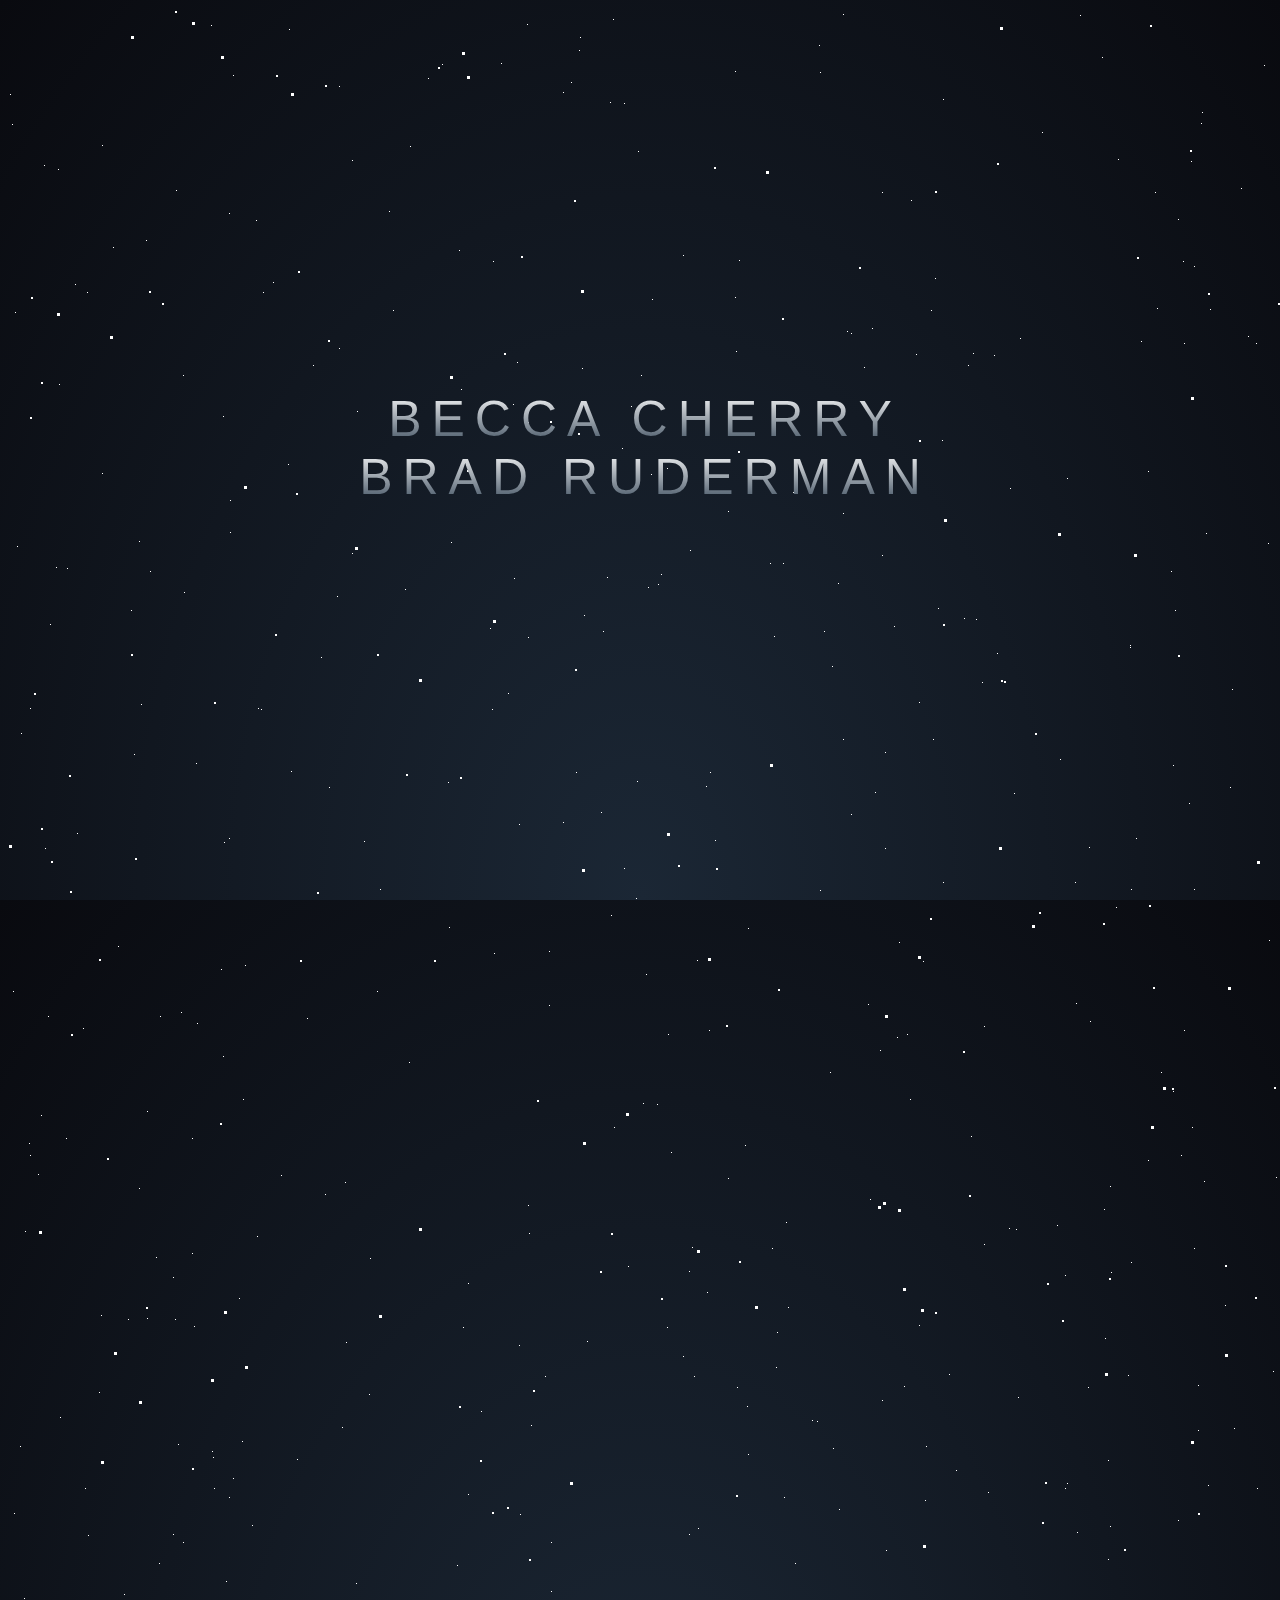
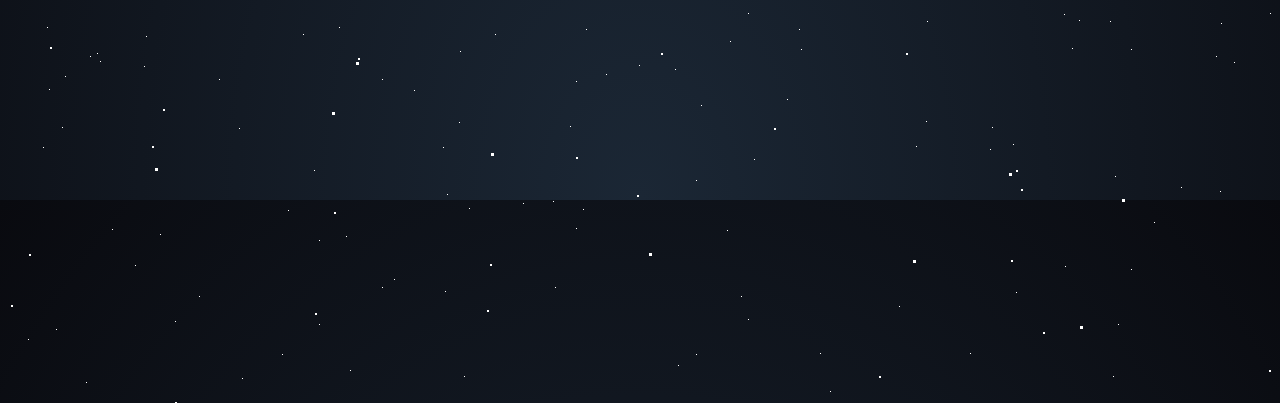
==== index.html @ bbd1cf6f "galaxy test" ====
<!DOCTYPE html>
<html lang="en">

<head>
    <meta charset="utf-8">
    <meta http-equiv="X-UA-Compatible" content="IE=edge">
    <meta name="viewport" content="width=device-width, initial-scale=1">
    <meta name="description" content="">
    <meta name="author" content="">

    <title>Brad & Becca</title>

    <link href="https://fonts.googleapis.com/css?family=Pacifico&display=swap" rel="stylesheet">
    <link rel="stylesheet" type="text/css" href="assets/css/bundle.css">

    <!-- Global site tag (gtag.js) - Google Analytics -->
    <script async src="https://www.googletagmanager.com/gtag/js?id=UA-38885017-4"></script>
    <script>
        window.dataLayer = window.dataLayer || [];

        function gtag() {
            dataLayer.push(arguments);
        }
        gtag('js', new Date());

        gtag('config', 'UA-38885017-4');
    </script>
</head>

<body>
    <div id='stars'></div>
    <div id='stars2'></div>
    <div id='stars3'></div>
    <div id='title'>
      <span>
        BECCA CHERRY
      </span>
      <br>
      <span>
        BRAD RUDERMAN
      </span>
    </div>
</body>

</html>
---- assets/css/bundle.css ----
html {
  height: 100%;
  background: radial-gradient(ellipse at bottom, #1b2735 0%, #090a0f 100%);
  overflow: hidden;
}

#stars {
  width: 1px;
  height: 1px;
  background: transparent;
  box-shadow: 1285px 875px #FFF , 919px 1613px #FFF , 1557px 535px #FFF , 878px 1542px #FFF , 1887px 1997px #FFF , 1373px 252px #FFF , 688px 1772px #FFF , 255px 284px #FFF , 739px 1398px #FFF , 1502px 592px #FFF , 541px 997px #FFF , 295px 1626px #FFF , 1196px 1173px #FFF , 386px 1871px #FFF , 1186px 881px #FFF , 1548px 674px #FFF , 505px 396px #FFF , 22px 700px #FFF , 1373px 1899px #FFF , 1606px 1312px #FFF , 1547px 1075px #FFF , 1080px 1379px #FFF , 968px 611px #FFF , 1807px 1356px #FFF , 1843px 1076px #FFF , 1069px 1524px #FFF , 1963px 701px #FFF , 75px 1020px #FFF , 1600px 1496px #FFF , 225px 1470px #FFF , 110px 938px #FFF , 231px 1720px #FFF , 222px 492px #FFF , 660px 1026px #FFF , 1310px 1848px #FFF , 1838px 776px #FFF , 843px 806px #FFF , 1933px 812px #FFF , 1427px 518px #FFF , 175px 367px #FFF , 1521px 807px #FFF , 649px 1096px #FFF , 1268px 1169px #FFF , 1542px 1343px #FFF , 541px 943px #FFF , 902px 1091px #FFF , 1987px 284px #FFF , 1813px 978px #FFF , 1986px 1603px #FFF , 1470px 1670px #FFF , 1587px 1824px #FFF , 1616px 277px #FFF , 650px 576px #FFF , 620px 1258px #FFF , 397px 581px #FFF , 139px 1310px #FFF , 1967px 1952px #FFF , 1502px 156px #FFF , 1702px 1097px #FFF , 1469px 835px #FFF , 94px 465px #FFF , 962px 1945px #FFF , 1678px 277px #FFF , 659px 460px #FFF , 746px 1751px #FFF , 1994px 12px #FFF , 506px 570px #FFF , 1599px 495px #FFF , 131px 533px #FFF , 1057px 1858px #FFF , 369px 983px #FFF , 362px 1250px #FFF , 1600px 145px #FFF , 273px 1167px #FFF , 1431px 318px #FFF , 635px 1095px #FFF , 633px 367px #FFF , 899px 1026px #FFF , 812px 64px #FFF , 1847px 420px #FFF , 2px 86px #FFF , 1561px 1663px #FFF , 461px 1800px #FFF , 1934px 1613px #FFF , 344px 152px #FFF , 1329px 1669px #FFF , 30px 1166px #FFF , 935px 91px #FFF , 1176px 1022px #FFF , 830px 575px #FFF , 1595px 1267px #FFF , 974px 674px #FFF , 1545px 961px #FFF , 493px 55px #FFF , 1451px 1414px #FFF , 1552px 74px #FFF , 1830px 745px #FFF , 762px 555px #FFF , 1682px 1252px #FFF , 1478px 1615px #FFF , 1394px 635px #FFF , 1279px 230px #FFF , 984px 1719px #FFF , 57px 1668px #FFF , 1526px 1440px #FFF , 1262px 1605px #FFF , 1494px 1052px #FFF , 1458px 84px #FFF , 563px 74px #FFF , 235px 1091px #FFF , 1324px 1555px #FFF , 435px 1739px #FFF , 1056px 1606px #FFF , 688px 1946px #FFF , 824px 658px #FFF , 385px 302px #FFF , 1440px 774px #FFF , 1165px 757px #FFF , 167px 1311px #FFF , 170px 1436px #FFF , 105px 239px #FFF , 915px 953px #FFF , 1194px 104px #FFF , 1186px 258px #FFF , 54px 1719px #FFF , 574px 360px #FFF , 722px 1633px #FFF , 1226px 1654px #FFF , 443px 534px #FFF , 51px 376px #FFF , 1902px 1057px #FFF , 148px 1249px #FFF , 667px 1661px #FFF , 764px 1240px #FFF , 1496px 1530px #FFF , 1656px 1456px #FFF , 1707px 1069px #FFF , 644px 291px #FFF , 5px 983px #FFF , 1190px 1422px #FFF , 965px 345px #FFF , 20px 1931px #FFF , 593px 804px #FFF , 1409px 1708px #FFF , 1395px 331px #FFF , 1362px 1441px #FFF , 572px 29px #FFF , 67px 276px #FFF , 1707px 921px #FFF , 1670px 1733px #FFF , 361px 1386px #FFF , 547px 1879px #FFF , 40px 1008px #FFF , 1925px 1139px #FFF , 1302px 29px #FFF , 860px 996px #FFF , 1989px 1961px #FFF , 1712px 1000px #FFF , 740px 1446px #FFF , 1823px 556px #FFF , 1562px 1792px #FFF , 1153px 1064px #FFF , 1876px 1859px #FFF , 934px 432px #FFF , 1625px 831px #FFF , 521px 1225px #FFF , 1100px 1551px #FFF , 1800px 325px #FFF , 1449px 1130px #FFF , 1786px 406px #FFF , 1006px 785px #FFF , 1222px 779px #FFF , 1553px 176px #FFF , 1640px 1757px #FFF , 812px 1945px #FFF , 903px 192px #FFF , 699px 395px #FFF , 555px 84px #FFF , 1706px 1441px #FFF , 16px 1590px #FFF , 1366px 1868px #FFF , 168px 182px #FFF , 629px 773px #FFF , 1464px 1124px #FFF , 138px 1628px #FFF , 1371px 1877px #FFF , 142px 563px #FFF , 1689px 455px #FFF , 520px 1197px #FFF , 116px 1586px #FFF , 571px 42px #FFF , 215px 1048px #FFF , 1386px 1864px #FFF , 1971px 1662px #FFF , 221px 205px #FFF , 1208px 1648px #FFF , 1407px 180px #FFF , 1414px 841px #FFF , 1512px 1896px #FFF , 1936px 705px #FFF , 1525px 119px #FFF , 37px 840px #FFF , 509px 354px #FFF , 1522px 645px #FFF , 1190px 1377px #FFF , 780px 1299px #FFF , 737px 1137px #FFF , 205px 1449px #FFF , 872px 1042px #FFF , 640px 579px #FFF , 206px 1480px #FFF , 48px 559px #FFF , 1105px 1968px #FFF , 372px 881px #FFF , 728px 343px #FFF , 1547px 820px #FFF , 123px 602px #FFF , 1541px 1420px #FFF , 1110px 1916px #FFF , 280px 456px #FFF , 663px 1144px #FFF , 699px 1284px #FFF , 1108px 899px #FFF , 1901px 698px #FFF , 321px 779px #FFF , 923px 302px #FFF , 1198px 525px #FFF , 1807px 760px #FFF , 136px 1658px #FFF , 1681px 203px #FFF , 1057px 1480px #FFF , 225px 67px #FFF , 1495px 574px #FFF , 1097px 1330px #FFF , 1067px 874px #FFF , 231px 1290px #FFF , 453px 381px #FFF , 614px 440px #FFF , 281px 21px #FFF , 515px 1795px #FFF , 36px 157px #FFF , 500px 685px #FFF , 686px 1368px #FFF , 484px 701px #FFF , 976px 1018px #FFF , 684px 1239px #FFF , 689px 952px #FFF , 133px 696px #FFF , 576px 607px #FFF , 864px 320px #FFF , 727px 63px #FFF , 175px 1534px #FFF , 482px 620px #FFF , 59px 560px #FFF , 989px 645px #FFF , 1318px 988px #FFF , 460px 1275px #FFF , 1885px 1059px #FFF , 1248px 335px #FFF , 1785px 1704px #FFF , 690px 1520px #FFF , 778px 1214px #FFF , 1947px 1658px #FFF , 1140px 1152px #FFF , 1491px 1915px #FFF , 1724px 753px #FFF , 1702px 694px #FFF , 779px 1691px #FFF , 1725px 148px #FFF , 338px 1334px #FFF , 1675px 414px #FFF , 1619px 1922px #FFF , 1463px 326px #FFF , 1924px 1909px #FFF , 1276px 473px #FFF , 1102px 1518px #FFF , 1438px 138px #FFF , 856px 359px #FFF , 835px 505px #FFF , 670px 1957px #FFF , 1378px 182px #FFF , 1442px 312px #FFF , 1272px 1906px #FFF , 329px 588px #FFF , 248px 212px #FFF , 1590px 1838px #FFF , 439px 1786px #FFF , 1960px 457px #FFF , 1426px 623px #FFF , 1256px 57px #FFF , 835px 731px #FFF , 1806px 1921px #FFF , 1776px 1961px #FFF , 740px 1911px #FFF , 1100px 1452px #FFF , 1510px 649px #FFF , 89px 1645px #FFF , 616px 860px #FFF , 606px 1119px #FFF , 203px 17px #FFF , 152px 1826px #FFF , 9px 538px #FFF , 1567px 702px #FFF , 1103px 1264px #FFF , 1604px 682px #FFF , 874px 1392px #FFF , 1953px 802px #FFF , 486px 945px #FFF , 1537px 1322px #FFF , 6px 1505px #FFF , 825px 1440px #FFF , 1593px 1458px #FFF , 653px 566px #FFF , 1328px 1718px #FFF , 963px 1128px #FFF , 555px 814px #FFF , 1696px 1806px #FFF , 437px 1883px #FFF , 1593px 646px #FFF , 862px 1191px #FFF , 1981px 773px #FFF , 1527px 1571px #FFF , 152px 1008px #FFF , 1285px 1221px #FFF , 1852px 858px #FFF , 1527px 1821px #FFF , 1260px 535px #FFF , 80px 1527px #FFF , 120px 1311px #FFF , 1549px 1830px #FFF , 1249px 1480px #FFF , 218px 1573px #FFF , 1186px 1240px #FFF , 39px 1619px #FFF , 520px 414px #FFF , 1094px 49px #FFF , 1133px 333px #FFF , 189px 1015px #FFF , 1986px 19px #FFF , 643px 466px #FFF , 311px 1832px #FFF , 1376px 683px #FFF , 401px 1054px #FFF , 1240px 328px #FFF , 1049px 1217px #FFF , 79px 284px #FFF , 1008px 1221px #FFF , 451px 1714px #FFF , 1418px 1085px #FFF , 720px 503px #FFF , 1170px 1512px #FFF , 886px 618px #FFF , 1224px 681px #FFF , 337px 1174px #FFF , 1369px 39px #FFF , 1514px 128px #FFF , 1605px 910px #FFF , 69px 825px #FFF , 891px 1898px #FFF , 1170px 211px #FFF , 221px 830px #FFF , 877px 744px #FFF , 1787px 1388px #FFF , 1882px 1724px #FFF , 809px 1413px #FFF , 927px 270px #FFF , 537px 1368px #FFF , 1960px 108px #FFF , 1466px 321px #FFF , 211px 1671px #FFF , 1120px 1367px #FFF , 1176px 335px #FFF , 374px 1671px #FFF , 917px 1492px #FFF , 1408px 963px #FFF , 1476px 186px #FFF , 874px 547px #FFF , 1146px 1814px #FFF , 1625px 905px #FFF , 1396px 738px #FFF , 1213px 1615px #FFF , 94px 137px #FFF , 126px 746px #FFF , 867px 784px #FFF , 602px 94px #FFF , 1123px 1641px #FFF , 434px 56px #FFF , 908px 346px #FFF , 729px 1379px #FFF , 338px 1828px #FFF , 1082px 1013px #FFF , 1183px 153px #FFF , 733px 1888px #FFF , 1356px 279px #FFF , 127px 1857px #FFF , 1781px 284px #FFF , 1102px 1613px #FFF , 1779px 794px #FFF , 980px 1484px #FFF , 455px 1319px #FFF , 698px 468px #FFF , 234px 1433px #FFF , 1663px 1174px #FFF , 234px 1970px #FFF , 1866px 335px #FFF , 92px 1653px #FFF , 911px 694px #FFF , 138px 232px #FFF , 793px 1641px #FFF , 1475px 1983px #FFF , 935px 874px #FFF , 804px 1412px #FFF , 331px 340px #FFF , 1458px 466px #FFF , 1421px 1107px #FFF , 835px 6px #FFF , 956px 610px #FFF , 1582px 1943px #FFF , 1217px 1297px #FFF , 628px 890px #FFF , 167px 1913px #FFF , 1876px 1219px #FFF , 41px 1681px #FFF , 1816px 989px #FFF , 1123px 1254px #FFF , 1233px 180px #FFF , 918px 1438px #FFF , 1443px 424px #FFF , 1478px 1169px #FFF , 1964px 1834px #FFF , 1579px 1329px #FFF , 1212px 1783px #FFF , 17px 1223px #FFF , 1668px 302px #FFF , 249px 1228px #FFF , 13px 725px #FFF , 402px 138px #FFF , 599px 569px #FFF , 1668px 1089px #FFF , 1580px 469px #FFF , 420px 70px #FFF , 740px 1605px #FFF , 659px 1319px #FFF , 48px 1921px #FFF , 244px 1517px #FFF , 811px 37px #FFF , 1360px 1218px #FFF , 1860px 1025px #FFF , 701px 1022px #FFF , 188px 755px #FFF , 1719px 524px #FFF , 104px 1821px #FFF , 1294px 1912px #FFF , 1472px 753px #FFF , 1518px 572px #FFF , 1396px 1829px #FFF , 151px 1555px #FFF , 1789px 338px #FFF , 707px 832px #FFF , 877px 840px #FFF , 982px 1741px #FFF , 1664px 1352px #FFF , 299px 1010px #FFF , 681px 1263px #FFF , 595px 623px #FFF , 456px 1968px #FFF , 473px 1403px #FFF , 1163px 563px #FFF , 630px 143px #FFF , 139px 1103px #FFF , 1149px 300px #FFF , 1122px 637px #FFF , 698px 778px #FFF , 91px 1384px #FFF , 1515px 1394px #FFF , 131px 1180px #FFF , 7px 304px #FFF , 1010px 1389px #FFF , 1753px 1599px #FFF , 693px 1697px #FFF , 441px 919px #FFF , 598px 1666px #FFF , 1173px 1779px #FFF , 1706px 956px #FFF , 460px 1486px #FFF , 222px 524px #FFF , 317px 1186px #FFF , 568px 1673px #FFF , 1081px 839px #FFF , 204px 1443px #FFF , 1147px 184px #FFF , 1312px 1762px #FFF , 1181px 795px #FFF , 543px 1583px #FFF , 1202px 301px #FFF , 1811px 1600px #FFF , 623px 398px #FFF , 1059px 470px #FFF , 1930px 245px #FFF , 250px 700px #FFF , 1068px 995px #FFF , 253px 701px #FFF , 720px 1170px #FFF , 1969px 768px #FFF , 1072px 7px #FFF , 165px 1269px #FFF , 675px 247px #FFF , 1699px 639px #FFF , 449px 1557px #FFF , 1107px 1768px #FFF , 791px 1621px #FFF , 562px 1718px #FFF , 1008px 1884px #FFF , 1096px 1201px #FFF , 889px 1029px #FFF , 213px 961px #FFF , 616px 95px #FFF , 1140px 463px #FFF , 568px 1820px #FFF , 21px 1135px #FFF , 960px 357px #FFF , 719px 1822px #FFF , 93px 1307px #FFF , 237px 957px #FFF , 348px 1575px #FFF , 1123px 881px #FFF , 930px 600px #FFF , 822px 1064px #FFF , 1421px 410px #FFF , 1824px 1844px #FFF , 342px 1962px #FFF , 283px 763px #FFF , 1818px 496px #FFF , 976px 1236px #FFF , 575px 1801px #FFF , 1997px 307px #FFF , 511px 1337px #FFF , 731px 252px #FFF , 1184px 1119px #FFF , 1059px 1475px #FFF , 165px 1526px #FFF , 1226px 1420px #FFF , 82px 1648px #FFF , 1592px 1017px #FFF , 50px 161px #FFF , 406px 1682px #FFF , 740px 920px #FFF , 1623px 1191px #FFF , 1957px 557px #FFF , 1570px 1478px #FFF , 631px 1657px #FFF , 451px 242px #FFF , 1002px 480px #FFF , 176px 584px #FFF , 1377px 1163px #FFF , 1733px 1837px #FFF , 1874px 19px #FFF , 1874px 158px #FFF , 1265px 1363px #FFF , 1001px 1220px #FFF , 58px 1130px #FFF , 831px 1501px #FFF , 184px 1245px #FFF , 816px 623px #FFF , 1448px 1896px #FFF , 344px 545px #FFF , 1123px 1861px #FFF , 1825px 1561px #FFF , 1167px 602px #FFF , 1752px 844px #FFF , 1665px 390px #FFF , 874px 184px #FFF , 1753px 1591px #FFF , 374px 1879px #FFF , 986px 347px #FFF , 1684px 1291px #FFF , 1444px 1892px #FFF , 1057px 1267px #FFF , 681px 1526px #FFF , 675px 1348px #FFF , 1901px 721px #FFF , 941px 1366px #FFF , 1878px 34px #FFF , 52px 1409px #FFF , 216px 834px #FFF , 1173px 1147px #FFF , 215px 408px #FFF , 12px 1438px #FFF , 1952px 1882px #FFF , 1128px 830px #FFF , 908px 1738px #FFF , 356px 833px #FFF , 485px 253px #FFF , 35px 1739px #FFF , 911px 1317px #FFF , 305px 357px #FFF , 702px 764px #FFF , 1866px 1311px #FFF , 1122px 639px #FFF , 1357px 1181px #FFF , 1165px 1083px #FFF , 776px 1489px #FFF , 519px 16px #FFF , 1012px 330px #FFF , 766px 628px #FFF , 1679px 1139px #FFF , 1529px 1879px #FFF , 543px 1534px #FFF , 896px 1378px #FFF , 1377px 394px #FFF , 839px 323px #FFF , 452px 1643px #FFF , 1543px 475px #FFF , 1110px 151px #FFF , 1818px 1342px #FFF , 520px 629px #FFF , 1988px 1581px #FFF , 173px 1004px #FFF , 306px 1762px #FFF , 768px 1359px #FFF , 769px 1324px #FFF , 1034px 124px #FFF , 1712px 289px #FFF , 191px 1888px #FFF , 1052px 751px #FFF , 313px 649px #FFF , 775px 555px #FFF , 1563px 989px #FFF , 579px 1333px #FFF , 1193px 115px #FFF , 843px 325px #FFF , 1508px 398px #FFF , 1291px 107px #FFF , 1697px 1253px #FFF , 918px 1713px #FFF , 812px 882px #FFF , 33px 1107px #FFF , 603px 907px #FFF , 638px 966px #FFF , 1284px 1551px #FFF , 1005px 1736px #FFF , 221px 1489px #FFF , 1717px 90px #FFF , 891px 934px #FFF , 1389px 718px #FFF , 512px 1506px #FFF , 4px 116px #FFF , 22px 1147px #FFF , 1912px 1564px #FFF , 381px 203px #FFF , 184px 1130px #FFF , 1064px 1640px #FFF , 682px 542px #FFF , 568px 764px #FFF , 289px 1451px #FFF , 545px 1793px #FFF , 925px 731px #FFF , 787px 1555px #FFF , 948px 1462px #FFF , 1937px 1633px #FFF , 1484px 517px #FFF , 1200px 1477px #FFF , 274px 1946px #FFF , 1819px 794px #FFF , 1341px 385px #FFF , 42px 616px #FFF , 578px 1621px #FFF , 1102px 1178px #FFF , 1732px 768px #FFF , 78px 1974px #FFF , 1175px 253px #FFF , 1713px 522px #FFF , 440px 774px #FFF , 186px 1318px #FFF , 1816px 962px #FFF , 334px 1419px #FFF , 822px 1983px #FFF , 349px 403px #FFF , 77px 1480px #FFF , 311px 1916px #FFF , 1071px 1612px #FFF , 523px 1417px #FFF , 511px 816px #FFF , 1558px 587px #FFF , 331px 78px #FFF , 1673px 1957px #FFF , 265px 274px #FFF , 331px 1619px #FFF , 727px 289px #FFF , 1763px 1165px #FFF , 1261px 932px #FFF , 1668px 1027px #FFF , 1434px 1978px #FFF , 487px 1626px #FFF , 280px 1802px #FFF , 785px 484px #FFF , 1814px 543px #FFF , 1983px 1206px #FFF , 605px 11px #FFF , 1583px 761px #FFF;
  animation: animStar 50s linear infinite;
}
#stars:after {
  content: " ";
  position: absolute;
  top: 2000px;
  width: 1px;
  height: 1px;
  background: transparent;
  box-shadow: 1285px 875px #FFF , 919px 1613px #FFF , 1557px 535px #FFF , 878px 1542px #FFF , 1887px 1997px #FFF , 1373px 252px #FFF , 688px 1772px #FFF , 255px 284px #FFF , 739px 1398px #FFF , 1502px 592px #FFF , 541px 997px #FFF , 295px 1626px #FFF , 1196px 1173px #FFF , 386px 1871px #FFF , 1186px 881px #FFF , 1548px 674px #FFF , 505px 396px #FFF , 22px 700px #FFF , 1373px 1899px #FFF , 1606px 1312px #FFF , 1547px 1075px #FFF , 1080px 1379px #FFF , 968px 611px #FFF , 1807px 1356px #FFF , 1843px 1076px #FFF , 1069px 1524px #FFF , 1963px 701px #FFF , 75px 1020px #FFF , 1600px 1496px #FFF , 225px 1470px #FFF , 110px 938px #FFF , 231px 1720px #FFF , 222px 492px #FFF , 660px 1026px #FFF , 1310px 1848px #FFF , 1838px 776px #FFF , 843px 806px #FFF , 1933px 812px #FFF , 1427px 518px #FFF , 175px 367px #FFF , 1521px 807px #FFF , 649px 1096px #FFF , 1268px 1169px #FFF , 1542px 1343px #FFF , 541px 943px #FFF , 902px 1091px #FFF , 1987px 284px #FFF , 1813px 978px #FFF , 1986px 1603px #FFF , 1470px 1670px #FFF , 1587px 1824px #FFF , 1616px 277px #FFF , 650px 576px #FFF , 620px 1258px #FFF , 397px 581px #FFF , 139px 1310px #FFF , 1967px 1952px #FFF , 1502px 156px #FFF , 1702px 1097px #FFF , 1469px 835px #FFF , 94px 465px #FFF , 962px 1945px #FFF , 1678px 277px #FFF , 659px 460px #FFF , 746px 1751px #FFF , 1994px 12px #FFF , 506px 570px #FFF , 1599px 495px #FFF , 131px 533px #FFF , 1057px 1858px #FFF , 369px 983px #FFF , 362px 1250px #FFF , 1600px 145px #FFF , 273px 1167px #FFF , 1431px 318px #FFF , 635px 1095px #FFF , 633px 367px #FFF , 899px 1026px #FFF , 812px 64px #FFF , 1847px 420px #FFF , 2px 86px #FFF , 1561px 1663px #FFF , 461px 1800px #FFF , 1934px 1613px #FFF , 344px 152px #FFF , 1329px 1669px #FFF , 30px 1166px #FFF , 935px 91px #FFF , 1176px 1022px #FFF , 830px 575px #FFF , 1595px 1267px #FFF , 974px 674px #FFF , 1545px 961px #FFF , 493px 55px #FFF , 1451px 1414px #FFF , 1552px 74px #FFF , 1830px 745px #FFF , 762px 555px #FFF , 1682px 1252px #FFF , 1478px 1615px #FFF , 1394px 635px #FFF , 1279px 230px #FFF , 984px 1719px #FFF , 57px 1668px #FFF , 1526px 1440px #FFF , 1262px 1605px #FFF , 1494px 1052px #FFF , 1458px 84px #FFF , 563px 74px #FFF , 235px 1091px #FFF , 1324px 1555px #FFF , 435px 1739px #FFF , 1056px 1606px #FFF , 688px 1946px #FFF , 824px 658px #FFF , 385px 302px #FFF , 1440px 774px #FFF , 1165px 757px #FFF , 167px 1311px #FFF , 170px 1436px #FFF , 105px 239px #FFF , 915px 953px #FFF , 1194px 104px #FFF , 1186px 258px #FFF , 54px 1719px #FFF , 574px 360px #FFF , 722px 1633px #FFF , 1226px 1654px #FFF , 443px 534px #FFF , 51px 376px #FFF , 1902px 1057px #FFF , 148px 1249px #FFF , 667px 1661px #FFF , 764px 1240px #FFF , 1496px 1530px #FFF , 1656px 1456px #FFF , 1707px 1069px #FFF , 644px 291px #FFF , 5px 983px #FFF , 1190px 1422px #FFF , 965px 345px #FFF , 20px 1931px #FFF , 593px 804px #FFF , 1409px 1708px #FFF , 1395px 331px #FFF , 1362px 1441px #FFF , 572px 29px #FFF , 67px 276px #FFF , 1707px 921px #FFF , 1670px 1733px #FFF , 361px 1386px #FFF , 547px 1879px #FFF , 40px 1008px #FFF , 1925px 1139px #FFF , 1302px 29px #FFF , 860px 996px #FFF , 1989px 1961px #FFF , 1712px 1000px #FFF , 740px 1446px #FFF , 1823px 556px #FFF , 1562px 1792px #FFF , 1153px 1064px #FFF , 1876px 1859px #FFF , 934px 432px #FFF , 1625px 831px #FFF , 521px 1225px #FFF , 1100px 1551px #FFF , 1800px 325px #FFF , 1449px 1130px #FFF , 1786px 406px #FFF , 1006px 785px #FFF , 1222px 779px #FFF , 1553px 176px #FFF , 1640px 1757px #FFF , 812px 1945px #FFF , 903px 192px #FFF , 699px 395px #FFF , 555px 84px #FFF , 1706px 1441px #FFF , 16px 1590px #FFF , 1366px 1868px #FFF , 168px 182px #FFF , 629px 773px #FFF , 1464px 1124px #FFF , 138px 1628px #FFF , 1371px 1877px #FFF , 142px 563px #FFF , 1689px 455px #FFF , 520px 1197px #FFF , 116px 1586px #FFF , 571px 42px #FFF , 215px 1048px #FFF , 1386px 1864px #FFF , 1971px 1662px #FFF , 221px 205px #FFF , 1208px 1648px #FFF , 1407px 180px #FFF , 1414px 841px #FFF , 1512px 1896px #FFF , 1936px 705px #FFF , 1525px 119px #FFF , 37px 840px #FFF , 509px 354px #FFF , 1522px 645px #FFF , 1190px 1377px #FFF , 780px 1299px #FFF , 737px 1137px #FFF , 205px 1449px #FFF , 872px 1042px #FFF , 640px 579px #FFF , 206px 1480px #FFF , 48px 559px #FFF , 1105px 1968px #FFF , 372px 881px #FFF , 728px 343px #FFF , 1547px 820px #FFF , 123px 602px #FFF , 1541px 1420px #FFF , 1110px 1916px #FFF , 280px 456px #FFF , 663px 1144px #FFF , 699px 1284px #FFF , 1108px 899px #FFF , 1901px 698px #FFF , 321px 779px #FFF , 923px 302px #FFF , 1198px 525px #FFF , 1807px 760px #FFF , 136px 1658px #FFF , 1681px 203px #FFF , 1057px 1480px #FFF , 225px 67px #FFF , 1495px 574px #FFF , 1097px 1330px #FFF , 1067px 874px #FFF , 231px 1290px #FFF , 453px 381px #FFF , 614px 440px #FFF , 281px 21px #FFF , 515px 1795px #FFF , 36px 157px #FFF , 500px 685px #FFF , 686px 1368px #FFF , 484px 701px #FFF , 976px 1018px #FFF , 684px 1239px #FFF , 689px 952px #FFF , 133px 696px #FFF , 576px 607px #FFF , 864px 320px #FFF , 727px 63px #FFF , 175px 1534px #FFF , 482px 620px #FFF , 59px 560px #FFF , 989px 645px #FFF , 1318px 988px #FFF , 460px 1275px #FFF , 1885px 1059px #FFF , 1248px 335px #FFF , 1785px 1704px #FFF , 690px 1520px #FFF , 778px 1214px #FFF , 1947px 1658px #FFF , 1140px 1152px #FFF , 1491px 1915px #FFF , 1724px 753px #FFF , 1702px 694px #FFF , 779px 1691px #FFF , 1725px 148px #FFF , 338px 1334px #FFF , 1675px 414px #FFF , 1619px 1922px #FFF , 1463px 326px #FFF , 1924px 1909px #FFF , 1276px 473px #FFF , 1102px 1518px #FFF , 1438px 138px #FFF , 856px 359px #FFF , 835px 505px #FFF , 670px 1957px #FFF , 1378px 182px #FFF , 1442px 312px #FFF , 1272px 1906px #FFF , 329px 588px #FFF , 248px 212px #FFF , 1590px 1838px #FFF , 439px 1786px #FFF , 1960px 457px #FFF , 1426px 623px #FFF , 1256px 57px #FFF , 835px 731px #FFF , 1806px 1921px #FFF , 1776px 1961px #FFF , 740px 1911px #FFF , 1100px 1452px #FFF , 1510px 649px #FFF , 89px 1645px #FFF , 616px 860px #FFF , 606px 1119px #FFF , 203px 17px #FFF , 152px 1826px #FFF , 9px 538px #FFF , 1567px 702px #FFF , 1103px 1264px #FFF , 1604px 682px #FFF , 874px 1392px #FFF , 1953px 802px #FFF , 486px 945px #FFF , 1537px 1322px #FFF , 6px 1505px #FFF , 825px 1440px #FFF , 1593px 1458px #FFF , 653px 566px #FFF , 1328px 1718px #FFF , 963px 1128px #FFF , 555px 814px #FFF , 1696px 1806px #FFF , 437px 1883px #FFF , 1593px 646px #FFF , 862px 1191px #FFF , 1981px 773px #FFF , 1527px 1571px #FFF , 152px 1008px #FFF , 1285px 1221px #FFF , 1852px 858px #FFF , 1527px 1821px #FFF , 1260px 535px #FFF , 80px 1527px #FFF , 120px 1311px #FFF , 1549px 1830px #FFF , 1249px 1480px #FFF , 218px 1573px #FFF , 1186px 1240px #FFF , 39px 1619px #FFF , 520px 414px #FFF , 1094px 49px #FFF , 1133px 333px #FFF , 189px 1015px #FFF , 1986px 19px #FFF , 643px 466px #FFF , 311px 1832px #FFF , 1376px 683px #FFF , 401px 1054px #FFF , 1240px 328px #FFF , 1049px 1217px #FFF , 79px 284px #FFF , 1008px 1221px #FFF , 451px 1714px #FFF , 1418px 1085px #FFF , 720px 503px #FFF , 1170px 1512px #FFF , 886px 618px #FFF , 1224px 681px #FFF , 337px 1174px #FFF , 1369px 39px #FFF , 1514px 128px #FFF , 1605px 910px #FFF , 69px 825px #FFF , 891px 1898px #FFF , 1170px 211px #FFF , 221px 830px #FFF , 877px 744px #FFF , 1787px 1388px #FFF , 1882px 1724px #FFF , 809px 1413px #FFF , 927px 270px #FFF , 537px 1368px #FFF , 1960px 108px #FFF , 1466px 321px #FFF , 211px 1671px #FFF , 1120px 1367px #FFF , 1176px 335px #FFF , 374px 1671px #FFF , 917px 1492px #FFF , 1408px 963px #FFF , 1476px 186px #FFF , 874px 547px #FFF , 1146px 1814px #FFF , 1625px 905px #FFF , 1396px 738px #FFF , 1213px 1615px #FFF , 94px 137px #FFF , 126px 746px #FFF , 867px 784px #FFF , 602px 94px #FFF , 1123px 1641px #FFF , 434px 56px #FFF , 908px 346px #FFF , 729px 1379px #FFF , 338px 1828px #FFF , 1082px 1013px #FFF , 1183px 153px #FFF , 733px 1888px #FFF , 1356px 279px #FFF , 127px 1857px #FFF , 1781px 284px #FFF , 1102px 1613px #FFF , 1779px 794px #FFF , 980px 1484px #FFF , 455px 1319px #FFF , 698px 468px #FFF , 234px 1433px #FFF , 1663px 1174px #FFF , 234px 1970px #FFF , 1866px 335px #FFF , 92px 1653px #FFF , 911px 694px #FFF , 138px 232px #FFF , 793px 1641px #FFF , 1475px 1983px #FFF , 935px 874px #FFF , 804px 1412px #FFF , 331px 340px #FFF , 1458px 466px #FFF , 1421px 1107px #FFF , 835px 6px #FFF , 956px 610px #FFF , 1582px 1943px #FFF , 1217px 1297px #FFF , 628px 890px #FFF , 167px 1913px #FFF , 1876px 1219px #FFF , 41px 1681px #FFF , 1816px 989px #FFF , 1123px 1254px #FFF , 1233px 180px #FFF , 918px 1438px #FFF , 1443px 424px #FFF , 1478px 1169px #FFF , 1964px 1834px #FFF , 1579px 1329px #FFF , 1212px 1783px #FFF , 17px 1223px #FFF , 1668px 302px #FFF , 249px 1228px #FFF , 13px 725px #FFF , 402px 138px #FFF , 599px 569px #FFF , 1668px 1089px #FFF , 1580px 469px #FFF , 420px 70px #FFF , 740px 1605px #FFF , 659px 1319px #FFF , 48px 1921px #FFF , 244px 1517px #FFF , 811px 37px #FFF , 1360px 1218px #FFF , 1860px 1025px #FFF , 701px 1022px #FFF , 188px 755px #FFF , 1719px 524px #FFF , 104px 1821px #FFF , 1294px 1912px #FFF , 1472px 753px #FFF , 1518px 572px #FFF , 1396px 1829px #FFF , 151px 1555px #FFF , 1789px 338px #FFF , 707px 832px #FFF , 877px 840px #FFF , 982px 1741px #FFF , 1664px 1352px #FFF , 299px 1010px #FFF , 681px 1263px #FFF , 595px 623px #FFF , 456px 1968px #FFF , 473px 1403px #FFF , 1163px 563px #FFF , 630px 143px #FFF , 139px 1103px #FFF , 1149px 300px #FFF , 1122px 637px #FFF , 698px 778px #FFF , 91px 1384px #FFF , 1515px 1394px #FFF , 131px 1180px #FFF , 7px 304px #FFF , 1010px 1389px #FFF , 1753px 1599px #FFF , 693px 1697px #FFF , 441px 919px #FFF , 598px 1666px #FFF , 1173px 1779px #FFF , 1706px 956px #FFF , 460px 1486px #FFF , 222px 524px #FFF , 317px 1186px #FFF , 568px 1673px #FFF , 1081px 839px #FFF , 204px 1443px #FFF , 1147px 184px #FFF , 1312px 1762px #FFF , 1181px 795px #FFF , 543px 1583px #FFF , 1202px 301px #FFF , 1811px 1600px #FFF , 623px 398px #FFF , 1059px 470px #FFF , 1930px 245px #FFF , 250px 700px #FFF , 1068px 995px #FFF , 253px 701px #FFF , 720px 1170px #FFF , 1969px 768px #FFF , 1072px 7px #FFF , 165px 1269px #FFF , 675px 247px #FFF , 1699px 639px #FFF , 449px 1557px #FFF , 1107px 1768px #FFF , 791px 1621px #FFF , 562px 1718px #FFF , 1008px 1884px #FFF , 1096px 1201px #FFF , 889px 1029px #FFF , 213px 961px #FFF , 616px 95px #FFF , 1140px 463px #FFF , 568px 1820px #FFF , 21px 1135px #FFF , 960px 357px #FFF , 719px 1822px #FFF , 93px 1307px #FFF , 237px 957px #FFF , 348px 1575px #FFF , 1123px 881px #FFF , 930px 600px #FFF , 822px 1064px #FFF , 1421px 410px #FFF , 1824px 1844px #FFF , 342px 1962px #FFF , 283px 763px #FFF , 1818px 496px #FFF , 976px 1236px #FFF , 575px 1801px #FFF , 1997px 307px #FFF , 511px 1337px #FFF , 731px 252px #FFF , 1184px 1119px #FFF , 1059px 1475px #FFF , 165px 1526px #FFF , 1226px 1420px #FFF , 82px 1648px #FFF , 1592px 1017px #FFF , 50px 161px #FFF , 406px 1682px #FFF , 740px 920px #FFF , 1623px 1191px #FFF , 1957px 557px #FFF , 1570px 1478px #FFF , 631px 1657px #FFF , 451px 242px #FFF , 1002px 480px #FFF , 176px 584px #FFF , 1377px 1163px #FFF , 1733px 1837px #FFF , 1874px 19px #FFF , 1874px 158px #FFF , 1265px 1363px #FFF , 1001px 1220px #FFF , 58px 1130px #FFF , 831px 1501px #FFF , 184px 1245px #FFF , 816px 623px #FFF , 1448px 1896px #FFF , 344px 545px #FFF , 1123px 1861px #FFF , 1825px 1561px #FFF , 1167px 602px #FFF , 1752px 844px #FFF , 1665px 390px #FFF , 874px 184px #FFF , 1753px 1591px #FFF , 374px 1879px #FFF , 986px 347px #FFF , 1684px 1291px #FFF , 1444px 1892px #FFF , 1057px 1267px #FFF , 681px 1526px #FFF , 675px 1348px #FFF , 1901px 721px #FFF , 941px 1366px #FFF , 1878px 34px #FFF , 52px 1409px #FFF , 216px 834px #FFF , 1173px 1147px #FFF , 215px 408px #FFF , 12px 1438px #FFF , 1952px 1882px #FFF , 1128px 830px #FFF , 908px 1738px #FFF , 356px 833px #FFF , 485px 253px #FFF , 35px 1739px #FFF , 911px 1317px #FFF , 305px 357px #FFF , 702px 764px #FFF , 1866px 1311px #FFF , 1122px 639px #FFF , 1357px 1181px #FFF , 1165px 1083px #FFF , 776px 1489px #FFF , 519px 16px #FFF , 1012px 330px #FFF , 766px 628px #FFF , 1679px 1139px #FFF , 1529px 1879px #FFF , 543px 1534px #FFF , 896px 1378px #FFF , 1377px 394px #FFF , 839px 323px #FFF , 452px 1643px #FFF , 1543px 475px #FFF , 1110px 151px #FFF , 1818px 1342px #FFF , 520px 629px #FFF , 1988px 1581px #FFF , 173px 1004px #FFF , 306px 1762px #FFF , 768px 1359px #FFF , 769px 1324px #FFF , 1034px 124px #FFF , 1712px 289px #FFF , 191px 1888px #FFF , 1052px 751px #FFF , 313px 649px #FFF , 775px 555px #FFF , 1563px 989px #FFF , 579px 1333px #FFF , 1193px 115px #FFF , 843px 325px #FFF , 1508px 398px #FFF , 1291px 107px #FFF , 1697px 1253px #FFF , 918px 1713px #FFF , 812px 882px #FFF , 33px 1107px #FFF , 603px 907px #FFF , 638px 966px #FFF , 1284px 1551px #FFF , 1005px 1736px #FFF , 221px 1489px #FFF , 1717px 90px #FFF , 891px 934px #FFF , 1389px 718px #FFF , 512px 1506px #FFF , 4px 116px #FFF , 22px 1147px #FFF , 1912px 1564px #FFF , 381px 203px #FFF , 184px 1130px #FFF , 1064px 1640px #FFF , 682px 542px #FFF , 568px 764px #FFF , 289px 1451px #FFF , 545px 1793px #FFF , 925px 731px #FFF , 787px 1555px #FFF , 948px 1462px #FFF , 1937px 1633px #FFF , 1484px 517px #FFF , 1200px 1477px #FFF , 274px 1946px #FFF , 1819px 794px #FFF , 1341px 385px #FFF , 42px 616px #FFF , 578px 1621px #FFF , 1102px 1178px #FFF , 1732px 768px #FFF , 78px 1974px #FFF , 1175px 253px #FFF , 1713px 522px #FFF , 440px 774px #FFF , 186px 1318px #FFF , 1816px 962px #FFF , 334px 1419px #FFF , 822px 1983px #FFF , 349px 403px #FFF , 77px 1480px #FFF , 311px 1916px #FFF , 1071px 1612px #FFF , 523px 1417px #FFF , 511px 816px #FFF , 1558px 587px #FFF , 331px 78px #FFF , 1673px 1957px #FFF , 265px 274px #FFF , 331px 1619px #FFF , 727px 289px #FFF , 1763px 1165px #FFF , 1261px 932px #FFF , 1668px 1027px #FFF , 1434px 1978px #FFF , 487px 1626px #FFF , 280px 1802px #FFF , 785px 484px #FFF , 1814px 543px #FFF , 1983px 1206px #FFF , 605px 11px #FFF , 1583px 761px #FFF;
}

#stars2 {
  width: 2px;
  height: 2px;
  background: transparent;
  box-shadow: 993px 671px #FFF , 309px 883px #FFF , 1668px 1492px #FFF , 1387px 1536px #FFF , 1623px 915px #FFF , 1526px 377px #FFF , 774px 309px #FFF , 718px 1016px #FFF , 1985px 654px #FFF , 708px 859px #FFF , 1504px 1291px #FFF , 1941px 1232px #FFF , 1527px 1339px #FFF , 23px 288px #FFF , 1806px 416px #FFF , 1784px 945px #FFF , 1934px 777px #FFF , 499px 1498px #FFF , 1266px 1078px #FFF , 317px 76px #FFF , 167px 2px #FFF , 1778px 1026px #FFF , 1335px 176px #FFF , 1814px 176px #FFF , 871px 1967px #FFF , 33px 373px #FFF , 1273px 248px #FFF , 1182px 141px #FFF , 1145px 978px #FFF , 513px 247px #FFF , 1933px 88px #FFF , 1101px 1269px #FFF , 1095px 914px #FFF , 1663px 982px #FFF , 911px 431px #FFF , 1116px 1540px #FFF , 212px 1114px #FFF , 566px 191px #FFF , 1270px 294px #FFF , 268px 66px #FFF , 1640px 1165px #FFF , 154px 294px #FFF , 1054px 1311px #FFF , 1734px 790px #FFF , 1746px 82px #FFF , 451px 1397px #FFF , 1978px 1663px #FFF , 922px 909px #FFF , 1037px 1473px #FFF , 1807px 1670px #FFF , 1335px 663px #FFF , 3px 1896px #FFF , 1882px 15px #FFF , 898px 1644px #FFF , 141px 282px #FFF , 320px 331px #FFF , 568px 1748px #FFF , 1677px 1567px #FFF , 290px 262px #FFF , 61px 766px #FFF , 670px 856px #FFF , 1439px 122px #FFF , 751px 451px #FFF , 1511px 720px #FFF , 1506px 1039px #FFF , 350px 1649px #FFF , 43px 852px #FFF , 1766px 833px #FFF , 1200px 284px #FFF , 730px 442px #FFF , 1998px 819px #FFF , 1360px 224px #FFF , 1361px 210px #FFF , 1027px 724px #FFF , 307px 1904px #FFF , 1731px 1658px #FFF , 1141px 896px #FFF , 1129px 248px #FFF , 1989px 561px #FFF , 1190px 1504px #FFF , 521px 1550px #FFF , 155px 1700px #FFF , 22px 408px #FFF , 603px 1224px #FFF , 1364px 221px #FFF , 1356px 1351px #FFF , 927px 182px #FFF , 91px 950px #FFF , 1500px 338px #FFF , 1686px 761px #FFF , 1170px 646px #FFF , 1142px 16px #FFF , 629px 1786px #FFF , 1576px 1752px #FFF , 927px 1303px #FFF , 1281px 688px #FFF , 1039px 1274px #FFF , 1811px 285px #FFF , 1352px 912px #FFF , 99px 1149px #FFF , 1533px 1120px #FFF , 1353px 1335px #FFF , 326px 1803px #FFF , 989px 154px #FFF , 26px 684px #FFF , 1013px 1780px #FFF , 496px 344px #FFF , 1567px 1567px #FFF , 1325px 181px #FFF , 1003px 1851px #FFF , 1751px 772px #FFF , 1387px 1589px #FFF , 728px 1486px #FFF , 430px 58px #FFF , 1247px 1288px #FFF , 1034px 1513px #FFF , 1286px 1561px #FFF , 206px 693px #FFF , 33px 819px #FFF , 1621px 951px #FFF , 1406px 872px #FFF , 1468px 141px #FFF , 1548px 1587px #FFF , 1409px 170px #FFF , 706px 158px #FFF , 1871px 994px #FFF , 1931px 1554px #FFF , 1860px 555px #FFF , 955px 1042px #FFF , 484px 1503px #FFF , 1426px 505px #FFF , 138px 1298px #FFF , 452px 768px #FFF , 1705px 639px #FFF , 1486px 849px #FFF , 267px 625px #FFF , 482px 1855px #FFF , 144px 1737px #FFF , 996px 672px #FFF , 1008px 1761px #FFF , 184px 1459px #FFF , 1416px 506px #FFF , 426px 951px #FFF , 1927px 1176px #FFF , 1912px 1685px #FFF , 288px 484px #FFF , 1513px 732px #FFF , 21px 1845px #FFF , 1776px 1421px #FFF , 1500px 1842px #FFF , 570px 424px #FFF , 1664px 830px #FFF , 542px 412px #FFF , 525px 1381px #FFF , 567px 660px #FFF , 961px 1186px #FFF , 766px 1719px #FFF , 292px 951px #FFF , 1383px 1890px #FFF , 1890px 1153px #FFF , 731px 1252px #FFF , 1915px 665px #FFF , 1425px 1527px #FFF , 1164px 1079px #FFF , 459px 461px #FFF , 479px 1901px #FFF , 1668px 1523px #FFF , 1856px 123px #FFF , 127px 849px #FFF , 1261px 1961px #FFF , 42px 1638px #FFF , 1825px 1032px #FFF , 63px 1025px #FFF , 1596px 953px #FFF , 62px 882px #FFF , 1602px 324px #FFF , 1659px 1644px #FFF , 653px 1644px #FFF , 1797px 368px #FFF , 1217px 1256px #FFF , 1859px 1101px #FFF , 1031px 903px #FFF , 472px 1451px #FFF , 123px 645px #FFF , 1908px 1832px #FFF , 529px 1091px #FFF , 1704px 1534px #FFF , 592px 1262px #FFF , 398px 765px #FFF , 1035px 1923px #FFF , 770px 980px #FFF , 653px 1289px #FFF , 1837px 575px #FFF , 1711px 914px #FFF , 1847px 1785px #FFF , 935px 615px #FFF , 1819px 1989px #FFF , 369px 645px #FFF , 851px 258px #FFF , 1900px 251px #FFF;
  animation: animStar 100s linear infinite;
}
#stars2:after {
  content: " ";
  position: absolute;
  top: 2000px;
  width: 2px;
  height: 2px;
  background: transparent;
  box-shadow: 993px 671px #FFF , 309px 883px #FFF , 1668px 1492px #FFF , 1387px 1536px #FFF , 1623px 915px #FFF , 1526px 377px #FFF , 774px 309px #FFF , 718px 1016px #FFF , 1985px 654px #FFF , 708px 859px #FFF , 1504px 1291px #FFF , 1941px 1232px #FFF , 1527px 1339px #FFF , 23px 288px #FFF , 1806px 416px #FFF , 1784px 945px #FFF , 1934px 777px #FFF , 499px 1498px #FFF , 1266px 1078px #FFF , 317px 76px #FFF , 167px 2px #FFF , 1778px 1026px #FFF , 1335px 176px #FFF , 1814px 176px #FFF , 871px 1967px #FFF , 33px 373px #FFF , 1273px 248px #FFF , 1182px 141px #FFF , 1145px 978px #FFF , 513px 247px #FFF , 1933px 88px #FFF , 1101px 1269px #FFF , 1095px 914px #FFF , 1663px 982px #FFF , 911px 431px #FFF , 1116px 1540px #FFF , 212px 1114px #FFF , 566px 191px #FFF , 1270px 294px #FFF , 268px 66px #FFF , 1640px 1165px #FFF , 154px 294px #FFF , 1054px 1311px #FFF , 1734px 790px #FFF , 1746px 82px #FFF , 451px 1397px #FFF , 1978px 1663px #FFF , 922px 909px #FFF , 1037px 1473px #FFF , 1807px 1670px #FFF , 1335px 663px #FFF , 3px 1896px #FFF , 1882px 15px #FFF , 898px 1644px #FFF , 141px 282px #FFF , 320px 331px #FFF , 568px 1748px #FFF , 1677px 1567px #FFF , 290px 262px #FFF , 61px 766px #FFF , 670px 856px #FFF , 1439px 122px #FFF , 751px 451px #FFF , 1511px 720px #FFF , 1506px 1039px #FFF , 350px 1649px #FFF , 43px 852px #FFF , 1766px 833px #FFF , 1200px 284px #FFF , 730px 442px #FFF , 1998px 819px #FFF , 1360px 224px #FFF , 1361px 210px #FFF , 1027px 724px #FFF , 307px 1904px #FFF , 1731px 1658px #FFF , 1141px 896px #FFF , 1129px 248px #FFF , 1989px 561px #FFF , 1190px 1504px #FFF , 521px 1550px #FFF , 155px 1700px #FFF , 22px 408px #FFF , 603px 1224px #FFF , 1364px 221px #FFF , 1356px 1351px #FFF , 927px 182px #FFF , 91px 950px #FFF , 1500px 338px #FFF , 1686px 761px #FFF , 1170px 646px #FFF , 1142px 16px #FFF , 629px 1786px #FFF , 1576px 1752px #FFF , 927px 1303px #FFF , 1281px 688px #FFF , 1039px 1274px #FFF , 1811px 285px #FFF , 1352px 912px #FFF , 99px 1149px #FFF , 1533px 1120px #FFF , 1353px 1335px #FFF , 326px 1803px #FFF , 989px 154px #FFF , 26px 684px #FFF , 1013px 1780px #FFF , 496px 344px #FFF , 1567px 1567px #FFF , 1325px 181px #FFF , 1003px 1851px #FFF , 1751px 772px #FFF , 1387px 1589px #FFF , 728px 1486px #FFF , 430px 58px #FFF , 1247px 1288px #FFF , 1034px 1513px #FFF , 1286px 1561px #FFF , 206px 693px #FFF , 33px 819px #FFF , 1621px 951px #FFF , 1406px 872px #FFF , 1468px 141px #FFF , 1548px 1587px #FFF , 1409px 170px #FFF , 706px 158px #FFF , 1871px 994px #FFF , 1931px 1554px #FFF , 1860px 555px #FFF , 955px 1042px #FFF , 484px 1503px #FFF , 1426px 505px #FFF , 138px 1298px #FFF , 452px 768px #FFF , 1705px 639px #FFF , 1486px 849px #FFF , 267px 625px #FFF , 482px 1855px #FFF , 144px 1737px #FFF , 996px 672px #FFF , 1008px 1761px #FFF , 184px 1459px #FFF , 1416px 506px #FFF , 426px 951px #FFF , 1927px 1176px #FFF , 1912px 1685px #FFF , 288px 484px #FFF , 1513px 732px #FFF , 21px 1845px #FFF , 1776px 1421px #FFF , 1500px 1842px #FFF , 570px 424px #FFF , 1664px 830px #FFF , 542px 412px #FFF , 525px 1381px #FFF , 567px 660px #FFF , 961px 1186px #FFF , 766px 1719px #FFF , 292px 951px #FFF , 1383px 1890px #FFF , 1890px 1153px #FFF , 731px 1252px #FFF , 1915px 665px #FFF , 1425px 1527px #FFF , 1164px 1079px #FFF , 459px 461px #FFF , 479px 1901px #FFF , 1668px 1523px #FFF , 1856px 123px #FFF , 127px 849px #FFF , 1261px 1961px #FFF , 42px 1638px #FFF , 1825px 1032px #FFF , 63px 1025px #FFF , 1596px 953px #FFF , 62px 882px #FFF , 1602px 324px #FFF , 1659px 1644px #FFF , 653px 1644px #FFF , 1797px 368px #FFF , 1217px 1256px #FFF , 1859px 1101px #FFF , 1031px 903px #FFF , 472px 1451px #FFF , 123px 645px #FFF , 1908px 1832px #FFF , 529px 1091px #FFF , 1704px 1534px #FFF , 592px 1262px #FFF , 398px 765px #FFF , 1035px 1923px #FFF , 770px 980px #FFF , 653px 1289px #FFF , 1837px 575px #FFF , 1711px 914px #FFF , 1847px 1785px #FFF , 935px 615px #FFF , 1819px 1989px #FFF , 369px 645px #FFF , 851px 258px #FFF , 1900px 251px #FFF;
}

#stars3 {
  width: 3px;
  height: 3px;
  background: transparent;
  box-shadow: 1217px 1343px #FFF , 1794px 940px #FFF , 411px 668px #FFF , 1798px 739px #FFF , 347px 536px #FFF , 573px 279px #FFF , 236px 475px #FFF , 1001px 1762px #FFF , 689px 1239px #FFF , 1626px 43px #FFF , 454px 41px #FFF , 1477px 1145px #FFF , 203px 1368px #FFF , 1114px 1788px #FFF , 102px 325px #FFF , 1024px 914px #FFF , 106px 1341px #FFF , 1352px 665px #FFF , 758px 160px #FFF , 910px 945px #FFF , 747px 1295px #FFF , 890px 1198px #FFF , 1777px 1306px #FFF , 1097px 1362px #FFF , 1183px 386px #FFF , 1453px 1874px #FFF , 371px 1304px #FFF , 442px 365px #FFF , 1155px 1076px #FFF , 870px 1195px #FFF , 913px 1298px #FFF , 237px 1355px #FFF , 1249px 850px #FFF , 1754px 51px #FFF , 1421px 687px #FFF , 485px 609px #FFF , 1924px 378px #FFF , 1726px 995px #FFF , 216px 1300px #FFF , 659px 822px #FFF , 1830px 261px #FFF , 459px 65px #FFF , 1947px 1615px #FFF , 1143px 1115px #FFF , 93px 1450px #FFF , 936px 508px #FFF , 1374px 5px #FFF , 324px 1701px #FFF , 1474px 409px #FFF , 641px 1842px #FFF , 348px 1651px #FFF , 1384px 502px #FFF , 700px 947px #FFF , 1825px 1500px #FFF , 875px 1191px #FFF , 213px 45px #FFF , 992px 16px #FFF , 1907px 854px #FFF , 1518px 611px #FFF , 991px 836px #FFF , 1220px 976px #FFF , 283px 82px #FFF , 1406px 1105px #FFF , 1978px 250px #FFF , 1781px 1028px #FFF , 1072px 1915px #FFF , 31px 1220px #FFF , 915px 1534px #FFF , 1050px 522px #FFF , 1507px 611px #FFF , 1689px 107px #FFF , 1723px 1078px #FFF , 147px 1757px #FFF , 895px 1277px #FFF , 1521px 347px #FFF , 562px 1471px #FFF , 1684px 210px #FFF , 411px 1217px #FFF , 131px 1390px #FFF , 483px 1742px #FFF , 1px 834px #FFF , 762px 753px #FFF , 1861px 1373px #FFF , 877px 1004px #FFF , 575px 1131px #FFF , 184px 11px #FFF , 905px 1849px #FFF , 618px 1102px #FFF , 123px 25px #FFF , 1571px 847px #FFF , 1931px 392px #FFF , 49px 302px #FFF , 1395px 1096px #FFF , 1331px 71px #FFF , 1379px 1288px #FFF , 1126px 543px #FFF , 1183px 1430px #FFF , 1461px 403px #FFF , 1642px 1944px #FFF , 574px 858px #FFF;
  animation: animStar 150s linear infinite;
}
#stars3:after {
  content: " ";
  position: absolute;
  top: 2000px;
  width: 3px;
  height: 3px;
  background: transparent;
  box-shadow: 1217px 1343px #FFF , 1794px 940px #FFF , 411px 668px #FFF , 1798px 739px #FFF , 347px 536px #FFF , 573px 279px #FFF , 236px 475px #FFF , 1001px 1762px #FFF , 689px 1239px #FFF , 1626px 43px #FFF , 454px 41px #FFF , 1477px 1145px #FFF , 203px 1368px #FFF , 1114px 1788px #FFF , 102px 325px #FFF , 1024px 914px #FFF , 106px 1341px #FFF , 1352px 665px #FFF , 758px 160px #FFF , 910px 945px #FFF , 747px 1295px #FFF , 890px 1198px #FFF , 1777px 1306px #FFF , 1097px 1362px #FFF , 1183px 386px #FFF , 1453px 1874px #FFF , 371px 1304px #FFF , 442px 365px #FFF , 1155px 1076px #FFF , 870px 1195px #FFF , 913px 1298px #FFF , 237px 1355px #FFF , 1249px 850px #FFF , 1754px 51px #FFF , 1421px 687px #FFF , 485px 609px #FFF , 1924px 378px #FFF , 1726px 995px #FFF , 216px 1300px #FFF , 659px 822px #FFF , 1830px 261px #FFF , 459px 65px #FFF , 1947px 1615px #FFF , 1143px 1115px #FFF , 93px 1450px #FFF , 936px 508px #FFF , 1374px 5px #FFF , 324px 1701px #FFF , 1474px 409px #FFF , 641px 1842px #FFF , 348px 1651px #FFF , 1384px 502px #FFF , 700px 947px #FFF , 1825px 1500px #FFF , 875px 1191px #FFF , 213px 45px #FFF , 992px 16px #FFF , 1907px 854px #FFF , 1518px 611px #FFF , 991px 836px #FFF , 1220px 976px #FFF , 283px 82px #FFF , 1406px 1105px #FFF , 1978px 250px #FFF , 1781px 1028px #FFF , 1072px 1915px #FFF , 31px 1220px #FFF , 915px 1534px #FFF , 1050px 522px #FFF , 1507px 611px #FFF , 1689px 107px #FFF , 1723px 1078px #FFF , 147px 1757px #FFF , 895px 1277px #FFF , 1521px 347px #FFF , 562px 1471px #FFF , 1684px 210px #FFF , 411px 1217px #FFF , 131px 1390px #FFF , 483px 1742px #FFF , 1px 834px #FFF , 762px 753px #FFF , 1861px 1373px #FFF , 877px 1004px #FFF , 575px 1131px #FFF , 184px 11px #FFF , 905px 1849px #FFF , 618px 1102px #FFF , 123px 25px #FFF , 1571px 847px #FFF , 1931px 392px #FFF , 49px 302px #FFF , 1395px 1096px #FFF , 1331px 71px #FFF , 1379px 1288px #FFF , 1126px 543px #FFF , 1183px 1430px #FFF , 1461px 403px #FFF , 1642px 1944px #FFF , 574px 858px #FFF;
}

#title {
  position: absolute;
  top: 50%;
  left: 0;
  right: 0;
  color: #FFF;
  text-align: center;
  font-family: "lato", sans-serif;
  font-weight: 300;
  font-size: 50px;
  letter-spacing: 10px;
  margin-top: -60px;
  padding-left: 10px;
}
#title span {
  background: -webkit-linear-gradient(white, #38495a);
  -webkit-background-clip: text;
  -webkit-text-fill-color: transparent;
}

@keyframes animStar {
  from {
    transform: translateY(0px);
  }
  to {
    transform: translateY(-2000px);
  }
}
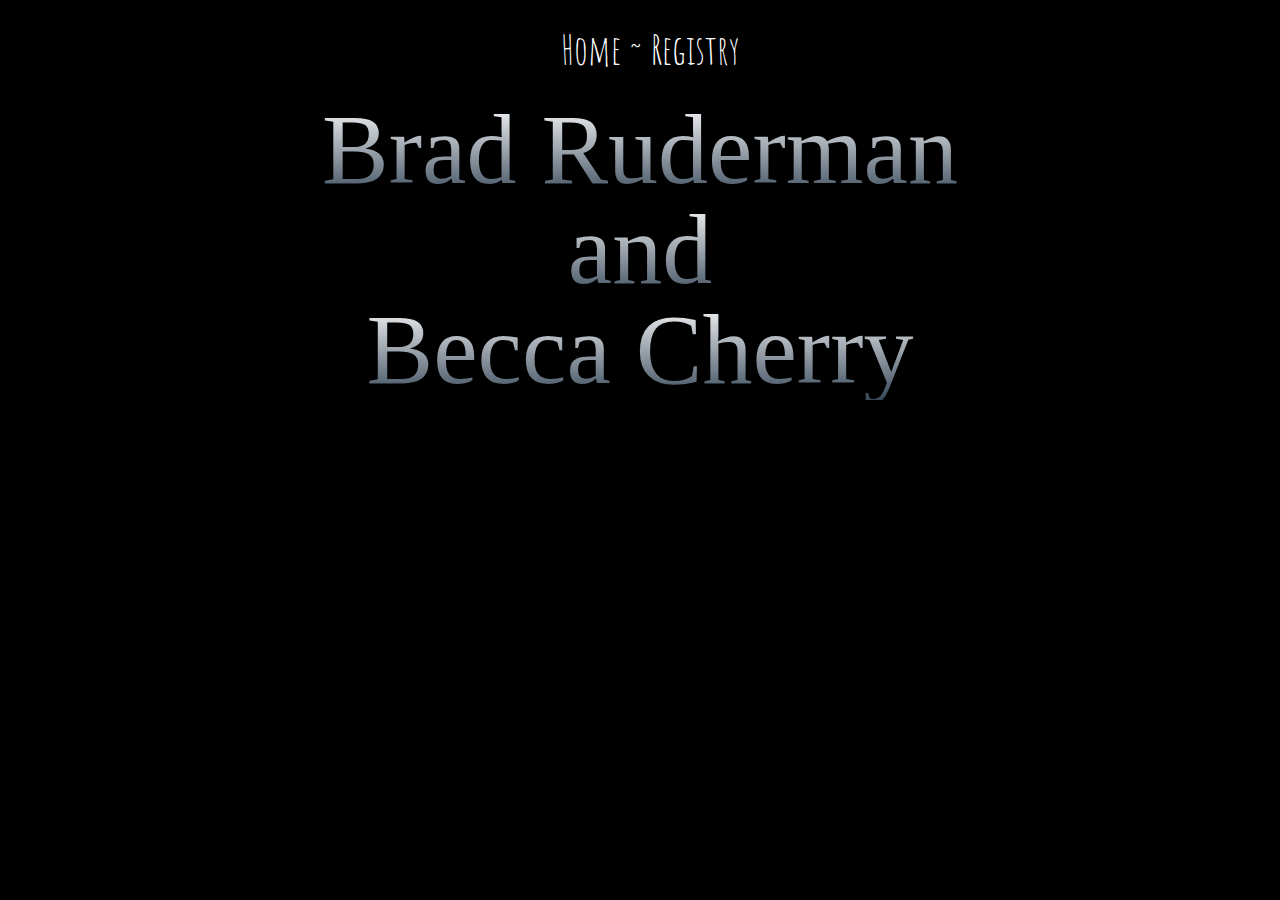
==== commit 7343da5e: "nav" ====
--- a/index.html
+++ b/index.html
@@ -10,7 +10,7 @@
 
     <title>Brad & Becca</title>
 
-    <link href="https://fonts.googleapis.com/css?family=Pacifico&display=swap" rel="stylesheet">
+    <link href="https://fonts.googleapis.com/css?family=Amatic+SC&display=swap" rel="stylesheet">
     <link rel="stylesheet" type="text/css" href="assets/css/bundle.css">
 
     <!-- Global site tag (gtag.js) - Google Analytics -->
@@ -28,18 +28,31 @@
 </head>
 
 <body>
-    <div id='stars'></div>
-    <div id='stars2'></div>
-    <div id='stars3'></div>
-    <div id='title'>
-      <span>
-        BECCA CHERRY
-      </span>
-      <br>
-      <span>
-        BRAD RUDERMAN
-      </span>
+
+  <div class="top-nav">
+    <div class="top-nav-item">
+      <a href="/">Home</a>
     </div>
+    <div class="top-nav-divider">
+      <span>~</span>
+    </div>
+    <div class="top-nav-item">
+      <a href="/registry.html">Registry</a>
+    </div>
+  </div>
+
+  <div id='title'>
+    <h1>Brad Ruderman</h1>
+    <h2>and</h2>
+    <h1>Becca Cherry</h1>
+  </div>
+
+
+  <div class='stars'></div>
+  <div class='twinkling'></div>
+  <div class='clouds'></div>
+
+
 </body>
 
 </html>
--- a/assets/css/bundle.css
+++ b/assets/css/bundle.css
@@ -1,85 +1,159 @@
-html {
-  height: 100%;
-  background: radial-gradient(ellipse at bottom, #1b2735 0%, #090a0f 100%);
-  overflow: hidden;
+html, body, div, span, applet, object, iframe,
+h1, h2, h3, h4, h5, h6, p, blockquote, pre,
+a, abbr, acronym, address, big, cite, code,
+del, dfn, em, img, ins, kbd, q, s, samp,
+small, strike, strong, sub, sup, tt, var,
+b, u, i, center,
+dl, dt, dd, ol, ul, li,
+fieldset, form, label, legend,
+table, caption, tbody, tfoot, thead, tr, th, td,
+article, aside, canvas, details, embed,
+figure, figcaption, footer, header, hgroup,
+menu, nav, output, ruby, section, summary,
+time, mark, audio, video {
+  margin: 0;
+  padding: 0;
+  border: 0;
+  font: inherit;
+  font-size: 100%;
+  vertical-align: baseline;
 }
 
-#stars {
-  width: 1px;
-  height: 1px;
-  background: transparent;
-  box-shadow: 1285px 875px #FFF , 919px 1613px #FFF , 1557px 535px #FFF , 878px 1542px #FFF , 1887px 1997px #FFF , 1373px 252px #FFF , 688px 1772px #FFF , 255px 284px #FFF , 739px 1398px #FFF , 1502px 592px #FFF , 541px 997px #FFF , 295px 1626px #FFF , 1196px 1173px #FFF , 386px 1871px #FFF , 1186px 881px #FFF , 1548px 674px #FFF , 505px 396px #FFF , 22px 700px #FFF , 1373px 1899px #FFF , 1606px 1312px #FFF , 1547px 1075px #FFF , 1080px 1379px #FFF , 968px 611px #FFF , 1807px 1356px #FFF , 1843px 1076px #FFF , 1069px 1524px #FFF , 1963px 701px #FFF , 75px 1020px #FFF , 1600px 1496px #FFF , 225px 1470px #FFF , 110px 938px #FFF , 231px 1720px #FFF , 222px 492px #FFF , 660px 1026px #FFF , 1310px 1848px #FFF , 1838px 776px #FFF , 843px 806px #FFF , 1933px 812px #FFF , 1427px 518px #FFF , 175px 367px #FFF , 1521px 807px #FFF , 649px 1096px #FFF , 1268px 1169px #FFF , 1542px 1343px #FFF , 541px 943px #FFF , 902px 1091px #FFF , 1987px 284px #FFF , 1813px 978px #FFF , 1986px 1603px #FFF , 1470px 1670px #FFF , 1587px 1824px #FFF , 1616px 277px #FFF , 650px 576px #FFF , 620px 1258px #FFF , 397px 581px #FFF , 139px 1310px #FFF , 1967px 1952px #FFF , 1502px 156px #FFF , 1702px 1097px #FFF , 1469px 835px #FFF , 94px 465px #FFF , 962px 1945px #FFF , 1678px 277px #FFF , 659px 460px #FFF , 746px 1751px #FFF , 1994px 12px #FFF , 506px 570px #FFF , 1599px 495px #FFF , 131px 533px #FFF , 1057px 1858px #FFF , 369px 983px #FFF , 362px 1250px #FFF , 1600px 145px #FFF , 273px 1167px #FFF , 1431px 318px #FFF , 635px 1095px #FFF , 633px 367px #FFF , 899px 1026px #FFF , 812px 64px #FFF , 1847px 420px #FFF , 2px 86px #FFF , 1561px 1663px #FFF , 461px 1800px #FFF , 1934px 1613px #FFF , 344px 152px #FFF , 1329px 1669px #FFF , 30px 1166px #FFF , 935px 91px #FFF , 1176px 1022px #FFF , 830px 575px #FFF , 1595px 1267px #FFF , 974px 674px #FFF , 1545px 961px #FFF , 493px 55px #FFF , 1451px 1414px #FFF , 1552px 74px #FFF , 1830px 745px #FFF , 762px 555px #FFF , 1682px 1252px #FFF , 1478px 1615px #FFF , 1394px 635px #FFF , 1279px 230px #FFF , 984px 1719px #FFF , 57px 1668px #FFF , 1526px 1440px #FFF , 1262px 1605px #FFF , 1494px 1052px #FFF , 1458px 84px #FFF , 563px 74px #FFF , 235px 1091px #FFF , 1324px 1555px #FFF , 435px 1739px #FFF , 1056px 1606px #FFF , 688px 1946px #FFF , 824px 658px #FFF , 385px 302px #FFF , 1440px 774px #FFF , 1165px 757px #FFF , 167px 1311px #FFF , 170px 1436px #FFF , 105px 239px #FFF , 915px 953px #FFF , 1194px 104px #FFF , 1186px 258px #FFF , 54px 1719px #FFF , 574px 360px #FFF , 722px 1633px #FFF , 1226px 1654px #FFF , 443px 534px #FFF , 51px 376px #FFF , 1902px 1057px #FFF , 148px 1249px #FFF , 667px 1661px #FFF , 764px 1240px #FFF , 1496px 1530px #FFF , 1656px 1456px #FFF , 1707px 1069px #FFF , 644px 291px #FFF , 5px 983px #FFF , 1190px 1422px #FFF , 965px 345px #FFF , 20px 1931px #FFF , 593px 804px #FFF , 1409px 1708px #FFF , 1395px 331px #FFF , 1362px 1441px #FFF , 572px 29px #FFF , 67px 276px #FFF , 1707px 921px #FFF , 1670px 1733px #FFF , 361px 1386px #FFF , 547px 1879px #FFF , 40px 1008px #FFF , 1925px 1139px #FFF , 1302px 29px #FFF , 860px 996px #FFF , 1989px 1961px #FFF , 1712px 1000px #FFF , 740px 1446px #FFF , 1823px 556px #FFF , 1562px 1792px #FFF , 1153px 1064px #FFF , 1876px 1859px #FFF , 934px 432px #FFF , 1625px 831px #FFF , 521px 1225px #FFF , 1100px 1551px #FFF , 1800px 325px #FFF , 1449px 1130px #FFF , 1786px 406px #FFF , 1006px 785px #FFF , 1222px 779px #FFF , 1553px 176px #FFF , 1640px 1757px #FFF , 812px 1945px #FFF , 903px 192px #FFF , 699px 395px #FFF , 555px 84px #FFF , 1706px 1441px #FFF , 16px 1590px #FFF , 1366px 1868px #FFF , 168px 182px #FFF , 629px 773px #FFF , 1464px 1124px #FFF , 138px 1628px #FFF , 1371px 1877px #FFF , 142px 563px #FFF , 1689px 455px #FFF , 520px 1197px #FFF , 116px 1586px #FFF , 571px 42px #FFF , 215px 1048px #FFF , 1386px 1864px #FFF , 1971px 1662px #FFF , 221px 205px #FFF , 1208px 1648px #FFF , 1407px 180px #FFF , 1414px 841px #FFF , 1512px 1896px #FFF , 1936px 705px #FFF , 1525px 119px #FFF , 37px 840px #FFF , 509px 354px #FFF , 1522px 645px #FFF , 1190px 1377px #FFF , 780px 1299px #FFF , 737px 1137px #FFF , 205px 1449px #FFF , 872px 1042px #FFF , 640px 579px #FFF , 206px 1480px #FFF , 48px 559px #FFF , 1105px 1968px #FFF , 372px 881px #FFF , 728px 343px #FFF , 1547px 820px #FFF , 123px 602px #FFF , 1541px 1420px #FFF , 1110px 1916px #FFF , 280px 456px #FFF , 663px 1144px #FFF , 699px 1284px #FFF , 1108px 899px #FFF , 1901px 698px #FFF , 321px 779px #FFF , 923px 302px #FFF , 1198px 525px #FFF , 1807px 760px #FFF , 136px 1658px #FFF , 1681px 203px #FFF , 1057px 1480px #FFF , 225px 67px #FFF , 1495px 574px #FFF , 1097px 1330px #FFF , 1067px 874px #FFF , 231px 1290px #FFF , 453px 381px #FFF , 614px 440px #FFF , 281px 21px #FFF , 515px 1795px #FFF , 36px 157px #FFF , 500px 685px #FFF , 686px 1368px #FFF , 484px 701px #FFF , 976px 1018px #FFF , 684px 1239px #FFF , 689px 952px #FFF , 133px 696px #FFF , 576px 607px #FFF , 864px 320px #FFF , 727px 63px #FFF , 175px 1534px #FFF , 482px 620px #FFF , 59px 560px #FFF , 989px 645px #FFF , 1318px 988px #FFF , 460px 1275px #FFF , 1885px 1059px #FFF , 1248px 335px #FFF , 1785px 1704px #FFF , 690px 1520px #FFF , 778px 1214px #FFF , 1947px 1658px #FFF , 1140px 1152px #FFF , 1491px 1915px #FFF , 1724px 753px #FFF , 1702px 694px #FFF , 779px 1691px #FFF , 1725px 148px #FFF , 338px 1334px #FFF , 1675px 414px #FFF , 1619px 1922px #FFF , 1463px 326px #FFF , 1924px 1909px #FFF , 1276px 473px #FFF , 1102px 1518px #FFF , 1438px 138px #FFF , 856px 359px #FFF , 835px 505px #FFF , 670px 1957px #FFF , 1378px 182px #FFF , 1442px 312px #FFF , 1272px 1906px #FFF , 329px 588px #FFF , 248px 212px #FFF , 1590px 1838px #FFF , 439px 1786px #FFF , 1960px 457px #FFF , 1426px 623px #FFF , 1256px 57px #FFF , 835px 731px #FFF , 1806px 1921px #FFF , 1776px 1961px #FFF , 740px 1911px #FFF , 1100px 1452px #FFF , 1510px 649px #FFF , 89px 1645px #FFF , 616px 860px #FFF , 606px 1119px #FFF , 203px 17px #FFF , 152px 1826px #FFF , 9px 538px #FFF , 1567px 702px #FFF , 1103px 1264px #FFF , 1604px 682px #FFF , 874px 1392px #FFF , 1953px 802px #FFF , 486px 945px #FFF , 1537px 1322px #FFF , 6px 1505px #FFF , 825px 1440px #FFF , 1593px 1458px #FFF , 653px 566px #FFF , 1328px 1718px #FFF , 963px 1128px #FFF , 555px 814px #FFF , 1696px 1806px #FFF , 437px 1883px #FFF , 1593px 646px #FFF , 862px 1191px #FFF , 1981px 773px #FFF , 1527px 1571px #FFF , 152px 1008px #FFF , 1285px 1221px #FFF , 1852px 858px #FFF , 1527px 1821px #FFF , 1260px 535px #FFF , 80px 1527px #FFF , 120px 1311px #FFF , 1549px 1830px #FFF , 1249px 1480px #FFF , 218px 1573px #FFF , 1186px 1240px #FFF , 39px 1619px #FFF , 520px 414px #FFF , 1094px 49px #FFF , 1133px 333px #FFF , 189px 1015px #FFF , 1986px 19px #FFF , 643px 466px #FFF , 311px 1832px #FFF , 1376px 683px #FFF , 401px 1054px #FFF , 1240px 328px #FFF , 1049px 1217px #FFF , 79px 284px #FFF , 1008px 1221px #FFF , 451px 1714px #FFF , 1418px 1085px #FFF , 720px 503px #FFF , 1170px 1512px #FFF , 886px 618px #FFF , 1224px 681px #FFF , 337px 1174px #FFF , 1369px 39px #FFF , 1514px 128px #FFF , 1605px 910px #FFF , 69px 825px #FFF , 891px 1898px #FFF , 1170px 211px #FFF , 221px 830px #FFF , 877px 744px #FFF , 1787px 1388px #FFF , 1882px 1724px #FFF , 809px 1413px #FFF , 927px 270px #FFF , 537px 1368px #FFF , 1960px 108px #FFF , 1466px 321px #FFF , 211px 1671px #FFF , 1120px 1367px #FFF , 1176px 335px #FFF , 374px 1671px #FFF , 917px 1492px #FFF , 1408px 963px #FFF , 1476px 186px #FFF , 874px 547px #FFF , 1146px 1814px #FFF , 1625px 905px #FFF , 1396px 738px #FFF , 1213px 1615px #FFF , 94px 137px #FFF , 126px 746px #FFF , 867px 784px #FFF , 602px 94px #FFF , 1123px 1641px #FFF , 434px 56px #FFF , 908px 346px #FFF , 729px 1379px #FFF , 338px 1828px #FFF , 1082px 1013px #FFF , 1183px 153px #FFF , 733px 1888px #FFF , 1356px 279px #FFF , 127px 1857px #FFF , 1781px 284px #FFF , 1102px 1613px #FFF , 1779px 794px #FFF , 980px 1484px #FFF , 455px 1319px #FFF , 698px 468px #FFF , 234px 1433px #FFF , 1663px 1174px #FFF , 234px 1970px #FFF , 1866px 335px #FFF , 92px 1653px #FFF , 911px 694px #FFF , 138px 232px #FFF , 793px 1641px #FFF , 1475px 1983px #FFF , 935px 874px #FFF , 804px 1412px #FFF , 331px 340px #FFF , 1458px 466px #FFF , 1421px 1107px #FFF , 835px 6px #FFF , 956px 610px #FFF , 1582px 1943px #FFF , 1217px 1297px #FFF , 628px 890px #FFF , 167px 1913px #FFF , 1876px 1219px #FFF , 41px 1681px #FFF , 1816px 989px #FFF , 1123px 1254px #FFF , 1233px 180px #FFF , 918px 1438px #FFF , 1443px 424px #FFF , 1478px 1169px #FFF , 1964px 1834px #FFF , 1579px 1329px #FFF , 1212px 1783px #FFF , 17px 1223px #FFF , 1668px 302px #FFF , 249px 1228px #FFF , 13px 725px #FFF , 402px 138px #FFF , 599px 569px #FFF , 1668px 1089px #FFF , 1580px 469px #FFF , 420px 70px #FFF , 740px 1605px #FFF , 659px 1319px #FFF , 48px 1921px #FFF , 244px 1517px #FFF , 811px 37px #FFF , 1360px 1218px #FFF , 1860px 1025px #FFF , 701px 1022px #FFF , 188px 755px #FFF , 1719px 524px #FFF , 104px 1821px #FFF , 1294px 1912px #FFF , 1472px 753px #FFF , 1518px 572px #FFF , 1396px 1829px #FFF , 151px 1555px #FFF , 1789px 338px #FFF , 707px 832px #FFF , 877px 840px #FFF , 982px 1741px #FFF , 1664px 1352px #FFF , 299px 1010px #FFF , 681px 1263px #FFF , 595px 623px #FFF , 456px 1968px #FFF , 473px 1403px #FFF , 1163px 563px #FFF , 630px 143px #FFF , 139px 1103px #FFF , 1149px 300px #FFF , 1122px 637px #FFF , 698px 778px #FFF , 91px 1384px #FFF , 1515px 1394px #FFF , 131px 1180px #FFF , 7px 304px #FFF , 1010px 1389px #FFF , 1753px 1599px #FFF , 693px 1697px #FFF , 441px 919px #FFF , 598px 1666px #FFF , 1173px 1779px #FFF , 1706px 956px #FFF , 460px 1486px #FFF , 222px 524px #FFF , 317px 1186px #FFF , 568px 1673px #FFF , 1081px 839px #FFF , 204px 1443px #FFF , 1147px 184px #FFF , 1312px 1762px #FFF , 1181px 795px #FFF , 543px 1583px #FFF , 1202px 301px #FFF , 1811px 1600px #FFF , 623px 398px #FFF , 1059px 470px #FFF , 1930px 245px #FFF , 250px 700px #FFF , 1068px 995px #FFF , 253px 701px #FFF , 720px 1170px #FFF , 1969px 768px #FFF , 1072px 7px #FFF , 165px 1269px #FFF , 675px 247px #FFF , 1699px 639px #FFF , 449px 1557px #FFF , 1107px 1768px #FFF , 791px 1621px #FFF , 562px 1718px #FFF , 1008px 1884px #FFF , 1096px 1201px #FFF , 889px 1029px #FFF , 213px 961px #FFF , 616px 95px #FFF , 1140px 463px #FFF , 568px 1820px #FFF , 21px 1135px #FFF , 960px 357px #FFF , 719px 1822px #FFF , 93px 1307px #FFF , 237px 957px #FFF , 348px 1575px #FFF , 1123px 881px #FFF , 930px 600px #FFF , 822px 1064px #FFF , 1421px 410px #FFF , 1824px 1844px #FFF , 342px 1962px #FFF , 283px 763px #FFF , 1818px 496px #FFF , 976px 1236px #FFF , 575px 1801px #FFF , 1997px 307px #FFF , 511px 1337px #FFF , 731px 252px #FFF , 1184px 1119px #FFF , 1059px 1475px #FFF , 165px 1526px #FFF , 1226px 1420px #FFF , 82px 1648px #FFF , 1592px 1017px #FFF , 50px 161px #FFF , 406px 1682px #FFF , 740px 920px #FFF , 1623px 1191px #FFF , 1957px 557px #FFF , 1570px 1478px #FFF , 631px 1657px #FFF , 451px 242px #FFF , 1002px 480px #FFF , 176px 584px #FFF , 1377px 1163px #FFF , 1733px 1837px #FFF , 1874px 19px #FFF , 1874px 158px #FFF , 1265px 1363px #FFF , 1001px 1220px #FFF , 58px 1130px #FFF , 831px 1501px #FFF , 184px 1245px #FFF , 816px 623px #FFF , 1448px 1896px #FFF , 344px 545px #FFF , 1123px 1861px #FFF , 1825px 1561px #FFF , 1167px 602px #FFF , 1752px 844px #FFF , 1665px 390px #FFF , 874px 184px #FFF , 1753px 1591px #FFF , 374px 1879px #FFF , 986px 347px #FFF , 1684px 1291px #FFF , 1444px 1892px #FFF , 1057px 1267px #FFF , 681px 1526px #FFF , 675px 1348px #FFF , 1901px 721px #FFF , 941px 1366px #FFF , 1878px 34px #FFF , 52px 1409px #FFF , 216px 834px #FFF , 1173px 1147px #FFF , 215px 408px #FFF , 12px 1438px #FFF , 1952px 1882px #FFF , 1128px 830px #FFF , 908px 1738px #FFF , 356px 833px #FFF , 485px 253px #FFF , 35px 1739px #FFF , 911px 1317px #FFF , 305px 357px #FFF , 702px 764px #FFF , 1866px 1311px #FFF , 1122px 639px #FFF , 1357px 1181px #FFF , 1165px 1083px #FFF , 776px 1489px #FFF , 519px 16px #FFF , 1012px 330px #FFF , 766px 628px #FFF , 1679px 1139px #FFF , 1529px 1879px #FFF , 543px 1534px #FFF , 896px 1378px #FFF , 1377px 394px #FFF , 839px 323px #FFF , 452px 1643px #FFF , 1543px 475px #FFF , 1110px 151px #FFF , 1818px 1342px #FFF , 520px 629px #FFF , 1988px 1581px #FFF , 173px 1004px #FFF , 306px 1762px #FFF , 768px 1359px #FFF , 769px 1324px #FFF , 1034px 124px #FFF , 1712px 289px #FFF , 191px 1888px #FFF , 1052px 751px #FFF , 313px 649px #FFF , 775px 555px #FFF , 1563px 989px #FFF , 579px 1333px #FFF , 1193px 115px #FFF , 843px 325px #FFF , 1508px 398px #FFF , 1291px 107px #FFF , 1697px 1253px #FFF , 918px 1713px #FFF , 812px 882px #FFF , 33px 1107px #FFF , 603px 907px #FFF , 638px 966px #FFF , 1284px 1551px #FFF , 1005px 1736px #FFF , 221px 1489px #FFF , 1717px 90px #FFF , 891px 934px #FFF , 1389px 718px #FFF , 512px 1506px #FFF , 4px 116px #FFF , 22px 1147px #FFF , 1912px 1564px #FFF , 381px 203px #FFF , 184px 1130px #FFF , 1064px 1640px #FFF , 682px 542px #FFF , 568px 764px #FFF , 289px 1451px #FFF , 545px 1793px #FFF , 925px 731px #FFF , 787px 1555px #FFF , 948px 1462px #FFF , 1937px 1633px #FFF , 1484px 517px #FFF , 1200px 1477px #FFF , 274px 1946px #FFF , 1819px 794px #FFF , 1341px 385px #FFF , 42px 616px #FFF , 578px 1621px #FFF , 1102px 1178px #FFF , 1732px 768px #FFF , 78px 1974px #FFF , 1175px 253px #FFF , 1713px 522px #FFF , 440px 774px #FFF , 186px 1318px #FFF , 1816px 962px #FFF , 334px 1419px #FFF , 822px 1983px #FFF , 349px 403px #FFF , 77px 1480px #FFF , 311px 1916px #FFF , 1071px 1612px #FFF , 523px 1417px #FFF , 511px 816px #FFF , 1558px 587px #FFF , 331px 78px #FFF , 1673px 1957px #FFF , 265px 274px #FFF , 331px 1619px #FFF , 727px 289px #FFF , 1763px 1165px #FFF , 1261px 932px #FFF , 1668px 1027px #FFF , 1434px 1978px #FFF , 487px 1626px #FFF , 280px 1802px #FFF , 785px 484px #FFF , 1814px 543px #FFF , 1983px 1206px #FFF , 605px 11px #FFF , 1583px 761px #FFF;
-  animation: animStar 50s linear infinite;
-}
-#stars:after {
-  content: " ";
-  position: absolute;
-  top: 2000px;
-  width: 1px;
-  height: 1px;
-  background: transparent;
-  box-shadow: 1285px 875px #FFF , 919px 1613px #FFF , 1557px 535px #FFF , 878px 1542px #FFF , 1887px 1997px #FFF , 1373px 252px #FFF , 688px 1772px #FFF , 255px 284px #FFF , 739px 1398px #FFF , 1502px 592px #FFF , 541px 997px #FFF , 295px 1626px #FFF , 1196px 1173px #FFF , 386px 1871px #FFF , 1186px 881px #FFF , 1548px 674px #FFF , 505px 396px #FFF , 22px 700px #FFF , 1373px 1899px #FFF , 1606px 1312px #FFF , 1547px 1075px #FFF , 1080px 1379px #FFF , 968px 611px #FFF , 1807px 1356px #FFF , 1843px 1076px #FFF , 1069px 1524px #FFF , 1963px 701px #FFF , 75px 1020px #FFF , 1600px 1496px #FFF , 225px 1470px #FFF , 110px 938px #FFF , 231px 1720px #FFF , 222px 492px #FFF , 660px 1026px #FFF , 1310px 1848px #FFF , 1838px 776px #FFF , 843px 806px #FFF , 1933px 812px #FFF , 1427px 518px #FFF , 175px 367px #FFF , 1521px 807px #FFF , 649px 1096px #FFF , 1268px 1169px #FFF , 1542px 1343px #FFF , 541px 943px #FFF , 902px 1091px #FFF , 1987px 284px #FFF , 1813px 978px #FFF , 1986px 1603px #FFF , 1470px 1670px #FFF , 1587px 1824px #FFF , 1616px 277px #FFF , 650px 576px #FFF , 620px 1258px #FFF , 397px 581px #FFF , 139px 1310px #FFF , 1967px 1952px #FFF , 1502px 156px #FFF , 1702px 1097px #FFF , 1469px 835px #FFF , 94px 465px #FFF , 962px 1945px #FFF , 1678px 277px #FFF , 659px 460px #FFF , 746px 1751px #FFF , 1994px 12px #FFF , 506px 570px #FFF , 1599px 495px #FFF , 131px 533px #FFF , 1057px 1858px #FFF , 369px 983px #FFF , 362px 1250px #FFF , 1600px 145px #FFF , 273px 1167px #FFF , 1431px 318px #FFF , 635px 1095px #FFF , 633px 367px #FFF , 899px 1026px #FFF , 812px 64px #FFF , 1847px 420px #FFF , 2px 86px #FFF , 1561px 1663px #FFF , 461px 1800px #FFF , 1934px 1613px #FFF , 344px 152px #FFF , 1329px 1669px #FFF , 30px 1166px #FFF , 935px 91px #FFF , 1176px 1022px #FFF , 830px 575px #FFF , 1595px 1267px #FFF , 974px 674px #FFF , 1545px 961px #FFF , 493px 55px #FFF , 1451px 1414px #FFF , 1552px 74px #FFF , 1830px 745px #FFF , 762px 555px #FFF , 1682px 1252px #FFF , 1478px 1615px #FFF , 1394px 635px #FFF , 1279px 230px #FFF , 984px 1719px #FFF , 57px 1668px #FFF , 1526px 1440px #FFF , 1262px 1605px #FFF , 1494px 1052px #FFF , 1458px 84px #FFF , 563px 74px #FFF , 235px 1091px #FFF , 1324px 1555px #FFF , 435px 1739px #FFF , 1056px 1606px #FFF , 688px 1946px #FFF , 824px 658px #FFF , 385px 302px #FFF , 1440px 774px #FFF , 1165px 757px #FFF , 167px 1311px #FFF , 170px 1436px #FFF , 105px 239px #FFF , 915px 953px #FFF , 1194px 104px #FFF , 1186px 258px #FFF , 54px 1719px #FFF , 574px 360px #FFF , 722px 1633px #FFF , 1226px 1654px #FFF , 443px 534px #FFF , 51px 376px #FFF , 1902px 1057px #FFF , 148px 1249px #FFF , 667px 1661px #FFF , 764px 1240px #FFF , 1496px 1530px #FFF , 1656px 1456px #FFF , 1707px 1069px #FFF , 644px 291px #FFF , 5px 983px #FFF , 1190px 1422px #FFF , 965px 345px #FFF , 20px 1931px #FFF , 593px 804px #FFF , 1409px 1708px #FFF , 1395px 331px #FFF , 1362px 1441px #FFF , 572px 29px #FFF , 67px 276px #FFF , 1707px 921px #FFF , 1670px 1733px #FFF , 361px 1386px #FFF , 547px 1879px #FFF , 40px 1008px #FFF , 1925px 1139px #FFF , 1302px 29px #FFF , 860px 996px #FFF , 1989px 1961px #FFF , 1712px 1000px #FFF , 740px 1446px #FFF , 1823px 556px #FFF , 1562px 1792px #FFF , 1153px 1064px #FFF , 1876px 1859px #FFF , 934px 432px #FFF , 1625px 831px #FFF , 521px 1225px #FFF , 1100px 1551px #FFF , 1800px 325px #FFF , 1449px 1130px #FFF , 1786px 406px #FFF , 1006px 785px #FFF , 1222px 779px #FFF , 1553px 176px #FFF , 1640px 1757px #FFF , 812px 1945px #FFF , 903px 192px #FFF , 699px 395px #FFF , 555px 84px #FFF , 1706px 1441px #FFF , 16px 1590px #FFF , 1366px 1868px #FFF , 168px 182px #FFF , 629px 773px #FFF , 1464px 1124px #FFF , 138px 1628px #FFF , 1371px 1877px #FFF , 142px 563px #FFF , 1689px 455px #FFF , 520px 1197px #FFF , 116px 1586px #FFF , 571px 42px #FFF , 215px 1048px #FFF , 1386px 1864px #FFF , 1971px 1662px #FFF , 221px 205px #FFF , 1208px 1648px #FFF , 1407px 180px #FFF , 1414px 841px #FFF , 1512px 1896px #FFF , 1936px 705px #FFF , 1525px 119px #FFF , 37px 840px #FFF , 509px 354px #FFF , 1522px 645px #FFF , 1190px 1377px #FFF , 780px 1299px #FFF , 737px 1137px #FFF , 205px 1449px #FFF , 872px 1042px #FFF , 640px 579px #FFF , 206px 1480px #FFF , 48px 559px #FFF , 1105px 1968px #FFF , 372px 881px #FFF , 728px 343px #FFF , 1547px 820px #FFF , 123px 602px #FFF , 1541px 1420px #FFF , 1110px 1916px #FFF , 280px 456px #FFF , 663px 1144px #FFF , 699px 1284px #FFF , 1108px 899px #FFF , 1901px 698px #FFF , 321px 779px #FFF , 923px 302px #FFF , 1198px 525px #FFF , 1807px 760px #FFF , 136px 1658px #FFF , 1681px 203px #FFF , 1057px 1480px #FFF , 225px 67px #FFF , 1495px 574px #FFF , 1097px 1330px #FFF , 1067px 874px #FFF , 231px 1290px #FFF , 453px 381px #FFF , 614px 440px #FFF , 281px 21px #FFF , 515px 1795px #FFF , 36px 157px #FFF , 500px 685px #FFF , 686px 1368px #FFF , 484px 701px #FFF , 976px 1018px #FFF , 684px 1239px #FFF , 689px 952px #FFF , 133px 696px #FFF , 576px 607px #FFF , 864px 320px #FFF , 727px 63px #FFF , 175px 1534px #FFF , 482px 620px #FFF , 59px 560px #FFF , 989px 645px #FFF , 1318px 988px #FFF , 460px 1275px #FFF , 1885px 1059px #FFF , 1248px 335px #FFF , 1785px 1704px #FFF , 690px 1520px #FFF , 778px 1214px #FFF , 1947px 1658px #FFF , 1140px 1152px #FFF , 1491px 1915px #FFF , 1724px 753px #FFF , 1702px 694px #FFF , 779px 1691px #FFF , 1725px 148px #FFF , 338px 1334px #FFF , 1675px 414px #FFF , 1619px 1922px #FFF , 1463px 326px #FFF , 1924px 1909px #FFF , 1276px 473px #FFF , 1102px 1518px #FFF , 1438px 138px #FFF , 856px 359px #FFF , 835px 505px #FFF , 670px 1957px #FFF , 1378px 182px #FFF , 1442px 312px #FFF , 1272px 1906px #FFF , 329px 588px #FFF , 248px 212px #FFF , 1590px 1838px #FFF , 439px 1786px #FFF , 1960px 457px #FFF , 1426px 623px #FFF , 1256px 57px #FFF , 835px 731px #FFF , 1806px 1921px #FFF , 1776px 1961px #FFF , 740px 1911px #FFF , 1100px 1452px #FFF , 1510px 649px #FFF , 89px 1645px #FFF , 616px 860px #FFF , 606px 1119px #FFF , 203px 17px #FFF , 152px 1826px #FFF , 9px 538px #FFF , 1567px 702px #FFF , 1103px 1264px #FFF , 1604px 682px #FFF , 874px 1392px #FFF , 1953px 802px #FFF , 486px 945px #FFF , 1537px 1322px #FFF , 6px 1505px #FFF , 825px 1440px #FFF , 1593px 1458px #FFF , 653px 566px #FFF , 1328px 1718px #FFF , 963px 1128px #FFF , 555px 814px #FFF , 1696px 1806px #FFF , 437px 1883px #FFF , 1593px 646px #FFF , 862px 1191px #FFF , 1981px 773px #FFF , 1527px 1571px #FFF , 152px 1008px #FFF , 1285px 1221px #FFF , 1852px 858px #FFF , 1527px 1821px #FFF , 1260px 535px #FFF , 80px 1527px #FFF , 120px 1311px #FFF , 1549px 1830px #FFF , 1249px 1480px #FFF , 218px 1573px #FFF , 1186px 1240px #FFF , 39px 1619px #FFF , 520px 414px #FFF , 1094px 49px #FFF , 1133px 333px #FFF , 189px 1015px #FFF , 1986px 19px #FFF , 643px 466px #FFF , 311px 1832px #FFF , 1376px 683px #FFF , 401px 1054px #FFF , 1240px 328px #FFF , 1049px 1217px #FFF , 79px 284px #FFF , 1008px 1221px #FFF , 451px 1714px #FFF , 1418px 1085px #FFF , 720px 503px #FFF , 1170px 1512px #FFF , 886px 618px #FFF , 1224px 681px #FFF , 337px 1174px #FFF , 1369px 39px #FFF , 1514px 128px #FFF , 1605px 910px #FFF , 69px 825px #FFF , 891px 1898px #FFF , 1170px 211px #FFF , 221px 830px #FFF , 877px 744px #FFF , 1787px 1388px #FFF , 1882px 1724px #FFF , 809px 1413px #FFF , 927px 270px #FFF , 537px 1368px #FFF , 1960px 108px #FFF , 1466px 321px #FFF , 211px 1671px #FFF , 1120px 1367px #FFF , 1176px 335px #FFF , 374px 1671px #FFF , 917px 1492px #FFF , 1408px 963px #FFF , 1476px 186px #FFF , 874px 547px #FFF , 1146px 1814px #FFF , 1625px 905px #FFF , 1396px 738px #FFF , 1213px 1615px #FFF , 94px 137px #FFF , 126px 746px #FFF , 867px 784px #FFF , 602px 94px #FFF , 1123px 1641px #FFF , 434px 56px #FFF , 908px 346px #FFF , 729px 1379px #FFF , 338px 1828px #FFF , 1082px 1013px #FFF , 1183px 153px #FFF , 733px 1888px #FFF , 1356px 279px #FFF , 127px 1857px #FFF , 1781px 284px #FFF , 1102px 1613px #FFF , 1779px 794px #FFF , 980px 1484px #FFF , 455px 1319px #FFF , 698px 468px #FFF , 234px 1433px #FFF , 1663px 1174px #FFF , 234px 1970px #FFF , 1866px 335px #FFF , 92px 1653px #FFF , 911px 694px #FFF , 138px 232px #FFF , 793px 1641px #FFF , 1475px 1983px #FFF , 935px 874px #FFF , 804px 1412px #FFF , 331px 340px #FFF , 1458px 466px #FFF , 1421px 1107px #FFF , 835px 6px #FFF , 956px 610px #FFF , 1582px 1943px #FFF , 1217px 1297px #FFF , 628px 890px #FFF , 167px 1913px #FFF , 1876px 1219px #FFF , 41px 1681px #FFF , 1816px 989px #FFF , 1123px 1254px #FFF , 1233px 180px #FFF , 918px 1438px #FFF , 1443px 424px #FFF , 1478px 1169px #FFF , 1964px 1834px #FFF , 1579px 1329px #FFF , 1212px 1783px #FFF , 17px 1223px #FFF , 1668px 302px #FFF , 249px 1228px #FFF , 13px 725px #FFF , 402px 138px #FFF , 599px 569px #FFF , 1668px 1089px #FFF , 1580px 469px #FFF , 420px 70px #FFF , 740px 1605px #FFF , 659px 1319px #FFF , 48px 1921px #FFF , 244px 1517px #FFF , 811px 37px #FFF , 1360px 1218px #FFF , 1860px 1025px #FFF , 701px 1022px #FFF , 188px 755px #FFF , 1719px 524px #FFF , 104px 1821px #FFF , 1294px 1912px #FFF , 1472px 753px #FFF , 1518px 572px #FFF , 1396px 1829px #FFF , 151px 1555px #FFF , 1789px 338px #FFF , 707px 832px #FFF , 877px 840px #FFF , 982px 1741px #FFF , 1664px 1352px #FFF , 299px 1010px #FFF , 681px 1263px #FFF , 595px 623px #FFF , 456px 1968px #FFF , 473px 1403px #FFF , 1163px 563px #FFF , 630px 143px #FFF , 139px 1103px #FFF , 1149px 300px #FFF , 1122px 637px #FFF , 698px 778px #FFF , 91px 1384px #FFF , 1515px 1394px #FFF , 131px 1180px #FFF , 7px 304px #FFF , 1010px 1389px #FFF , 1753px 1599px #FFF , 693px 1697px #FFF , 441px 919px #FFF , 598px 1666px #FFF , 1173px 1779px #FFF , 1706px 956px #FFF , 460px 1486px #FFF , 222px 524px #FFF , 317px 1186px #FFF , 568px 1673px #FFF , 1081px 839px #FFF , 204px 1443px #FFF , 1147px 184px #FFF , 1312px 1762px #FFF , 1181px 795px #FFF , 543px 1583px #FFF , 1202px 301px #FFF , 1811px 1600px #FFF , 623px 398px #FFF , 1059px 470px #FFF , 1930px 245px #FFF , 250px 700px #FFF , 1068px 995px #FFF , 253px 701px #FFF , 720px 1170px #FFF , 1969px 768px #FFF , 1072px 7px #FFF , 165px 1269px #FFF , 675px 247px #FFF , 1699px 639px #FFF , 449px 1557px #FFF , 1107px 1768px #FFF , 791px 1621px #FFF , 562px 1718px #FFF , 1008px 1884px #FFF , 1096px 1201px #FFF , 889px 1029px #FFF , 213px 961px #FFF , 616px 95px #FFF , 1140px 463px #FFF , 568px 1820px #FFF , 21px 1135px #FFF , 960px 357px #FFF , 719px 1822px #FFF , 93px 1307px #FFF , 237px 957px #FFF , 348px 1575px #FFF , 1123px 881px #FFF , 930px 600px #FFF , 822px 1064px #FFF , 1421px 410px #FFF , 1824px 1844px #FFF , 342px 1962px #FFF , 283px 763px #FFF , 1818px 496px #FFF , 976px 1236px #FFF , 575px 1801px #FFF , 1997px 307px #FFF , 511px 1337px #FFF , 731px 252px #FFF , 1184px 1119px #FFF , 1059px 1475px #FFF , 165px 1526px #FFF , 1226px 1420px #FFF , 82px 1648px #FFF , 1592px 1017px #FFF , 50px 161px #FFF , 406px 1682px #FFF , 740px 920px #FFF , 1623px 1191px #FFF , 1957px 557px #FFF , 1570px 1478px #FFF , 631px 1657px #FFF , 451px 242px #FFF , 1002px 480px #FFF , 176px 584px #FFF , 1377px 1163px #FFF , 1733px 1837px #FFF , 1874px 19px #FFF , 1874px 158px #FFF , 1265px 1363px #FFF , 1001px 1220px #FFF , 58px 1130px #FFF , 831px 1501px #FFF , 184px 1245px #FFF , 816px 623px #FFF , 1448px 1896px #FFF , 344px 545px #FFF , 1123px 1861px #FFF , 1825px 1561px #FFF , 1167px 602px #FFF , 1752px 844px #FFF , 1665px 390px #FFF , 874px 184px #FFF , 1753px 1591px #FFF , 374px 1879px #FFF , 986px 347px #FFF , 1684px 1291px #FFF , 1444px 1892px #FFF , 1057px 1267px #FFF , 681px 1526px #FFF , 675px 1348px #FFF , 1901px 721px #FFF , 941px 1366px #FFF , 1878px 34px #FFF , 52px 1409px #FFF , 216px 834px #FFF , 1173px 1147px #FFF , 215px 408px #FFF , 12px 1438px #FFF , 1952px 1882px #FFF , 1128px 830px #FFF , 908px 1738px #FFF , 356px 833px #FFF , 485px 253px #FFF , 35px 1739px #FFF , 911px 1317px #FFF , 305px 357px #FFF , 702px 764px #FFF , 1866px 1311px #FFF , 1122px 639px #FFF , 1357px 1181px #FFF , 1165px 1083px #FFF , 776px 1489px #FFF , 519px 16px #FFF , 1012px 330px #FFF , 766px 628px #FFF , 1679px 1139px #FFF , 1529px 1879px #FFF , 543px 1534px #FFF , 896px 1378px #FFF , 1377px 394px #FFF , 839px 323px #FFF , 452px 1643px #FFF , 1543px 475px #FFF , 1110px 151px #FFF , 1818px 1342px #FFF , 520px 629px #FFF , 1988px 1581px #FFF , 173px 1004px #FFF , 306px 1762px #FFF , 768px 1359px #FFF , 769px 1324px #FFF , 1034px 124px #FFF , 1712px 289px #FFF , 191px 1888px #FFF , 1052px 751px #FFF , 313px 649px #FFF , 775px 555px #FFF , 1563px 989px #FFF , 579px 1333px #FFF , 1193px 115px #FFF , 843px 325px #FFF , 1508px 398px #FFF , 1291px 107px #FFF , 1697px 1253px #FFF , 918px 1713px #FFF , 812px 882px #FFF , 33px 1107px #FFF , 603px 907px #FFF , 638px 966px #FFF , 1284px 1551px #FFF , 1005px 1736px #FFF , 221px 1489px #FFF , 1717px 90px #FFF , 891px 934px #FFF , 1389px 718px #FFF , 512px 1506px #FFF , 4px 116px #FFF , 22px 1147px #FFF , 1912px 1564px #FFF , 381px 203px #FFF , 184px 1130px #FFF , 1064px 1640px #FFF , 682px 542px #FFF , 568px 764px #FFF , 289px 1451px #FFF , 545px 1793px #FFF , 925px 731px #FFF , 787px 1555px #FFF , 948px 1462px #FFF , 1937px 1633px #FFF , 1484px 517px #FFF , 1200px 1477px #FFF , 274px 1946px #FFF , 1819px 794px #FFF , 1341px 385px #FFF , 42px 616px #FFF , 578px 1621px #FFF , 1102px 1178px #FFF , 1732px 768px #FFF , 78px 1974px #FFF , 1175px 253px #FFF , 1713px 522px #FFF , 440px 774px #FFF , 186px 1318px #FFF , 1816px 962px #FFF , 334px 1419px #FFF , 822px 1983px #FFF , 349px 403px #FFF , 77px 1480px #FFF , 311px 1916px #FFF , 1071px 1612px #FFF , 523px 1417px #FFF , 511px 816px #FFF , 1558px 587px #FFF , 331px 78px #FFF , 1673px 1957px #FFF , 265px 274px #FFF , 331px 1619px #FFF , 727px 289px #FFF , 1763px 1165px #FFF , 1261px 932px #FFF , 1668px 1027px #FFF , 1434px 1978px #FFF , 487px 1626px #FFF , 280px 1802px #FFF , 785px 484px #FFF , 1814px 543px #FFF , 1983px 1206px #FFF , 605px 11px #FFF , 1583px 761px #FFF;
+html {
+  line-height: 1;
 }
 
-#stars2 {
-  width: 2px;
-  height: 2px;
-  background: transparent;
-  box-shadow: 993px 671px #FFF , 309px 883px #FFF , 1668px 1492px #FFF , 1387px 1536px #FFF , 1623px 915px #FFF , 1526px 377px #FFF , 774px 309px #FFF , 718px 1016px #FFF , 1985px 654px #FFF , 708px 859px #FFF , 1504px 1291px #FFF , 1941px 1232px #FFF , 1527px 1339px #FFF , 23px 288px #FFF , 1806px 416px #FFF , 1784px 945px #FFF , 1934px 777px #FFF , 499px 1498px #FFF , 1266px 1078px #FFF , 317px 76px #FFF , 167px 2px #FFF , 1778px 1026px #FFF , 1335px 176px #FFF , 1814px 176px #FFF , 871px 1967px #FFF , 33px 373px #FFF , 1273px 248px #FFF , 1182px 141px #FFF , 1145px 978px #FFF , 513px 247px #FFF , 1933px 88px #FFF , 1101px 1269px #FFF , 1095px 914px #FFF , 1663px 982px #FFF , 911px 431px #FFF , 1116px 1540px #FFF , 212px 1114px #FFF , 566px 191px #FFF , 1270px 294px #FFF , 268px 66px #FFF , 1640px 1165px #FFF , 154px 294px #FFF , 1054px 1311px #FFF , 1734px 790px #FFF , 1746px 82px #FFF , 451px 1397px #FFF , 1978px 1663px #FFF , 922px 909px #FFF , 1037px 1473px #FFF , 1807px 1670px #FFF , 1335px 663px #FFF , 3px 1896px #FFF , 1882px 15px #FFF , 898px 1644px #FFF , 141px 282px #FFF , 320px 331px #FFF , 568px 1748px #FFF , 1677px 1567px #FFF , 290px 262px #FFF , 61px 766px #FFF , 670px 856px #FFF , 1439px 122px #FFF , 751px 451px #FFF , 1511px 720px #FFF , 1506px 1039px #FFF , 350px 1649px #FFF , 43px 852px #FFF , 1766px 833px #FFF , 1200px 284px #FFF , 730px 442px #FFF , 1998px 819px #FFF , 1360px 224px #FFF , 1361px 210px #FFF , 1027px 724px #FFF , 307px 1904px #FFF , 1731px 1658px #FFF , 1141px 896px #FFF , 1129px 248px #FFF , 1989px 561px #FFF , 1190px 1504px #FFF , 521px 1550px #FFF , 155px 1700px #FFF , 22px 408px #FFF , 603px 1224px #FFF , 1364px 221px #FFF , 1356px 1351px #FFF , 927px 182px #FFF , 91px 950px #FFF , 1500px 338px #FFF , 1686px 761px #FFF , 1170px 646px #FFF , 1142px 16px #FFF , 629px 1786px #FFF , 1576px 1752px #FFF , 927px 1303px #FFF , 1281px 688px #FFF , 1039px 1274px #FFF , 1811px 285px #FFF , 1352px 912px #FFF , 99px 1149px #FFF , 1533px 1120px #FFF , 1353px 1335px #FFF , 326px 1803px #FFF , 989px 154px #FFF , 26px 684px #FFF , 1013px 1780px #FFF , 496px 344px #FFF , 1567px 1567px #FFF , 1325px 181px #FFF , 1003px 1851px #FFF , 1751px 772px #FFF , 1387px 1589px #FFF , 728px 1486px #FFF , 430px 58px #FFF , 1247px 1288px #FFF , 1034px 1513px #FFF , 1286px 1561px #FFF , 206px 693px #FFF , 33px 819px #FFF , 1621px 951px #FFF , 1406px 872px #FFF , 1468px 141px #FFF , 1548px 1587px #FFF , 1409px 170px #FFF , 706px 158px #FFF , 1871px 994px #FFF , 1931px 1554px #FFF , 1860px 555px #FFF , 955px 1042px #FFF , 484px 1503px #FFF , 1426px 505px #FFF , 138px 1298px #FFF , 452px 768px #FFF , 1705px 639px #FFF , 1486px 849px #FFF , 267px 625px #FFF , 482px 1855px #FFF , 144px 1737px #FFF , 996px 672px #FFF , 1008px 1761px #FFF , 184px 1459px #FFF , 1416px 506px #FFF , 426px 951px #FFF , 1927px 1176px #FFF , 1912px 1685px #FFF , 288px 484px #FFF , 1513px 732px #FFF , 21px 1845px #FFF , 1776px 1421px #FFF , 1500px 1842px #FFF , 570px 424px #FFF , 1664px 830px #FFF , 542px 412px #FFF , 525px 1381px #FFF , 567px 660px #FFF , 961px 1186px #FFF , 766px 1719px #FFF , 292px 951px #FFF , 1383px 1890px #FFF , 1890px 1153px #FFF , 731px 1252px #FFF , 1915px 665px #FFF , 1425px 1527px #FFF , 1164px 1079px #FFF , 459px 461px #FFF , 479px 1901px #FFF , 1668px 1523px #FFF , 1856px 123px #FFF , 127px 849px #FFF , 1261px 1961px #FFF , 42px 1638px #FFF , 1825px 1032px #FFF , 63px 1025px #FFF , 1596px 953px #FFF , 62px 882px #FFF , 1602px 324px #FFF , 1659px 1644px #FFF , 653px 1644px #FFF , 1797px 368px #FFF , 1217px 1256px #FFF , 1859px 1101px #FFF , 1031px 903px #FFF , 472px 1451px #FFF , 123px 645px #FFF , 1908px 1832px #FFF , 529px 1091px #FFF , 1704px 1534px #FFF , 592px 1262px #FFF , 398px 765px #FFF , 1035px 1923px #FFF , 770px 980px #FFF , 653px 1289px #FFF , 1837px 575px #FFF , 1711px 914px #FFF , 1847px 1785px #FFF , 935px 615px #FFF , 1819px 1989px #FFF , 369px 645px #FFF , 851px 258px #FFF , 1900px 251px #FFF;
-  animation: animStar 100s linear infinite;
-}
-#stars2:after {
-  content: " ";
-  position: absolute;
-  top: 2000px;
-  width: 2px;
-  height: 2px;
-  background: transparent;
-  box-shadow: 993px 671px #FFF , 309px 883px #FFF , 1668px 1492px #FFF , 1387px 1536px #FFF , 1623px 915px #FFF , 1526px 377px #FFF , 774px 309px #FFF , 718px 1016px #FFF , 1985px 654px #FFF , 708px 859px #FFF , 1504px 1291px #FFF , 1941px 1232px #FFF , 1527px 1339px #FFF , 23px 288px #FFF , 1806px 416px #FFF , 1784px 945px #FFF , 1934px 777px #FFF , 499px 1498px #FFF , 1266px 1078px #FFF , 317px 76px #FFF , 167px 2px #FFF , 1778px 1026px #FFF , 1335px 176px #FFF , 1814px 176px #FFF , 871px 1967px #FFF , 33px 373px #FFF , 1273px 248px #FFF , 1182px 141px #FFF , 1145px 978px #FFF , 513px 247px #FFF , 1933px 88px #FFF , 1101px 1269px #FFF , 1095px 914px #FFF , 1663px 982px #FFF , 911px 431px #FFF , 1116px 1540px #FFF , 212px 1114px #FFF , 566px 191px #FFF , 1270px 294px #FFF , 268px 66px #FFF , 1640px 1165px #FFF , 154px 294px #FFF , 1054px 1311px #FFF , 1734px 790px #FFF , 1746px 82px #FFF , 451px 1397px #FFF , 1978px 1663px #FFF , 922px 909px #FFF , 1037px 1473px #FFF , 1807px 1670px #FFF , 1335px 663px #FFF , 3px 1896px #FFF , 1882px 15px #FFF , 898px 1644px #FFF , 141px 282px #FFF , 320px 331px #FFF , 568px 1748px #FFF , 1677px 1567px #FFF , 290px 262px #FFF , 61px 766px #FFF , 670px 856px #FFF , 1439px 122px #FFF , 751px 451px #FFF , 1511px 720px #FFF , 1506px 1039px #FFF , 350px 1649px #FFF , 43px 852px #FFF , 1766px 833px #FFF , 1200px 284px #FFF , 730px 442px #FFF , 1998px 819px #FFF , 1360px 224px #FFF , 1361px 210px #FFF , 1027px 724px #FFF , 307px 1904px #FFF , 1731px 1658px #FFF , 1141px 896px #FFF , 1129px 248px #FFF , 1989px 561px #FFF , 1190px 1504px #FFF , 521px 1550px #FFF , 155px 1700px #FFF , 22px 408px #FFF , 603px 1224px #FFF , 1364px 221px #FFF , 1356px 1351px #FFF , 927px 182px #FFF , 91px 950px #FFF , 1500px 338px #FFF , 1686px 761px #FFF , 1170px 646px #FFF , 1142px 16px #FFF , 629px 1786px #FFF , 1576px 1752px #FFF , 927px 1303px #FFF , 1281px 688px #FFF , 1039px 1274px #FFF , 1811px 285px #FFF , 1352px 912px #FFF , 99px 1149px #FFF , 1533px 1120px #FFF , 1353px 1335px #FFF , 326px 1803px #FFF , 989px 154px #FFF , 26px 684px #FFF , 1013px 1780px #FFF , 496px 344px #FFF , 1567px 1567px #FFF , 1325px 181px #FFF , 1003px 1851px #FFF , 1751px 772px #FFF , 1387px 1589px #FFF , 728px 1486px #FFF , 430px 58px #FFF , 1247px 1288px #FFF , 1034px 1513px #FFF , 1286px 1561px #FFF , 206px 693px #FFF , 33px 819px #FFF , 1621px 951px #FFF , 1406px 872px #FFF , 1468px 141px #FFF , 1548px 1587px #FFF , 1409px 170px #FFF , 706px 158px #FFF , 1871px 994px #FFF , 1931px 1554px #FFF , 1860px 555px #FFF , 955px 1042px #FFF , 484px 1503px #FFF , 1426px 505px #FFF , 138px 1298px #FFF , 452px 768px #FFF , 1705px 639px #FFF , 1486px 849px #FFF , 267px 625px #FFF , 482px 1855px #FFF , 144px 1737px #FFF , 996px 672px #FFF , 1008px 1761px #FFF , 184px 1459px #FFF , 1416px 506px #FFF , 426px 951px #FFF , 1927px 1176px #FFF , 1912px 1685px #FFF , 288px 484px #FFF , 1513px 732px #FFF , 21px 1845px #FFF , 1776px 1421px #FFF , 1500px 1842px #FFF , 570px 424px #FFF , 1664px 830px #FFF , 542px 412px #FFF , 525px 1381px #FFF , 567px 660px #FFF , 961px 1186px #FFF , 766px 1719px #FFF , 292px 951px #FFF , 1383px 1890px #FFF , 1890px 1153px #FFF , 731px 1252px #FFF , 1915px 665px #FFF , 1425px 1527px #FFF , 1164px 1079px #FFF , 459px 461px #FFF , 479px 1901px #FFF , 1668px 1523px #FFF , 1856px 123px #FFF , 127px 849px #FFF , 1261px 1961px #FFF , 42px 1638px #FFF , 1825px 1032px #FFF , 63px 1025px #FFF , 1596px 953px #FFF , 62px 882px #FFF , 1602px 324px #FFF , 1659px 1644px #FFF , 653px 1644px #FFF , 1797px 368px #FFF , 1217px 1256px #FFF , 1859px 1101px #FFF , 1031px 903px #FFF , 472px 1451px #FFF , 123px 645px #FFF , 1908px 1832px #FFF , 529px 1091px #FFF , 1704px 1534px #FFF , 592px 1262px #FFF , 398px 765px #FFF , 1035px 1923px #FFF , 770px 980px #FFF , 653px 1289px #FFF , 1837px 575px #FFF , 1711px 914px #FFF , 1847px 1785px #FFF , 935px 615px #FFF , 1819px 1989px #FFF , 369px 645px #FFF , 851px 258px #FFF , 1900px 251px #FFF;
+ol, ul {
+  list-style: none;
 }
 
-#stars3 {
-  width: 3px;
-  height: 3px;
-  background: transparent;
-  box-shadow: 1217px 1343px #FFF , 1794px 940px #FFF , 411px 668px #FFF , 1798px 739px #FFF , 347px 536px #FFF , 573px 279px #FFF , 236px 475px #FFF , 1001px 1762px #FFF , 689px 1239px #FFF , 1626px 43px #FFF , 454px 41px #FFF , 1477px 1145px #FFF , 203px 1368px #FFF , 1114px 1788px #FFF , 102px 325px #FFF , 1024px 914px #FFF , 106px 1341px #FFF , 1352px 665px #FFF , 758px 160px #FFF , 910px 945px #FFF , 747px 1295px #FFF , 890px 1198px #FFF , 1777px 1306px #FFF , 1097px 1362px #FFF , 1183px 386px #FFF , 1453px 1874px #FFF , 371px 1304px #FFF , 442px 365px #FFF , 1155px 1076px #FFF , 870px 1195px #FFF , 913px 1298px #FFF , 237px 1355px #FFF , 1249px 850px #FFF , 1754px 51px #FFF , 1421px 687px #FFF , 485px 609px #FFF , 1924px 378px #FFF , 1726px 995px #FFF , 216px 1300px #FFF , 659px 822px #FFF , 1830px 261px #FFF , 459px 65px #FFF , 1947px 1615px #FFF , 1143px 1115px #FFF , 93px 1450px #FFF , 936px 508px #FFF , 1374px 5px #FFF , 324px 1701px #FFF , 1474px 409px #FFF , 641px 1842px #FFF , 348px 1651px #FFF , 1384px 502px #FFF , 700px 947px #FFF , 1825px 1500px #FFF , 875px 1191px #FFF , 213px 45px #FFF , 992px 16px #FFF , 1907px 854px #FFF , 1518px 611px #FFF , 991px 836px #FFF , 1220px 976px #FFF , 283px 82px #FFF , 1406px 1105px #FFF , 1978px 250px #FFF , 1781px 1028px #FFF , 1072px 1915px #FFF , 31px 1220px #FFF , 915px 1534px #FFF , 1050px 522px #FFF , 1507px 611px #FFF , 1689px 107px #FFF , 1723px 1078px #FFF , 147px 1757px #FFF , 895px 1277px #FFF , 1521px 347px #FFF , 562px 1471px #FFF , 1684px 210px #FFF , 411px 1217px #FFF , 131px 1390px #FFF , 483px 1742px #FFF , 1px 834px #FFF , 762px 753px #FFF , 1861px 1373px #FFF , 877px 1004px #FFF , 575px 1131px #FFF , 184px 11px #FFF , 905px 1849px #FFF , 618px 1102px #FFF , 123px 25px #FFF , 1571px 847px #FFF , 1931px 392px #FFF , 49px 302px #FFF , 1395px 1096px #FFF , 1331px 71px #FFF , 1379px 1288px #FFF , 1126px 543px #FFF , 1183px 1430px #FFF , 1461px 403px #FFF , 1642px 1944px #FFF , 574px 858px #FFF;
-  animation: animStar 150s linear infinite;
-}
-#stars3:after {
-  content: " ";
-  position: absolute;
-  top: 2000px;
-  width: 3px;
-  height: 3px;
-  background: transparent;
-  box-shadow: 1217px 1343px #FFF , 1794px 940px #FFF , 411px 668px #FFF , 1798px 739px #FFF , 347px 536px #FFF , 573px 279px #FFF , 236px 475px #FFF , 1001px 1762px #FFF , 689px 1239px #FFF , 1626px 43px #FFF , 454px 41px #FFF , 1477px 1145px #FFF , 203px 1368px #FFF , 1114px 1788px #FFF , 102px 325px #FFF , 1024px 914px #FFF , 106px 1341px #FFF , 1352px 665px #FFF , 758px 160px #FFF , 910px 945px #FFF , 747px 1295px #FFF , 890px 1198px #FFF , 1777px 1306px #FFF , 1097px 1362px #FFF , 1183px 386px #FFF , 1453px 1874px #FFF , 371px 1304px #FFF , 442px 365px #FFF , 1155px 1076px #FFF , 870px 1195px #FFF , 913px 1298px #FFF , 237px 1355px #FFF , 1249px 850px #FFF , 1754px 51px #FFF , 1421px 687px #FFF , 485px 609px #FFF , 1924px 378px #FFF , 1726px 995px #FFF , 216px 1300px #FFF , 659px 822px #FFF , 1830px 261px #FFF , 459px 65px #FFF , 1947px 1615px #FFF , 1143px 1115px #FFF , 93px 1450px #FFF , 936px 508px #FFF , 1374px 5px #FFF , 324px 1701px #FFF , 1474px 409px #FFF , 641px 1842px #FFF , 348px 1651px #FFF , 1384px 502px #FFF , 700px 947px #FFF , 1825px 1500px #FFF , 875px 1191px #FFF , 213px 45px #FFF , 992px 16px #FFF , 1907px 854px #FFF , 1518px 611px #FFF , 991px 836px #FFF , 1220px 976px #FFF , 283px 82px #FFF , 1406px 1105px #FFF , 1978px 250px #FFF , 1781px 1028px #FFF , 1072px 1915px #FFF , 31px 1220px #FFF , 915px 1534px #FFF , 1050px 522px #FFF , 1507px 611px #FFF , 1689px 107px #FFF , 1723px 1078px #FFF , 147px 1757px #FFF , 895px 1277px #FFF , 1521px 347px #FFF , 562px 1471px #FFF , 1684px 210px #FFF , 411px 1217px #FFF , 131px 1390px #FFF , 483px 1742px #FFF , 1px 834px #FFF , 762px 753px #FFF , 1861px 1373px #FFF , 877px 1004px #FFF , 575px 1131px #FFF , 184px 11px #FFF , 905px 1849px #FFF , 618px 1102px #FFF , 123px 25px #FFF , 1571px 847px #FFF , 1931px 392px #FFF , 49px 302px #FFF , 1395px 1096px #FFF , 1331px 71px #FFF , 1379px 1288px #FFF , 1126px 543px #FFF , 1183px 1430px #FFF , 1461px 403px #FFF , 1642px 1944px #FFF , 574px 858px #FFF;
+table {
+  border-collapse: collapse;
+  border-spacing: 0;
 }
 
-#title {
+caption, th, td {
+  text-align: left;
+  font-weight: normal;
+  vertical-align: middle;
+}
+
+q, blockquote {
+  quotes: none;
+}
+q:before, q:after, blockquote:before, blockquote:after {
+  content: "";
+  content: none;
+}
+
+a img {
+  border: none;
+}
+
+article, aside, details, figcaption, figure, footer, header, hgroup, main, menu, nav, section, summary {
+  display: block;
+}
+
+.stars, .twinkling, .clouds {
   position: absolute;
-  top: 50%;
+  display: block;
+  top: 0;
+  bottom: 0;
   left: 0;
   right: 0;
+  width: 100%;
+  height: 100%;
+}
+
+.stars {
+  z-index: 0;
+  background: #000 url("https://image.ibb.co/mjnygo/stars.png") repeat top center;
+}
+
+.twinkling {
+  z-index: 1;
+  background: transparent url("https://image.ibb.co/ir1DE8/twinkling.png") repeat top center;
+  animation: move-twink-back 200s linear infinite;
+}
+
+.clouds {
+  z-index: 2;
+  background: transparent url("https://image.ibb.co/bT4N7T/clouds.png") repeat top center;
+  animation: move-clouds-back 200s linear infinite;
+}
+
+@keyframes move-twink-back {
+  from {
+    background-position: 0 0;
+  }
+  to {
+    background-position: -10000px 5000px;
+  }
+}
+@keyframes move-clouds-back {
+  from {
+    background-position: 0 0;
+  }
+  to {
+    background-position: 10000px 0;
+  }
+}
+
+body{
+  font-family: 'Amatic SC', cursive;
+}
+
+.top-nav{
+  position: absolute;
+  z-index: 5;
+  width: 100%;
+  text-align: center;
   color: #FFF;
+  display: inline-block;
+  top: 20px;
+  font-size: 40px;
+  margin: 10px;
+}
+
+.top-nav, .top-nav-item, .top-nav-divider{
+  display: inline-block;
+}
+
+.top-nav a{
+  color: #FFF;
+  text-decoration: none;
+}
+
+.top-nav-divider span {
+  vertical-align: middle;
+}
+
+#title{
+  z-index: 5;
+  position: absolute;
+  width: 100%;
   text-align: center;
-  font-family: "lato", sans-serif;
-  font-weight: 300;
-  font-size: 50px;
-  letter-spacing: 10px;
-  margin-top: -60px;
-  padding-left: 10px;
 }
-#title span {
+
+#title{
+  top: 100px;
+  font-size: 100px;
+  font-family: 'Crafty Girls', cursive;
+}
+
+#title h1, h2 {
   background: -webkit-linear-gradient(white, #38495a);
   -webkit-background-clip: text;
   -webkit-text-fill-color: transparent;
 }
 
-@keyframes animStar {
-  from {
-    transform: translateY(0px);
-  }
-  to {
-    transform: translateY(-2000px);
-  }
-}
+
+
+/*
+font-family: 'Pacifico', cursive;
+font-family: 'Caveat', cursive;
+font-family: 'Allura', cursive;
+font-family: 'Shadows Into Light Two', cursive;
+font-family: 'Crafty Girls', cursive;
+font-family: 'Stalemate', cursive;
+*/
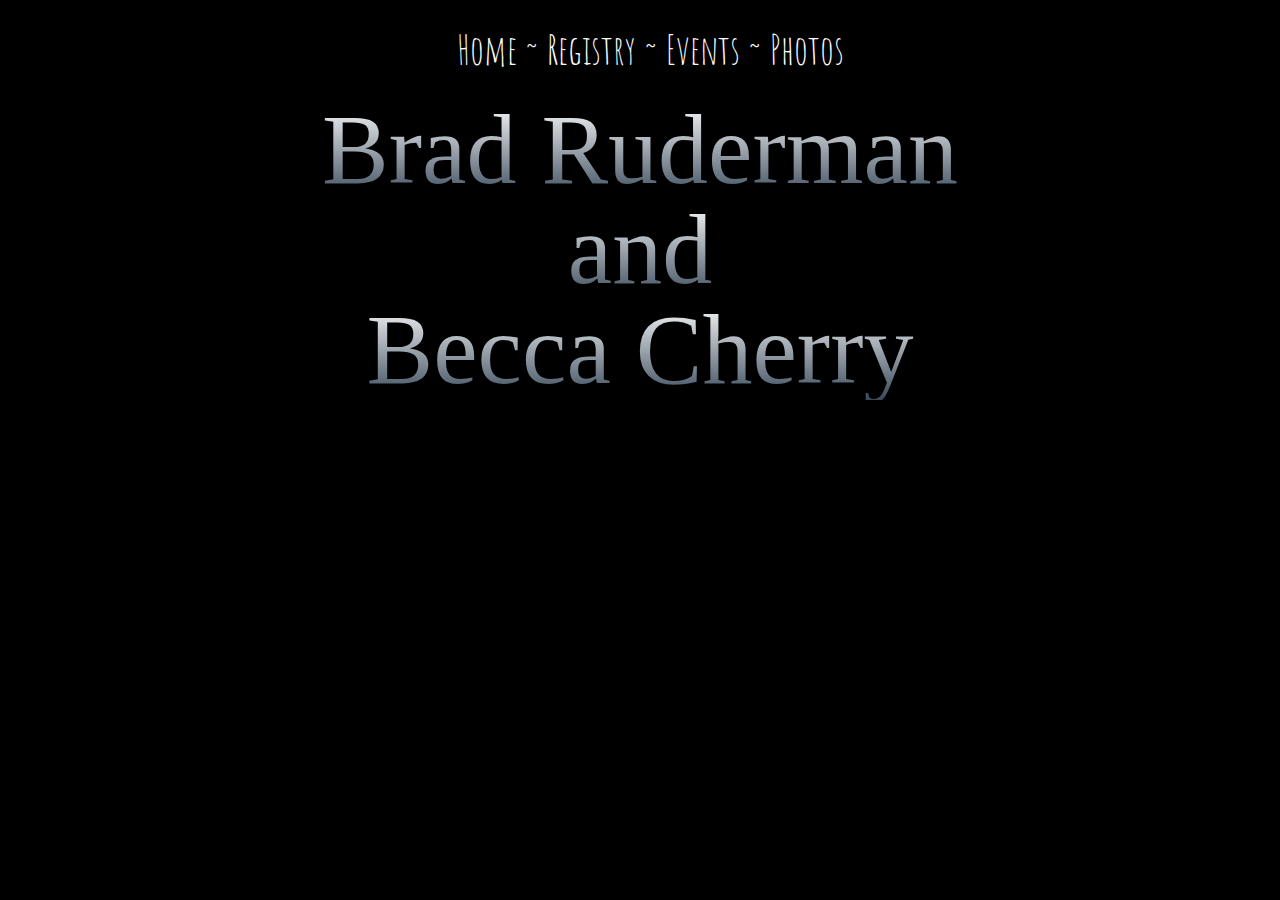
==== commit f29fc08f: "full nav" ====
--- a/index.html
+++ b/index.html
@@ -28,7 +28,6 @@
 </head>
 
 <body>
-
   <div class="top-nav">
     <div class="top-nav-item">
       <a href="/">Home</a>
@@ -38,6 +37,18 @@
     </div>
     <div class="top-nav-item">
       <a href="/registry.html">Registry</a>
+    </div>
+    <div class="top-nav-divider">
+      <span>~</span>
+    </div>
+    <div class="top-nav-item">
+      <a href="/registry.html">Events</a>
+    </div>
+    <div class="top-nav-divider">
+      <span>~</span>
+    </div>
+    <div class="top-nav-item">
+      <a href="/registry.html">Photos</a>
     </div>
   </div>
 
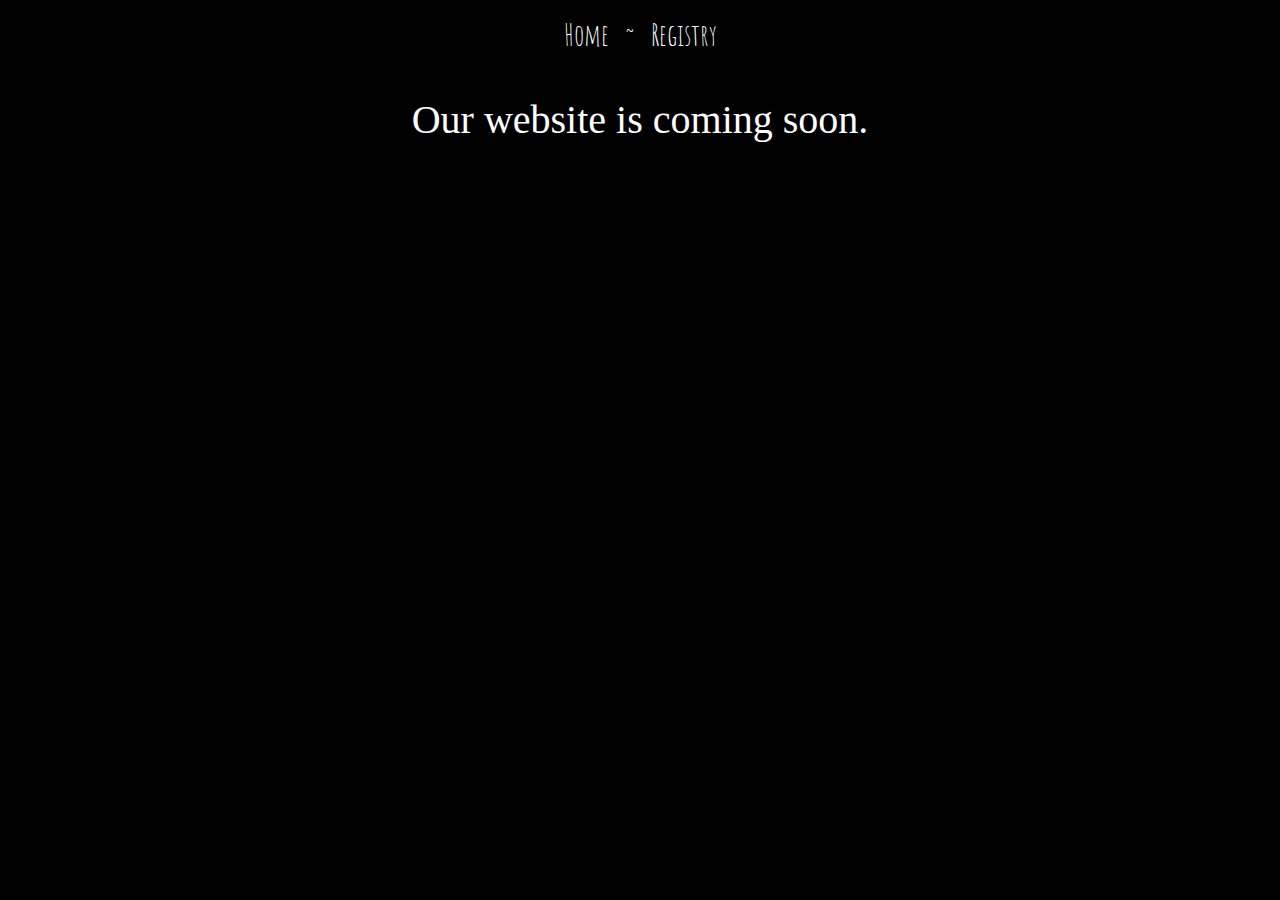
==== commit cef4e6f7: "fix font flashing" ====
--- a/index.html
+++ b/index.html
@@ -10,7 +10,7 @@
 
     <title>Brad & Becca</title>
 
-    <link href="https://fonts.googleapis.com/css?family=Amatic+SC&display=swap" rel="stylesheet">
+    <link href="https://fonts.googleapis.com/css?family=Amatic+SC|Coming+Soon&display=swap" rel="stylesheet">
     <link rel="stylesheet" type="text/css" href="assets/css/bundle.css">
 
     <!-- Global site tag (gtag.js) - Google Analytics -->
@@ -25,6 +25,11 @@
 
         gtag('config', 'UA-38885017-4');
     </script>
+    <style>
+        html.wf-loading * {
+            opacity: 0;
+        }
+    </style>
 </head>
 
 <body>
@@ -38,26 +43,11 @@
     <div class="top-nav-item">
       <a href="/registry.html">Registry</a>
     </div>
-    <div class="top-nav-divider">
-      <span>~</span>
-    </div>
-    <div class="top-nav-item">
-      <a href="/registry.html">Events</a>
-    </div>
-    <div class="top-nav-divider">
-      <span>~</span>
-    </div>
-    <div class="top-nav-item">
-      <a href="/registry.html">Photos</a>
-    </div>
   </div>
 
-  <div id='title'>
-    <h1>Brad Ruderman</h1>
-    <h2>and</h2>
-    <h1>Becca Cherry</h1>
+  <div id='main'>
+    Our website is coming soon.
   </div>
-
 
   <div class='stars'></div>
   <div class='twinkling'></div>
--- a/assets/css/bundle.css
+++ b/assets/css/bundle.css
@@ -99,8 +99,8 @@
   }
 }
 
-body{
-  font-family: 'Amatic SC', cursive;
+body {
+  color: #FFF;
 }
 
 .top-nav{
@@ -111,8 +111,8 @@
   color: #FFF;
   display: inline-block;
   top: 20px;
-  font-size: 40px;
-  margin: 10px;
+  font-size: 30px;
+  font-family: 'Amatic SC', cursive;
 }
 
 .top-nav, .top-nav-item, .top-nav-divider{
@@ -126,34 +126,24 @@
 
 .top-nav-divider span {
   vertical-align: middle;
+  margin: 10px;
 }
 
-#title{
+#main{
   z-index: 5;
   position: absolute;
   width: 100%;
   text-align: center;
+  top: 100px;
+  font-size: 40px;
+  font-family: 'Coming Soon', cursive;
+  /*background: url('../images/main.jpg');
+  background-repeat: no-repeat;
+  background-size: 400px;
+  background-position: top;
+  height: 600px;*/
 }
 
-#title{
-  top: 100px;
-  font-size: 100px;
-  font-family: 'Crafty Girls', cursive;
+#title h2 {
+  font-size: 20px;
 }
-
-#title h1, h2 {
-  background: -webkit-linear-gradient(white, #38495a);
-  -webkit-background-clip: text;
-  -webkit-text-fill-color: transparent;
-}
-
-
-
-/*
-font-family: 'Pacifico', cursive;
-font-family: 'Caveat', cursive;
-font-family: 'Allura', cursive;
-font-family: 'Shadows Into Light Two', cursive;
-font-family: 'Crafty Girls', cursive;
-font-family: 'Stalemate', cursive;
-*/
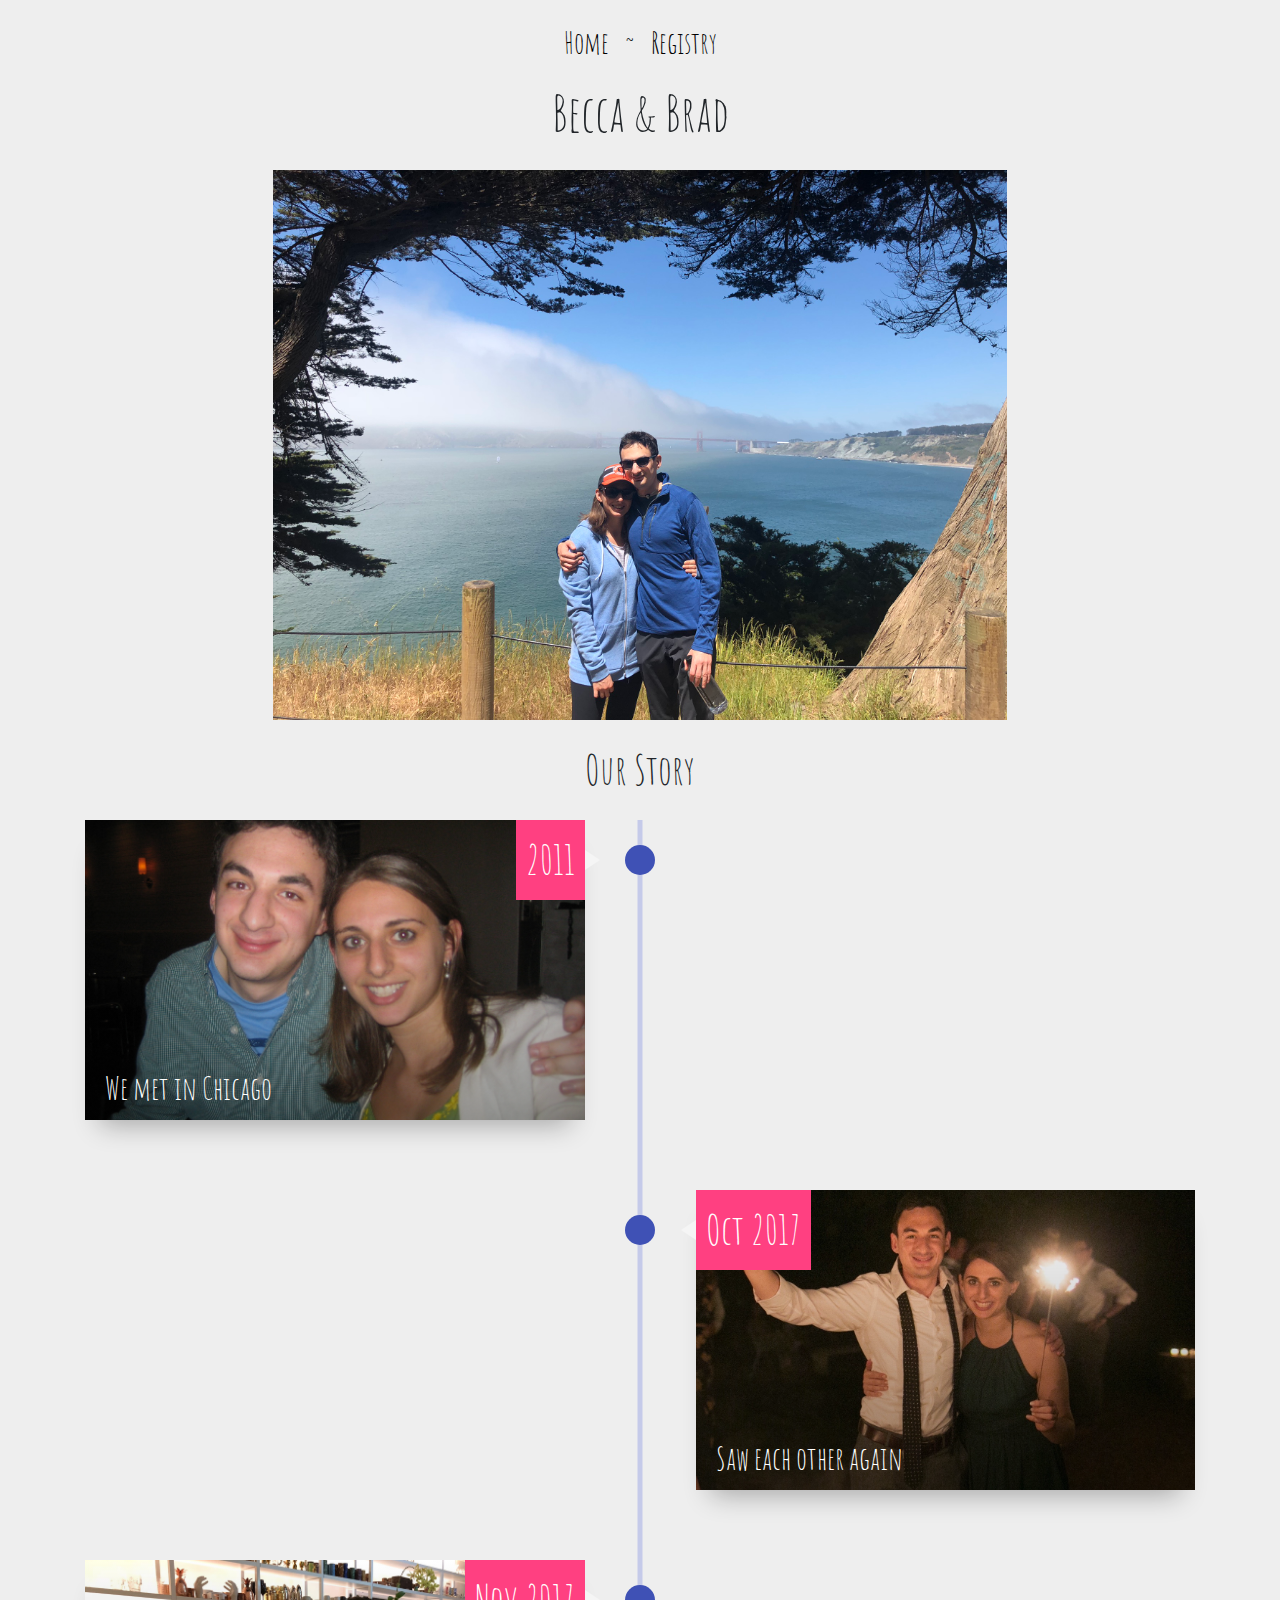
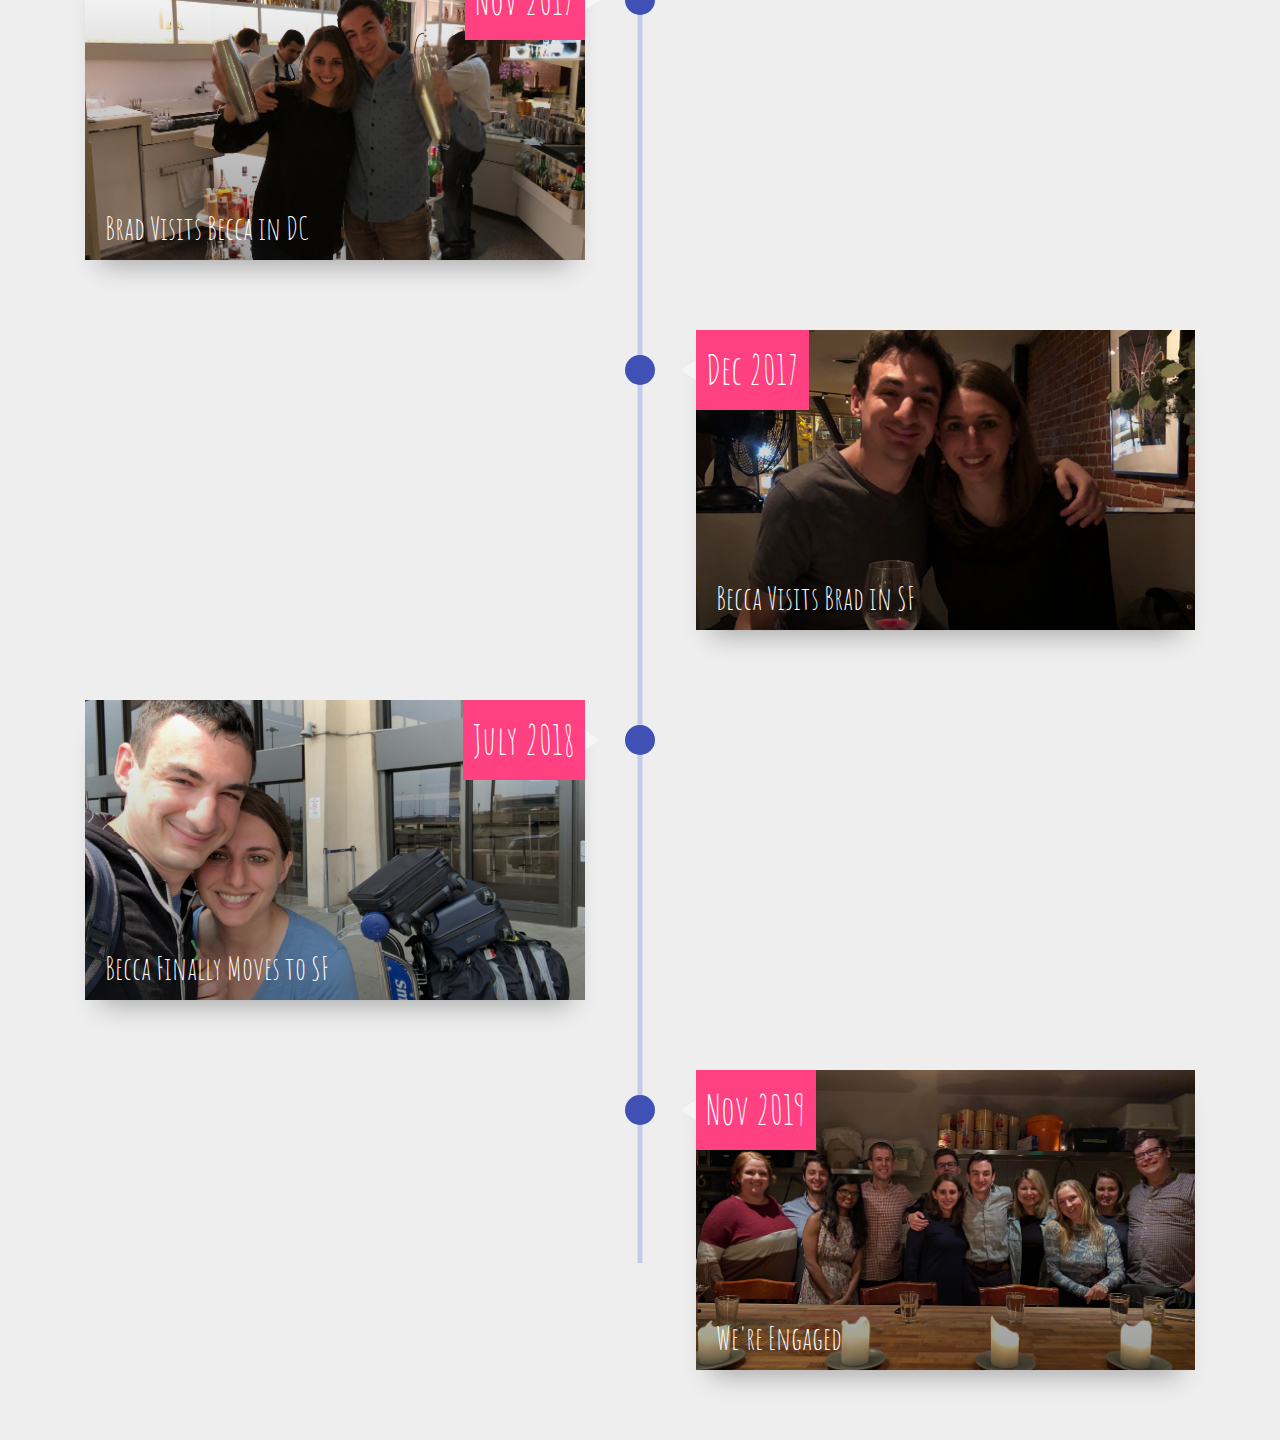
==== commit 1b129d74: "timeline" ====
--- a/index.html
+++ b/index.html
@@ -11,6 +11,7 @@
     <title>Brad & Becca</title>
 
     <link href="https://fonts.googleapis.com/css?family=Amatic+SC|Coming+Soon&display=swap" rel="stylesheet">
+    <link rel="stylesheet" type="text/css" href="https://cdnjs.cloudflare.com/ajax/libs/twitter-bootstrap/4.1.3/css/bootstrap.min.css">
     <link rel="stylesheet" type="text/css" href="assets/css/bundle.css">
 
     <!-- Global site tag (gtag.js) - Google Analytics -->
@@ -33,10 +34,23 @@
 </head>
 
 <body>
+
   <div class="top-nav">
     <div class="top-nav-item">
       <a href="/">Home</a>
     </div>
+    <!-- <div class="top-nav-divider">
+      <span>~</span>
+    </div>
+    <div class="top-nav-item">
+      <a href="/events.html">Events</a>
+    </div> -->
+    <!-- <div class="top-nav-divider">
+      <span>~</span>
+    </div>
+    <div class="top-nav-item">
+      <a href="/faq.html">FAQ</a>
+    </div> -->
     <div class="top-nav-divider">
       <span>~</span>
     </div>
@@ -46,13 +60,98 @@
   </div>
 
   <div id='main'>
-    Our website is coming soon.
+    <div id="title">
+      Becca & Brad
+    </div>
+    
+    <div id="cover-image">
+      <img src="/assets/images/main.jpeg" />
+    </div>
+
+    <div id="about-us">
+      Our Story
+    </div>
+    <section class="timeline">
+      <div class="container">
+        <div class="timeline-item">
+          <div class="timeline-img"></div>
+    
+          <div class="timeline-content timeline-card">
+            <div class="timeline-img-header" id="tl-2011">
+              <h2>We met in Chicago</h2>
+            </div>
+            <div class="date">2011</div>
+          </div>
+        </div> 
+    
+        <div class="timeline-item">
+    
+          <div class="timeline-img"></div>
+    
+          <div class="timeline-content timeline-card">
+            <div class="timeline-img-header" id="tl-2017">
+              <h2>Saw each other again</h2>
+            </div>
+            <div class="date">Oct 2017</div>
+          </div>
+    
+        </div>   
+    
+        <div class="timeline-item">
+    
+          <div class="timeline-img"></div>
+    
+          <div class="timeline-content timeline-card">
+            <div class="timeline-img-header" id="tl-2017-11">
+              <h2>Brad Visits Becca in DC</h2>
+            </div>
+            <div class="date">Nov 2017</div>
+          </div>
+
+        </div>   
+    
+        <div class="timeline-item">
+    
+          <div class="timeline-img"></div>
+    
+          <div class="timeline-content timeline-card">
+            <div class="timeline-img-header" id="tl-2017-12">
+              <h2>Becca Visits Brad in SF</h2>
+            </div>
+            <div class="date">Dec 2017</div>
+          </div>
+        </div>   
+    
+        <div class="timeline-item">
+    
+          <div class="timeline-img"></div>
+    
+          <div class="timeline-content timeline-card">
+            <div class="timeline-img-header" id="tl-2018-07">
+              <h2>Becca Finally Moves to SF</h2>
+            </div>
+            <div class="date">July 2018</div>
+          </div>
+        </div>  
+        
+        <div class="timeline-item">
+    
+          <div class="timeline-img"></div>
+    
+          <div class="timeline-content timeline-card">
+            <div class="timeline-img-header" id="tl-2019-11">
+              <h2>We're Engaged</h2>
+            </div>
+            <div class="date">Nov 2019</div>
+          </div>
+        </div>  
+
+    
+      </div>
+    </section>
+  
+    
   </div>
-
-  <div class='stars'></div>
-  <div class='twinkling'></div>
-  <div class='clouds'></div>
-
 
 </body>
 
--- a/assets/css/bundle.css
+++ b/assets/css/bundle.css
@@ -1,106 +1,13 @@
-html, body, div, span, applet, object, iframe,
-h1, h2, h3, h4, h5, h6, p, blockquote, pre,
-a, abbr, acronym, address, big, cite, code,
-del, dfn, em, img, ins, kbd, q, s, samp,
-small, strike, strong, sub, sup, tt, var,
-b, u, i, center,
-dl, dt, dd, ol, ul, li,
-fieldset, form, label, legend,
-table, caption, tbody, tfoot, thead, tr, th, td,
-article, aside, canvas, details, embed,
-figure, figcaption, footer, header, hgroup,
-menu, nav, output, ruby, section, summary,
-time, mark, audio, video {
-  margin: 0;
-  padding: 0;
-  border: 0;
-  font: inherit;
-  font-size: 100%;
-  vertical-align: baseline;
-}
-
-html {
-  line-height: 1;
-}
-
-ol, ul {
-  list-style: none;
-}
-
-table {
-  border-collapse: collapse;
-  border-spacing: 0;
-}
-
-caption, th, td {
-  text-align: left;
-  font-weight: normal;
-  vertical-align: middle;
-}
-
-q, blockquote {
-  quotes: none;
-}
-q:before, q:after, blockquote:before, blockquote:after {
-  content: "";
-  content: none;
-}
-
-a img {
-  border: none;
-}
-
-article, aside, details, figcaption, figure, footer, header, hgroup, main, menu, nav, section, summary {
-  display: block;
-}
-
-.stars, .twinkling, .clouds {
-  position: absolute;
-  display: block;
-  top: 0;
-  bottom: 0;
-  left: 0;
-  right: 0;
-  width: 100%;
-  height: 100%;
-}
-
-.stars {
-  z-index: 0;
-  background: #000 url("https://image.ibb.co/mjnygo/stars.png") repeat top center;
-}
-
-.twinkling {
-  z-index: 1;
-  background: transparent url("https://image.ibb.co/ir1DE8/twinkling.png") repeat top center;
-  animation: move-twink-back 200s linear infinite;
-}
-
-.clouds {
-  z-index: 2;
-  background: transparent url("https://image.ibb.co/bT4N7T/clouds.png") repeat top center;
-  animation: move-clouds-back 200s linear infinite;
-}
-
-@keyframes move-twink-back {
-  from {
-    background-position: 0 0;
-  }
-  to {
-    background-position: -10000px 5000px;
-  }
-}
-@keyframes move-clouds-back {
-  from {
-    background-position: 0 0;
-  }
-  to {
-    background-position: 10000px 0;
-  }
+html, body {
+  overflow-x: hidden;
 }
 
 body {
-  color: #FFF;
+  /* color: #FFF; */
+  font-family: 'Amatic SC', cursive;
+  font-size: 17px;
+  font-weight: 400;
+  background-color: #eee;
 }
 
 .top-nav{
@@ -108,11 +15,9 @@
   z-index: 5;
   width: 100%;
   text-align: center;
-  color: #FFF;
   display: inline-block;
   top: 20px;
   font-size: 30px;
-  font-family: 'Amatic SC', cursive;
 }
 
 .top-nav, .top-nav-item, .top-nav-divider{
@@ -120,7 +25,7 @@
 }
 
 .top-nav a{
-  color: #FFF;
+  color: #000;
   text-decoration: none;
 }
 
@@ -134,9 +39,8 @@
   position: absolute;
   width: 100%;
   text-align: center;
-  top: 100px;
+  top: 75px;
   font-size: 40px;
-  font-family: 'Coming Soon', cursive;
   /*background: url('../images/main.jpg');
   background-repeat: no-repeat;
   background-size: 400px;
@@ -144,6 +48,244 @@
   height: 600px;*/
 }
 
-#title h2 {
-  font-size: 20px;
-}
+#title {
+  font-size: 50px;
+}
+
+#cover-image {
+  margin:20px;
+}
+
+#cover-image img{
+  height: 550px;
+}
+
+#about-us {
+  margin: 20px 0 20px 0;
+}
+
+
+/* new timeline start */
+
+/* html,
+body {
+  overflow-x: hidden;
+} */
+
+/* body {
+  font-family: "Roboto";
+  font-size: 17px;
+  font-weight: 400;
+  background-color: #eee;
+} */
+
+.timeline h1 {
+  font-size: 200%;
+  text-transform: uppercase;
+  letter-spacing: 3px;
+  font-weight: 400;
+}
+
+.timeline header {
+  background: #3f51b5;
+  color: #ffffff;
+  padding: 150px 0;
+}
+.timeline header p {
+  font-family: "Allura";
+  color: rgba(255, 255, 255, 0.2);
+  margin-bottom: 0;
+  font-size: 60px;
+  margin-top: -30px;
+}
+
+.timeline {
+  position: relative;
+}
+.timeline::before {
+  content: "";
+  background: #c5cae9;
+  width: 5px;
+  height: 95%;
+  position: absolute;
+  left: 50%;
+  transform: translateX(-50%);
+}
+
+.timeline-item {
+  width: 100%;
+  margin-bottom: 70px;
+}
+.timeline-item:nth-child(even) .timeline-content {
+  float: right;
+  padding: 40px 30px 10px 30px;
+}
+.timeline-item:nth-child(even) .timeline-content .date {
+  right: auto;
+  left: 0;
+}
+.timeline-item:nth-child(even) .timeline-content::after {
+  content: "";
+  position: absolute;
+  border-style: solid;
+  width: 0;
+  height: 0;
+  top: 30px;
+  left: -15px;
+  border-width: 10px 15px 10px 0;
+  border-color: transparent #f5f5f5 transparent transparent;
+}
+.timeline-item::after {
+  content: "";
+  display: block;
+  clear: both;
+}
+
+.timeline-content {
+  position: relative;
+  width: 45%;
+  padding: 10px 30px;
+  border-radius: 4px;
+  background: #f5f5f5;
+  box-shadow: 0 20px 25px -15px rgba(0, 0, 0, 0.3);
+}
+.timeline-content::after {
+  content: "";
+  position: absolute;
+  border-style: solid;
+  width: 0;
+  height: 0;
+  top: 30px;
+  right: -15px;
+  border-width: 10px 0 10px 15px;
+  border-color: transparent transparent transparent #f5f5f5;
+}
+
+.timeline-img {
+  width: 30px;
+  height: 30px;
+  background: #3f51b5;
+  border-radius: 50%;
+  position: absolute;
+  left: 50%;
+  margin-top: 25px;
+  margin-left: -15px;
+}
+
+.timeline a {
+  background: #3f51b5;
+  color: #ffffff;
+  padding: 8px 20px;
+  text-transform: uppercase;
+  font-size: 14px;
+  margin-bottom: 20px;
+  margin-top: 10px;
+  display: inline-block;
+  border-radius: 2px;
+  box-shadow: 0 1px 3px -1px rgba(0, 0, 0, 0.6);
+}
+.timeline a:hover,.timeline  a:active,.timeline  a:focus {
+  background: #32408f;
+  color: #ffffff;
+  text-decoration: none;
+}
+
+.timeline-card {
+  padding: 0 !important;
+}
+.timeline-card p {
+  padding: 0 20px;
+}
+.timeline-card a {
+  margin-left: 20px;
+}
+
+.timeline-item .timeline-img-header {
+  background: linear-gradient(rgba(0, 0, 0, 0), rgba(0, 0, 0, 0.4)), url("https://picsum.photos/1000/800/?random") center center no-repeat;
+  background-size: cover;
+}
+
+.timeline-img-header {
+  height: 300px;
+  position: relative;
+  /* margin-bottom: 20px; */
+}
+.timeline-img-header h2 {
+  color: #ffffff;
+  position: absolute;
+  bottom: 5px;
+  left: 20px;
+}
+
+#tl-2011 {
+  background: linear-gradient(rgba(0, 0, 0, 0), rgba(0, 0, 0, 0.4)), url("/assets/images/2011.jpeg") center center no-repeat;
+  background-size: cover;
+}
+
+#tl-2017 {
+  background: linear-gradient(rgba(0, 0, 0, 0), rgba(0, 0, 0, 0.4)), url("/assets/images/10-2017.jpeg") center center no-repeat;
+  background-size: cover;
+}
+
+#tl-2017-11 {
+  background: linear-gradient(rgba(0, 0, 0, 0), rgba(0, 0, 0, 0.4)), url("/assets/images/11-2017.jpeg") center center no-repeat;
+  background-size: cover;
+}
+
+#tl-2017-12 {
+  background: linear-gradient(rgba(0, 0, 0, 0), rgba(0, 0, 0, 0.4)), url("/assets/images/12-2017.jpeg") center center no-repeat;
+  background-size: cover;
+}
+#tl-2018-07 {
+  background: linear-gradient(rgba(0, 0, 0, 0), rgba(0, 0, 0, 0.4)), url("/assets/images/07-2018.jpeg") center center no-repeat;
+  background-size: cover;
+}
+#tl-2019-11 {
+  background: linear-gradient(rgba(0, 0, 0, 0), rgba(0, 0, 0, 0.4)), url("/assets/images/11-2019.jpeg") center center no-repeat;
+  background-size: cover;
+}
+
+.timeline blockquote {
+  margin-top: 30px;
+  color: #757575;
+  border-left-color: #3f51b5;
+  padding: 0 20px;
+}
+
+.timeline .date {
+  background: #ff4081;
+  display: inline-block;
+  color: #ffffff;
+  padding: 10px;
+  position: absolute;
+  top: 0;
+  right: 0;
+}
+
+@media screen and (max-width: 768px) {
+  .timeline::before {
+    left: 50px;
+  }
+  .timeline .timeline-img {
+    left: 50px;
+  }
+  .timeline .timeline-content {
+    max-width: 100%;
+    width: auto;
+    margin-left: 70px;
+  }
+  .timeline .timeline-item:nth-child(even) .timeline-content {
+    float: none;
+  }
+  .timeline .timeline-item:nth-child(odd) .timeline-content::after {
+    content: "";
+    position: absolute;
+    border-style: solid;
+    width: 0;
+    height: 0;
+    top: 30px;
+    left: -15px;
+    border-width: 10px 15px 10px 0;
+    border-color: transparent #f5f5f5 transparent transparent;
+  }
+}
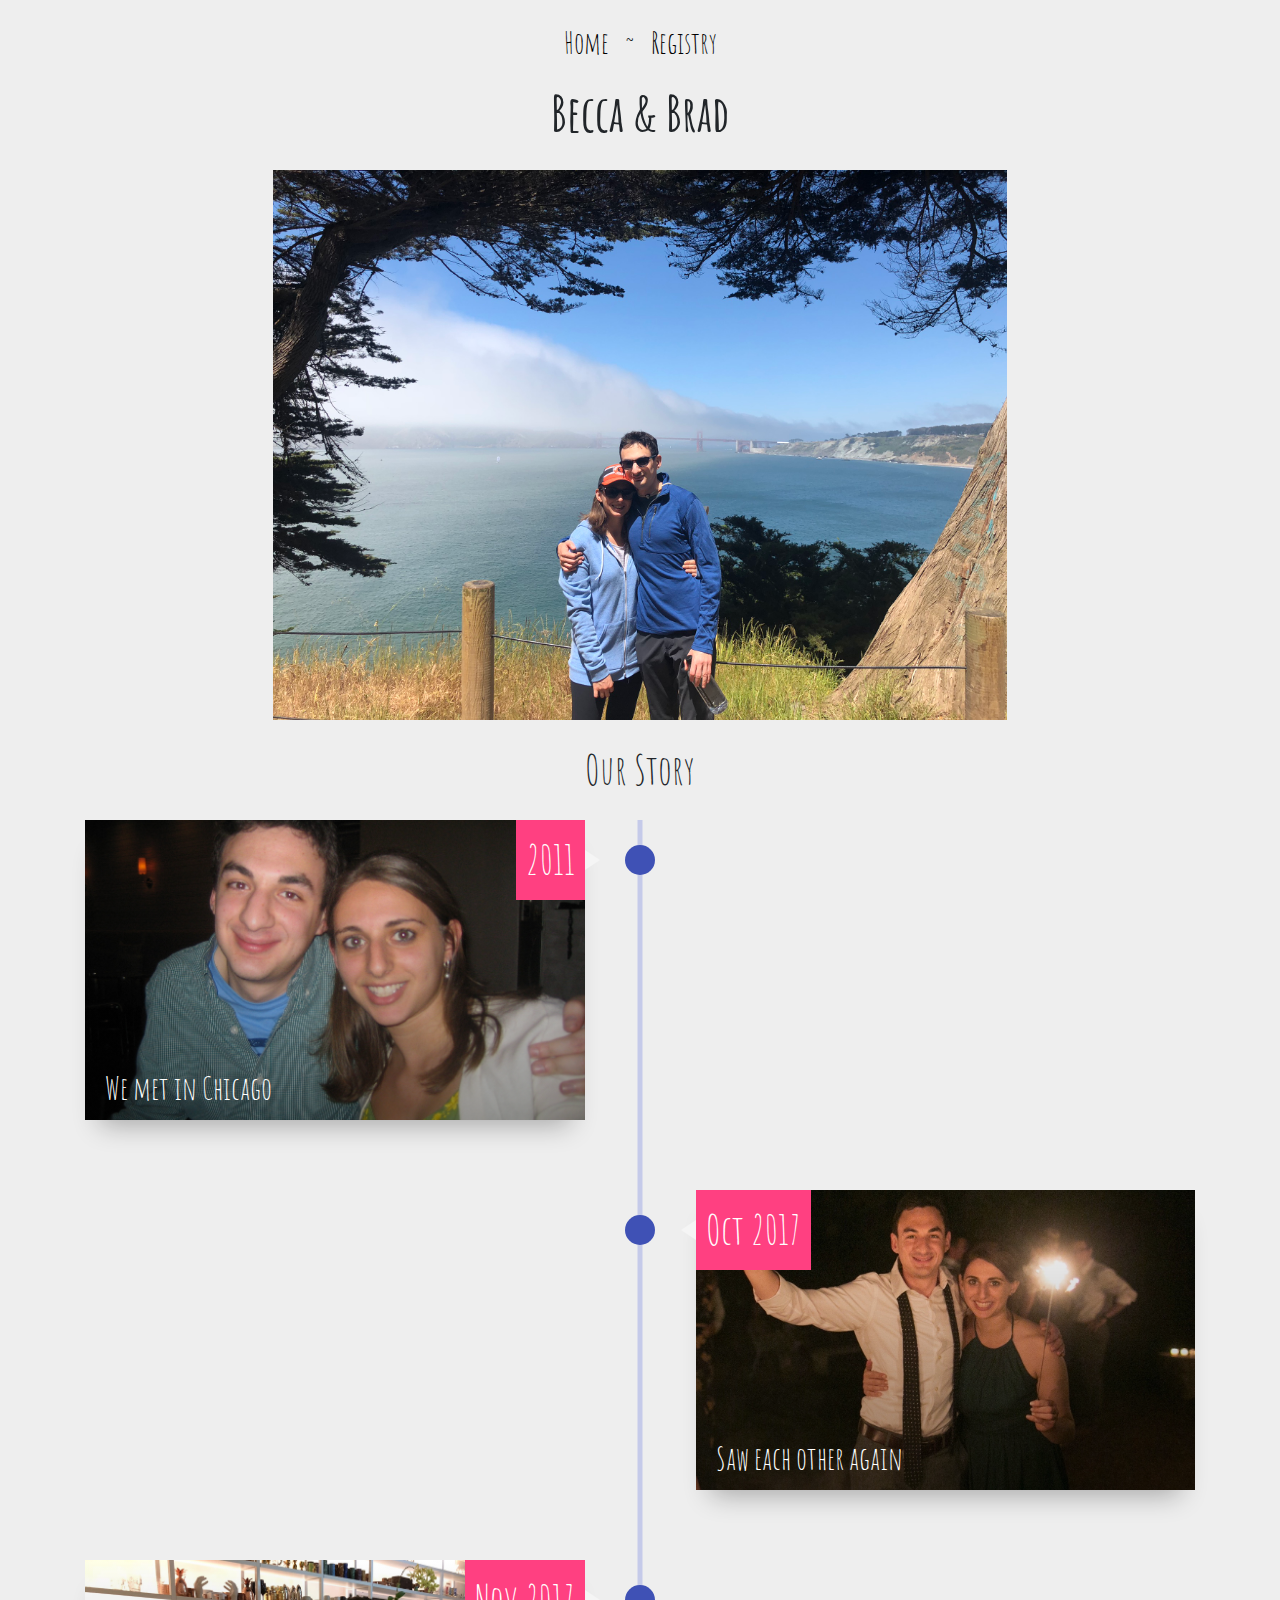
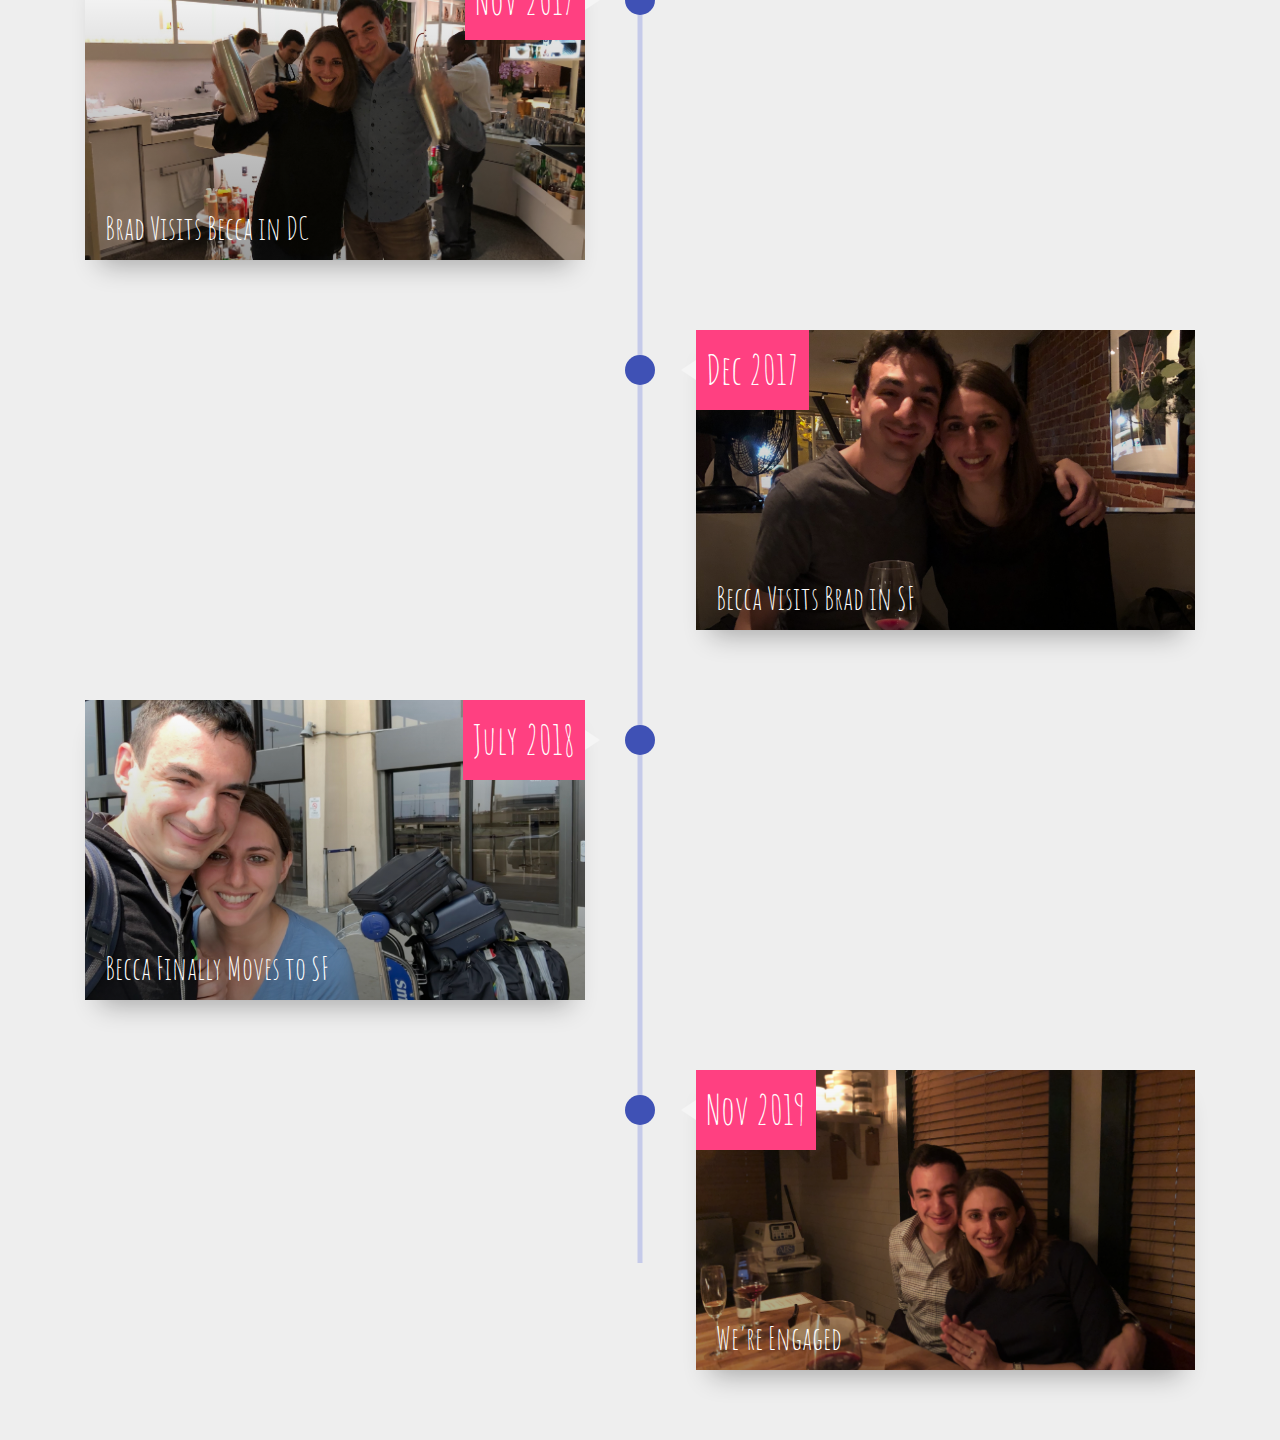
==== commit 317f789a: "new font & registry" ====
--- a/index.html
+++ b/index.html
@@ -10,7 +10,7 @@
 
     <title>Brad & Becca</title>
 
-    <link href="https://fonts.googleapis.com/css?family=Amatic+SC|Coming+Soon&display=swap" rel="stylesheet">
+    <link href="https://fonts.googleapis.com/css?family=Amatic+SC|Coming+Soon|Josefin+Slab&display=swap" rel="stylesheet">
     <link rel="stylesheet" type="text/css" href="https://cdnjs.cloudflare.com/ajax/libs/twitter-bootstrap/4.1.3/css/bootstrap.min.css">
     <link rel="stylesheet" type="text/css" href="assets/css/bundle.css">
 
--- a/assets/css/bundle.css
+++ b/assets/css/bundle.css
@@ -50,6 +50,7 @@
 
 #title {
   font-size: 50px;
+  font-weight: bold;
 }
 
 #cover-image {
@@ -64,6 +65,16 @@
   margin: 20px 0 20px 0;
 }
 
+#txt-body {
+  font-size: 25px;
+  /* font-family: 'Coming Soon', cursive; */
+  margin: 25px 100px 0 100px;
+  font-family: 'Josefin Slab', serif;
+}
+
+#registry {
+  font-size: 30px;
+}
 
 /* new timeline start */
 
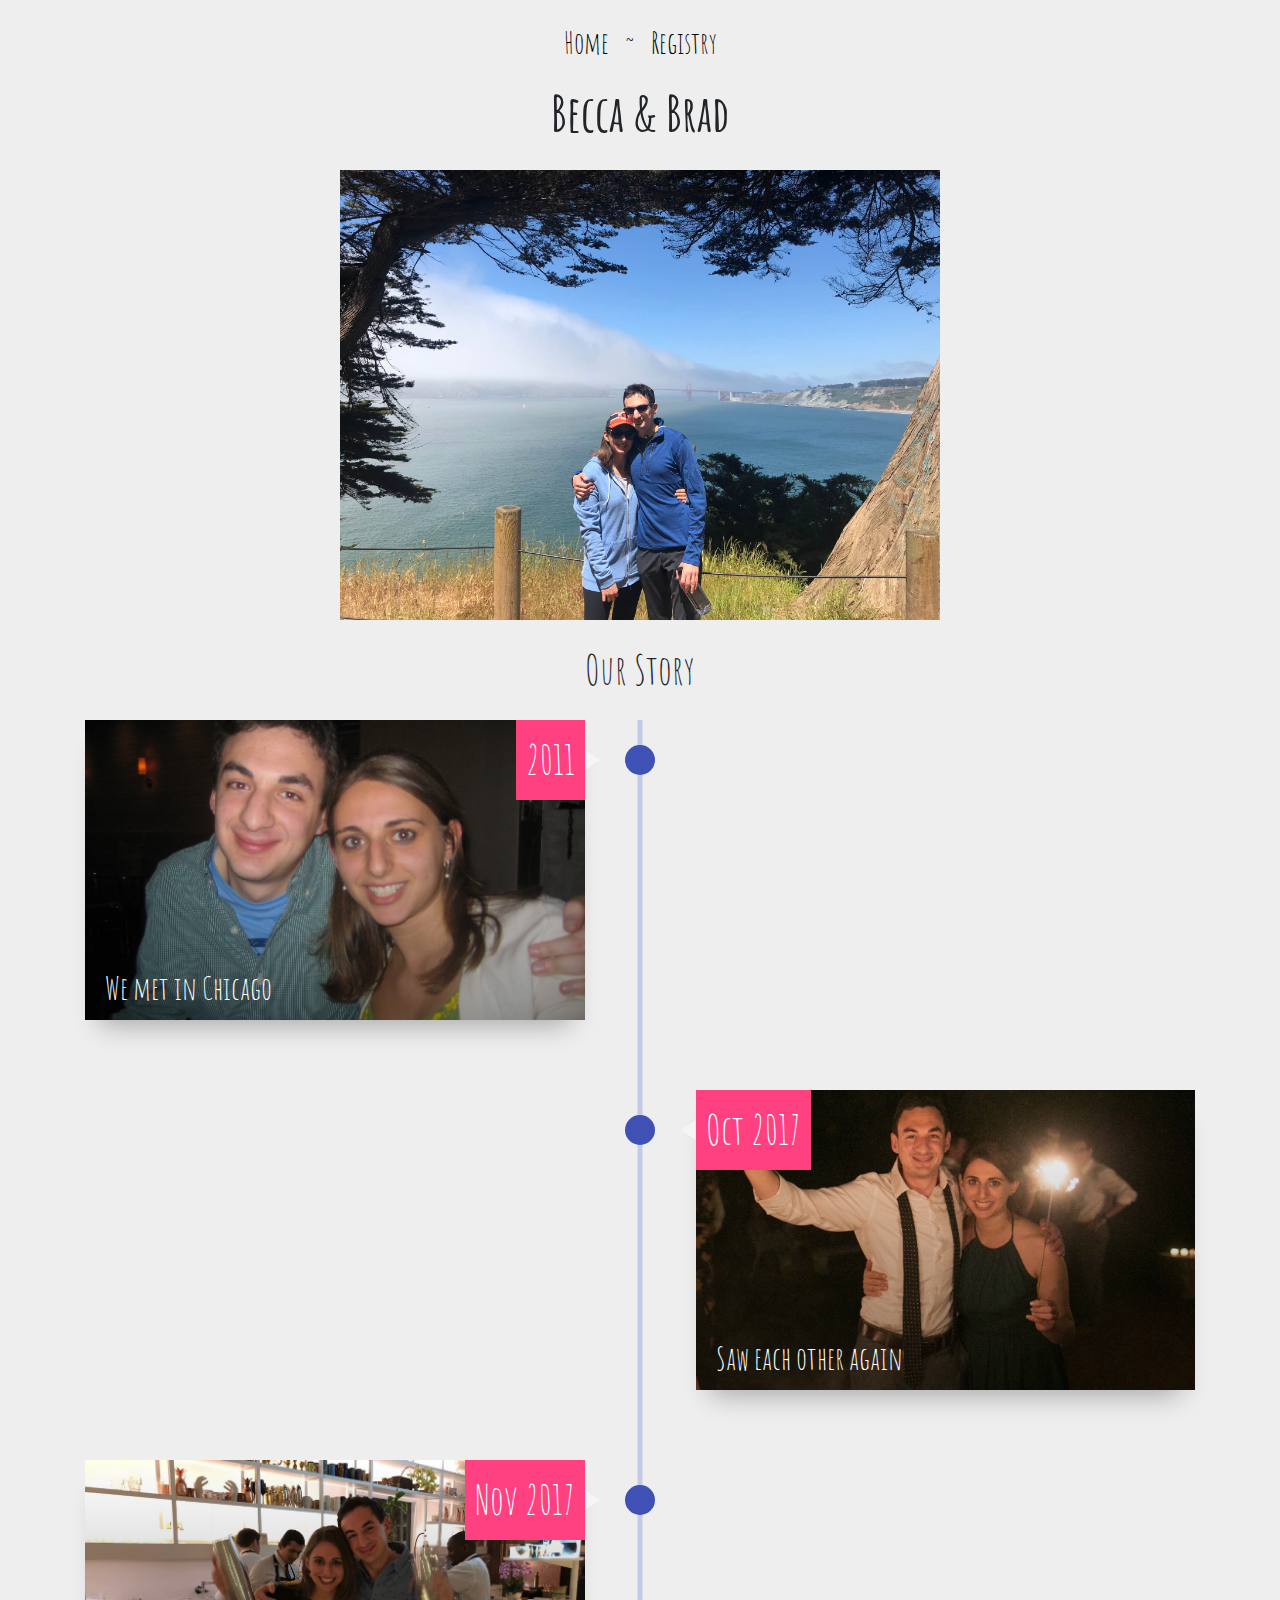
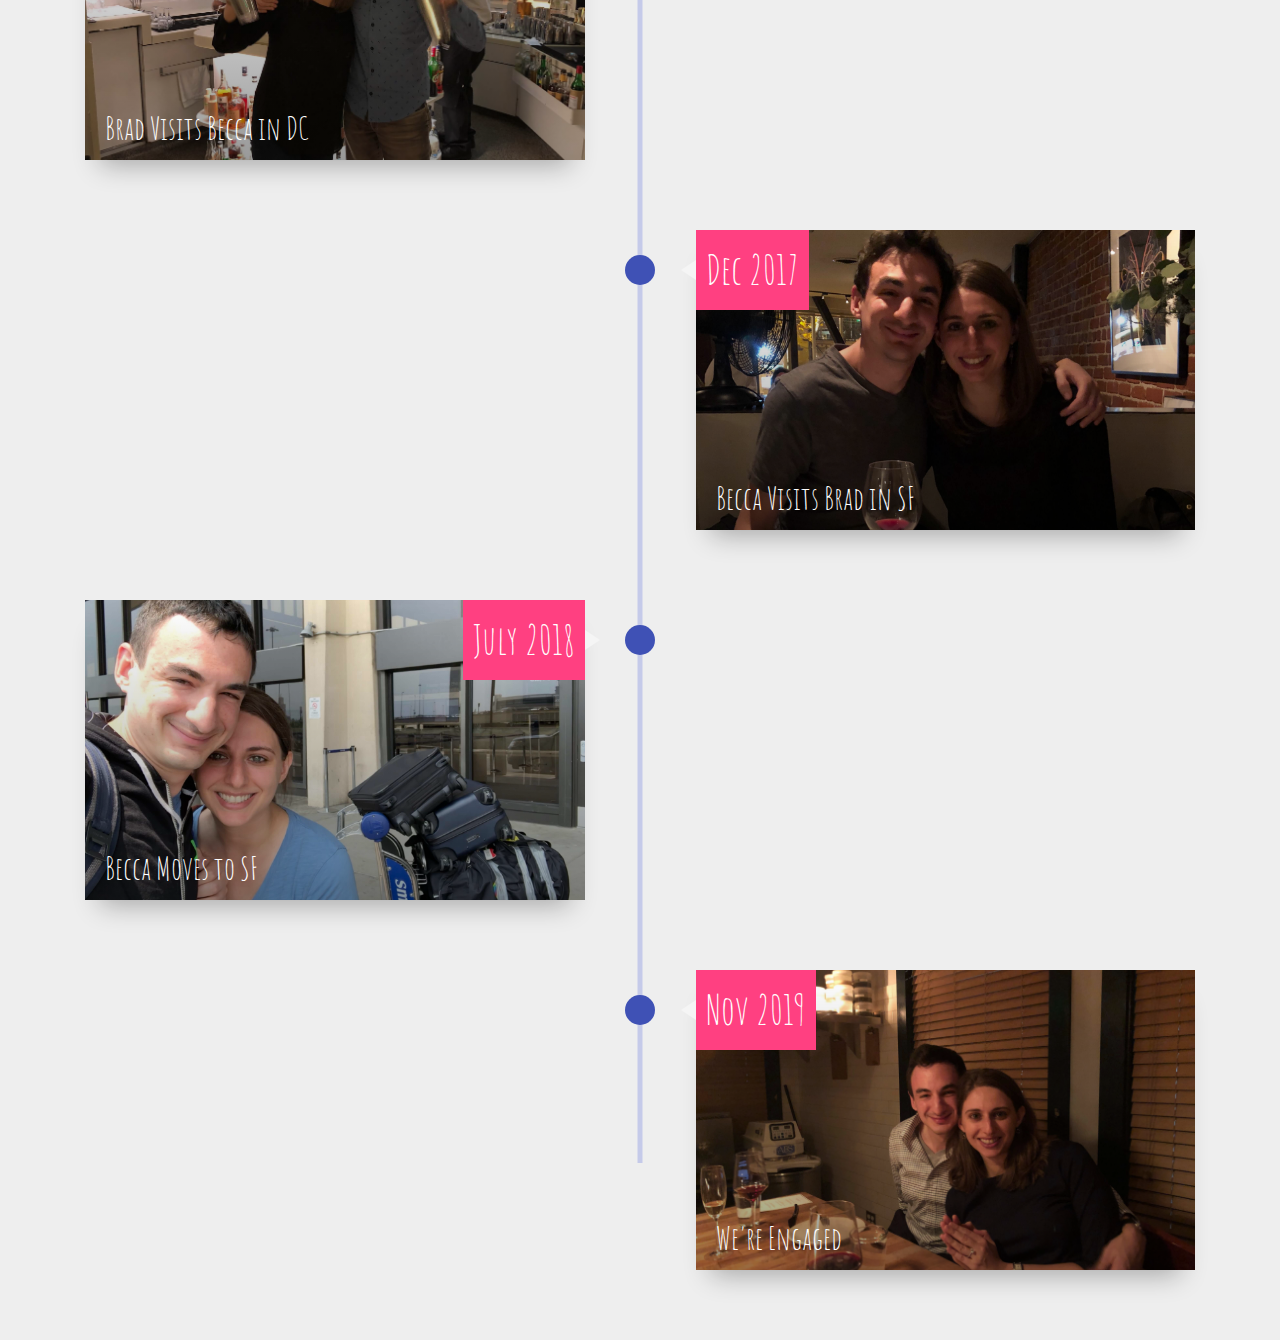
==== commit bb5e988e: "Remove finally" ====
--- a/index.html
+++ b/index.html
@@ -128,7 +128,7 @@
     
           <div class="timeline-content timeline-card">
             <div class="timeline-img-header" id="tl-2018-07">
-              <h2>Becca Finally Moves to SF</h2>
+              <h2>Becca Moves to SF</h2>
             </div>
             <div class="date">July 2018</div>
           </div>
--- a/assets/css/bundle.css
+++ b/assets/css/bundle.css
@@ -58,7 +58,8 @@
 }
 
 #cover-image img{
-  height: 550px;
+  max-width: 100%;
+  max-height: 450px;
 }
 
 #about-us {
@@ -67,8 +68,7 @@
 
 #txt-body {
   font-size: 25px;
-  /* font-family: 'Coming Soon', cursive; */
-  margin: 25px 100px 0 100px;
+  margin-top: 15px;
   font-family: 'Josefin Slab', serif;
 }
 
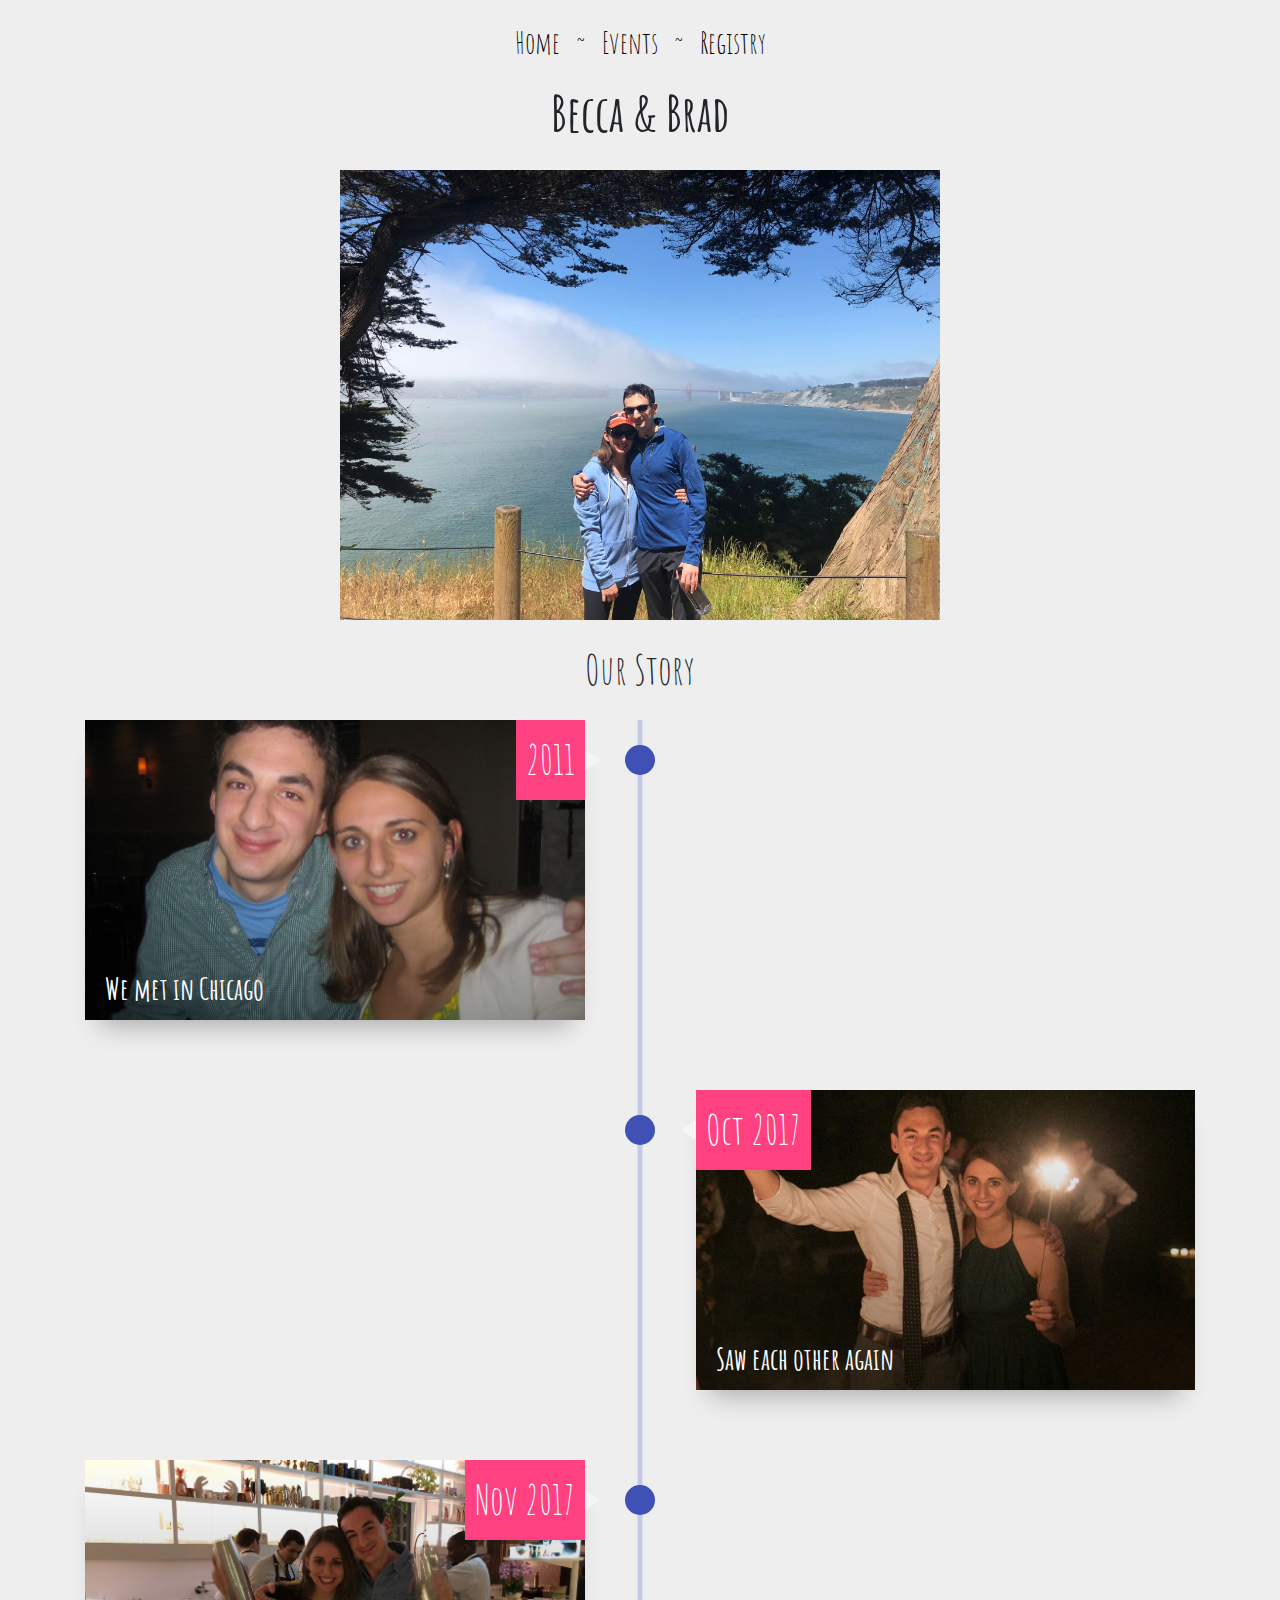
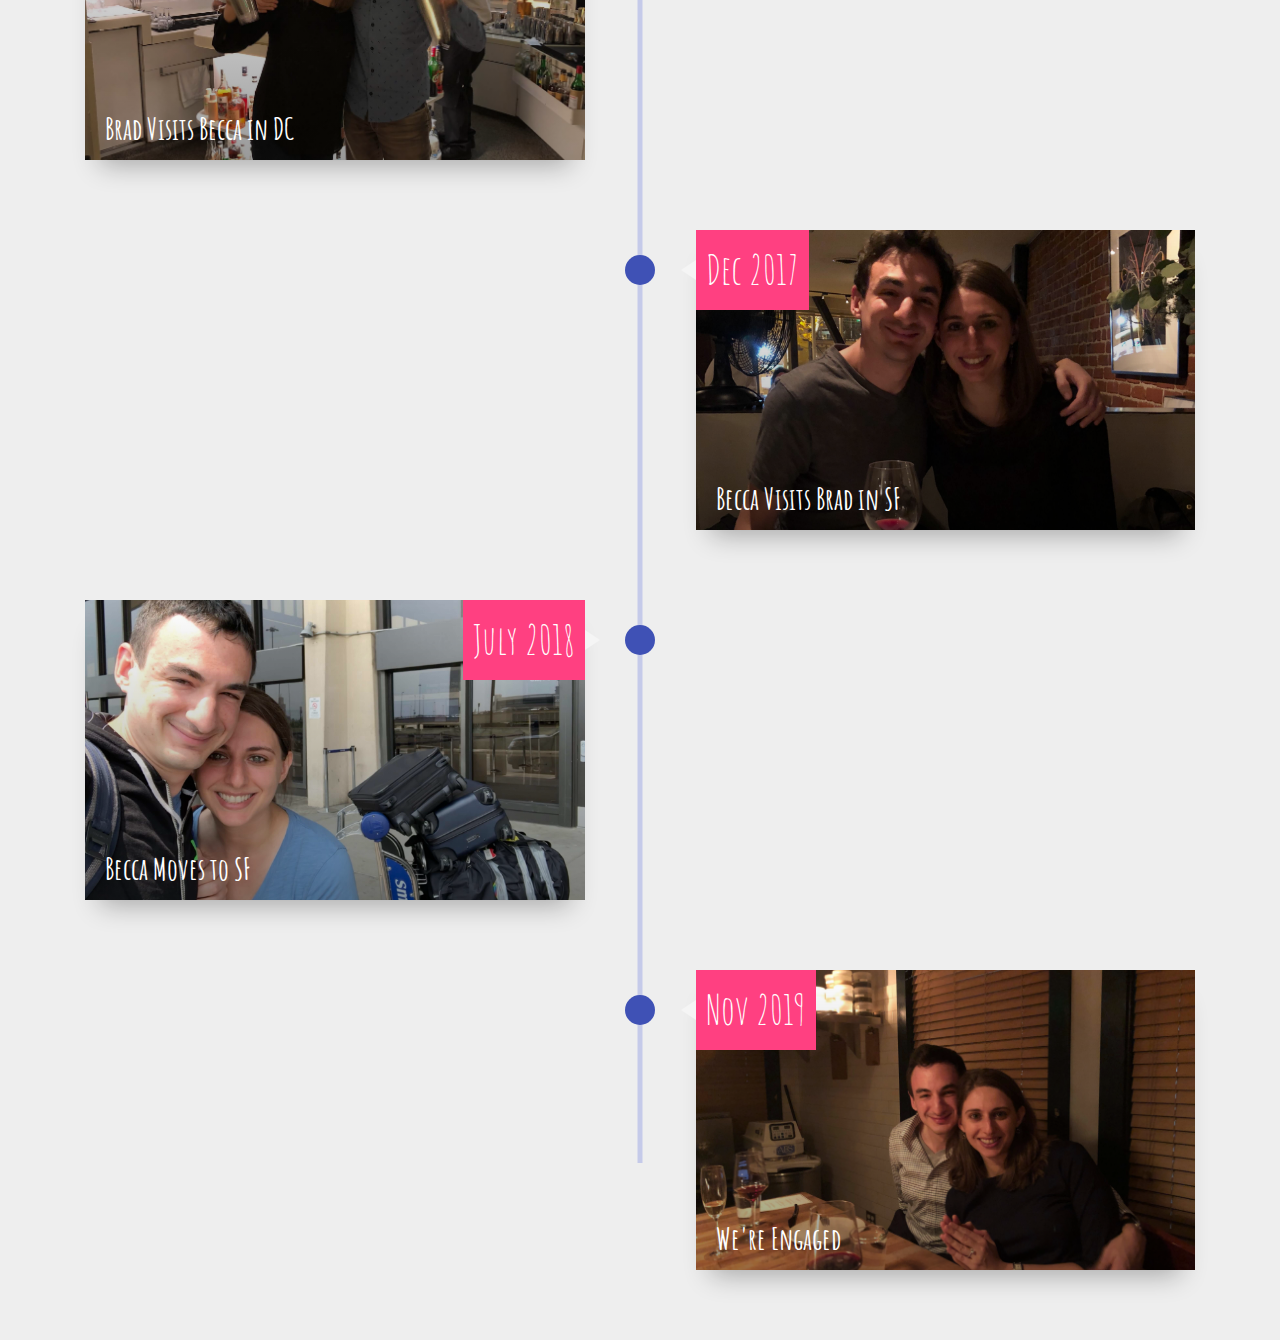
==== commit 35793272: "added venue" ====
--- a/index.html
+++ b/index.html
@@ -39,12 +39,12 @@
     <div class="top-nav-item">
       <a href="/">Home</a>
     </div>
-    <!-- <div class="top-nav-divider">
+    <div class="top-nav-divider">
       <span>~</span>
     </div>
     <div class="top-nav-item">
-      <a href="/events.html">Events</a>
-    </div> -->
+      <a href="/event.html">Events</a>
+    </div>
     <!-- <div class="top-nav-divider">
       <span>~</span>
     </div>
@@ -63,7 +63,7 @@
     <div id="title">
       Becca & Brad
     </div>
-    
+
     <div id="cover-image">
       <img src="/assets/images/main.jpeg" />
     </div>
@@ -75,32 +75,32 @@
       <div class="container">
         <div class="timeline-item">
           <div class="timeline-img"></div>
-    
+
           <div class="timeline-content timeline-card">
             <div class="timeline-img-header" id="tl-2011">
               <h2>We met in Chicago</h2>
             </div>
             <div class="date">2011</div>
           </div>
-        </div> 
-    
+        </div>
+
         <div class="timeline-item">
-    
+
           <div class="timeline-img"></div>
-    
+
           <div class="timeline-content timeline-card">
             <div class="timeline-img-header" id="tl-2017">
               <h2>Saw each other again</h2>
             </div>
             <div class="date">Oct 2017</div>
           </div>
-    
-        </div>   
-    
+
+        </div>
+
         <div class="timeline-item">
-    
+
           <div class="timeline-img"></div>
-    
+
           <div class="timeline-content timeline-card">
             <div class="timeline-img-header" id="tl-2017-11">
               <h2>Brad Visits Becca in DC</h2>
@@ -108,49 +108,49 @@
             <div class="date">Nov 2017</div>
           </div>
 
-        </div>   
-    
+        </div>
+
         <div class="timeline-item">
-    
+
           <div class="timeline-img"></div>
-    
+
           <div class="timeline-content timeline-card">
             <div class="timeline-img-header" id="tl-2017-12">
               <h2>Becca Visits Brad in SF</h2>
             </div>
             <div class="date">Dec 2017</div>
           </div>
-        </div>   
-    
+        </div>
+
         <div class="timeline-item">
-    
+
           <div class="timeline-img"></div>
-    
+
           <div class="timeline-content timeline-card">
             <div class="timeline-img-header" id="tl-2018-07">
               <h2>Becca Moves to SF</h2>
             </div>
             <div class="date">July 2018</div>
           </div>
-        </div>  
-        
+        </div>
+
         <div class="timeline-item">
-    
+
           <div class="timeline-img"></div>
-    
+
           <div class="timeline-content timeline-card">
             <div class="timeline-img-header" id="tl-2019-11">
               <h2>We're Engaged</h2>
             </div>
             <div class="date">Nov 2019</div>
           </div>
-        </div>  
+        </div>
 
-    
+
       </div>
     </section>
-  
-    
+
+
   </div>
 
 </body>
--- a/assets/css/bundle.css
+++ b/assets/css/bundle.css
@@ -300,3 +300,42 @@
     border-color: transparent #f5f5f5 transparent transparent;
   }
 }
+
+h2 {
+  display: block;
+  font-size: 30px;
+  font-weight: bold;
+}
+
+h3 {
+  display: block;
+  font-size: 25px;
+  font-weight: bold;
+}
+
+#subheader-1 {
+  margin: 0px;
+  font-size: 25px;
+  font-weight: bold;
+}
+
+#subheader-2 {
+  margin: 0px;
+}
+
+.venue-info {
+  margin: 20px;
+  font-size: 20px;
+}
+
+.venue-info a, .venue-info a:visited {
+  color: #0fbee6;
+}
+
+.venue-info a {
+  text-decoration: none;
+}
+
+.venue-info a:hover {
+  text-decoration: underline;
+}
